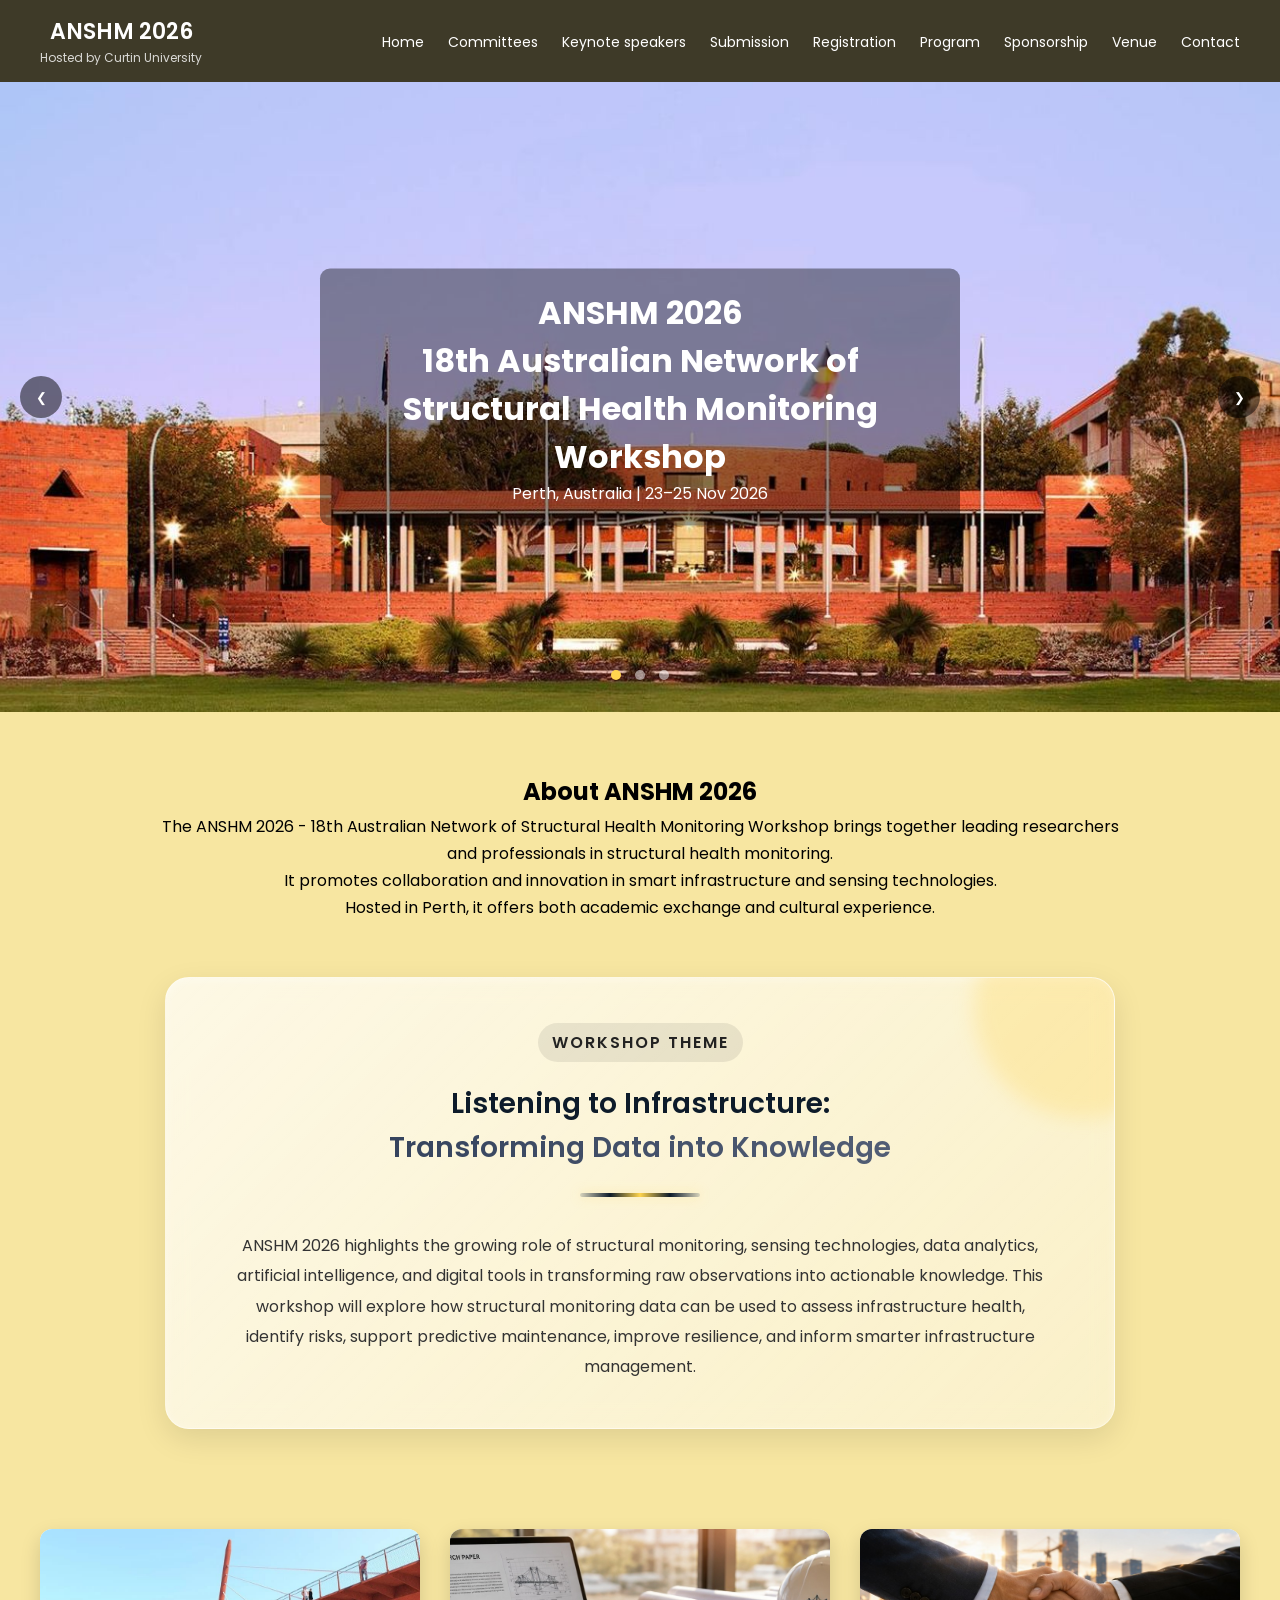
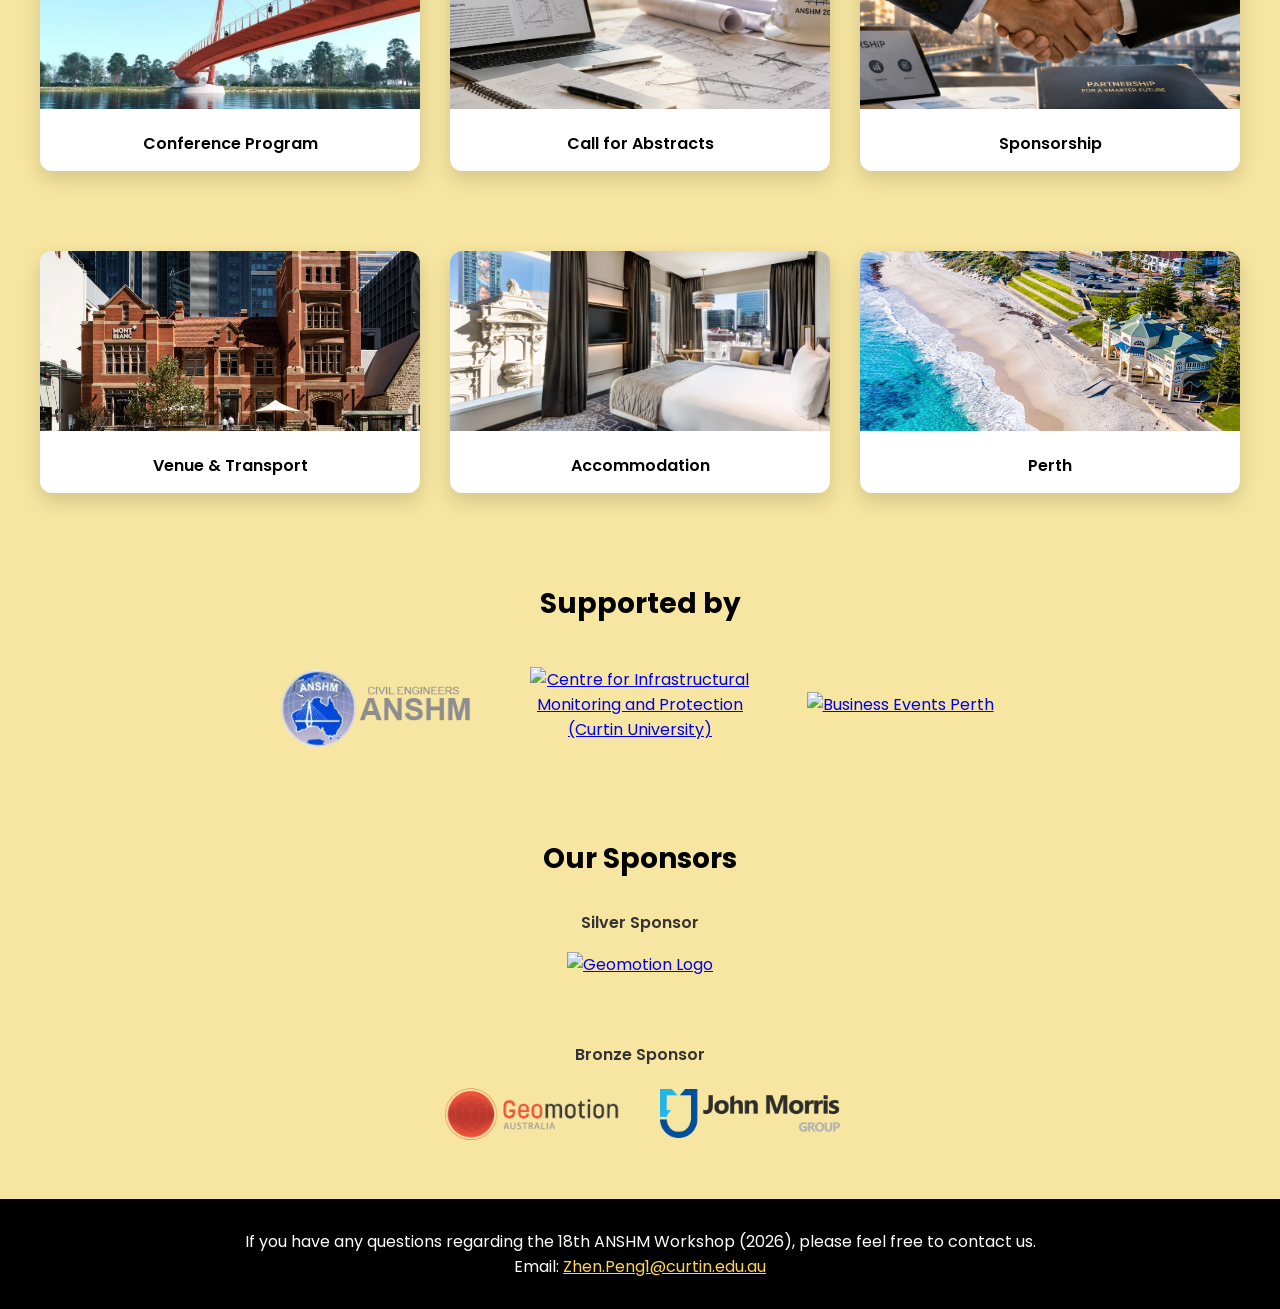
==== index.html @ 23621017 "Update index.html" ====
<!DOCTYPE html>
<html lang="en">
<head>
<meta charset="UTF-8">
<meta name="viewport" content="width=device-width, initial-scale=1.0">

<title>ANSHM 2026 PERTH</title>

<link href="https://fonts.googleapis.com/css2?family=Poppins:wght@300;400;600&display=swap" rel="stylesheet">

<style>
*{
    margin:0;
    padding:0;
    box-sizing:border-box;
}

body{
    font-family:'Poppins',sans-serif;
    background:#f7e6a1;
}

header{
    display:flex;
    justify-content:space-between;
    align-items:center;
    padding:15px 40px;
    background:rgba(0,0,0,0.75);
    color:#fff;
    position:sticky;
    top:0;
    z-index:1000;
}

.logo{
    font-size:22px;
    font-weight:600;
}

.subtitle{
    font-size:12px;
    opacity:.8;
}

nav a{
    margin-left:20px;
    color:#fff;
    text-decoration:none;
    font-size:14px;
}

nav a:hover{
    color:#ffd54f;
}

.menu-toggle{
    display:none;
    font-size:22px;
    cursor:pointer;
}

@media(max-width:768px){

    header{
        padding:15px 20px;
    }

    nav{
        display:none;
        flex-direction:column;
        background:#000;
        position:absolute;
        top:60px;
        right:0;
        width:200px;
    }

    nav.active{
        display:flex;
    }

    nav a{
        margin:0;
        padding:12px 20px;
    }

    .menu-toggle{
        display:block;
    }
}

.slider{
    position:relative;
    height:70vh;
    overflow:hidden;
}

.slides img{
    width:100%;
    height:70vh;
    object-fit:cover;
    position:absolute;
    opacity:0;
    transition:opacity 1s;
}

.slides img.active{
    opacity:1;
}

.slider-controls{
    position:absolute;
    top:50%;
    width:100%;
    display:flex;
    justify-content:space-between;
    transform:translateY(-50%);
    padding:0 20px;
    pointer-events:none;
}

.slider-btn{
    pointer-events:auto;
    background:rgba(0,0,0,.5);
    color:#fff;
    border:none;
    border-radius:50%;
    width:42px;
    height:42px;
    cursor:pointer;
}

.slider-dots{
    position:absolute;
    bottom:20px;
    width:100%;
    text-align:center;
}

.dot{
    display:inline-block;
    width:10px;
    height:10px;
    background:#fff;
    border-radius:50%;
    margin:5px;
    opacity:.5;
    cursor:pointer;
}

.dot.active{
    opacity:1;
    background:#ffd54f;
}

.hero-text{
    position:absolute;
    top:50%;
    left:50%;
    transform:translate(-50%,-50%);
    color:#fff;
    background:rgba(0,0,0,.4);
    padding:20px;
    border-radius:10px;
    text-align:center;
}

.section-title{
    text-align:center;
    margin:50px 0 20px;
    font-size:28px;
}

.cards{
    display:grid;
    grid-template-columns:repeat(auto-fit,minmax(250px,1fr));
    gap:30px;
    padding:40px;
}

.card{
    background:#fff;
    border-radius:12px;
    overflow:hidden;
    box-shadow:0 8px 20px rgba(0,0,0,.15);
    cursor:pointer;
    transition:.3s;
}

.card:hover{
    transform:translateY(-8px);
}

.card img{
    width:100%;
    height:180px;
    object-fit:cover;
}

.card p{
    text-align:center;
    padding:15px;
    font-weight:600;
}

.about{
    padding:60px 20px;
    max-width:1000px;
    margin:auto;
    text-align:center;
    line-height:1.7;
}

.sponsors{
    display:flex;
    justify-content:center;
    flex-wrap:wrap;
    gap:30px;
    padding:20px;
}

.sponsors img{
    height:60px;
}

footer{
    background:#000;
    color:#fff;
    text-align:center;
    padding:30px;
    margin-top:40px;
}

footer a{
    color:#ffd54f;
}
</style>
</head>

<body>

<!-- Header -->
<header>

    <div style="
    display:flex;
    flex-direction:column;
    align-items:center;
    justify-content:center;
    ">

        <div class="logo">
            ANSHM 2026
        </div>

        <div class="subtitle" style="
        margin-top:1px;
        text-align:center;
        ">
            Hosted by Curtin University
        </div>

    </div>

    <div class="menu-toggle" onclick="toggleMenu()">
        ☰
    </div>

    <nav id="nav">
        <a href="index.html">Home</a>
        <a href="committees.html">Committees</a>
        <a href="keynote.html">Keynote speakers</a>
        <a href="abstracts.html">Submission</a>
        <a href="registration.html">Registration</a>
        <a href="docs/program.pdf" target="_blank">Program</a>
        <a href="docs/sponsorship.pdf" target="_blank">Sponsorship</a>
        <a href="venue.html">Venue</a>
        <a href="contact.html">Contact</a>
    </nav>

</header>


<!-- 1. Slider -->
<div class="slider">

    <div class="slides">
        <img src="images/slide1.jpg" class="active" alt="Perth">
        <img src="images/slide2.jpg" alt="Perth">
        <img src="images/slide3.jpg" alt="Perth">
    </div>

    <div class="slider-controls">
        <button class="slider-btn" onclick="prevSlide()">❮</button>
        <button class="slider-btn" onclick="nextSlide()">❯</button>
    </div>

    <div class="slider-dots">
        <span class="dot active" onclick="goToSlide(0)"></span>
        <span class="dot" onclick="goToSlide(1)"></span>
        <span class="dot" onclick="goToSlide(2)"></span>
    </div>

    <div class="hero-text">

        <h1>
            ANSHM 2026
            <br>
            18th Australian Network of Structural Health Monitoring Workshop
        </h1>

        <p>
            Perth, Australia | 23–25 Nov 2026
        </p>

    </div>

</div>


<!-- 2. About -->
<div class="about">

    <h2>
        About ANSHM 2026
    </h2>

    <p>
        The ANSHM 2026 - 18th Australian Network of Structural Health Monitoring Workshop
        brings together leading researchers and professionals in structural health monitoring.
    </p>

    <p>
        It promotes collaboration and innovation in smart infrastructure and sensing technologies.
    </p>

    <p>
        Hosted in Perth, it offers both academic exchange and cultural experience.
    </p>


    <!-- Workshop Theme Box -->
    <div style="
    margin:55px auto 0;
    max-width:950px;
    position:relative;
    overflow:hidden;
    border-radius:24px;
    background:linear-gradient(
        135deg,
        rgba(255,255,255,0.72),
        rgba(255,255,255,0.42)
    );
    backdrop-filter:blur(12px);
    -webkit-backdrop-filter:blur(12px);
    padding:45px 50px;
    box-shadow:
        0 10px 30px rgba(0,0,0,0.10),
        0 2px 8px rgba(255,255,255,0.35) inset;
    border:1px solid rgba(255,255,255,0.45);
    ">

        <!-- Decorative Glow -->
        <div style="
        position:absolute;
        width:220px;
        height:220px;
        background:rgba(255,213,79,0.28);
        border-radius:50%;
        top:-80px;
        right:-80px;
        filter:blur(10px);
        ">
        </div>


        <!-- Small Tag -->
        <div style="
        display:inline-block;
        padding:6px 14px;
        border-radius:999px;
        background:rgba(0,0,0,0.08);
        color:#222;
        font-size:16px;
        font-weight:600;
        letter-spacing:2px;
        text-transform:uppercase;
        margin-bottom:22px;
        ">
            Workshop Theme
        </div>


        <!-- Theme Title -->
        <div style="
        font-size:28px;
        font-weight:600;
        line-height:1.45;
        color:#0d1b2a;
        margin-bottom:24px;
        text-align:center;
        ">

            <div>
                Listening to Infrastructure:
            </div>

            <div style="
            margin-top:4px;
            background:linear-gradient(90deg,#2b3a55,#5c677d);
            -webkit-background-clip:text;
            -webkit-text-fill-color:transparent;
            ">
                Transforming Data into Knowledge
            </div>

        </div>


        <!-- Divider -->
        <div style="
        display:flex;
        justify-content:center;
        margin-bottom:34px;
        ">

            <div style="
            width:120px;
            height:4px;
            border-radius:999px;
            background:linear-gradient(
                90deg,
                rgba(13,27,42,0.15) 0%,
                #0d1b2a 25%,
                #ffd54f 50%,
                #0d1b2a 75%,
                rgba(13,27,42,0.15) 100%
            );
            box-shadow:0 0 12px rgba(255,213,79,0.35);
            ">
            </div>

        </div>


        <!-- Theme Content -->
        <div style="
        font-size:16px;
        line-height:1.9;
        color:#333;
        font-weight:400;
        max-width:820px;
        margin:auto;
        text-align:center;
        ">
            ANSHM 2026 highlights the growing role of structural monitoring,
            sensing technologies, data analytics, artificial intelligence,
            and digital tools in transforming raw observations into actionable
            knowledge. This workshop will explore how structural monitoring data
            can be used to assess infrastructure health, identify risks, support
            predictive maintenance, improve resilience, and inform smarter
            infrastructure management.
        </div>

    </div>

</div>


<!-- 3. Main Information Cards -->
<div class="cards">

    <div class="card" onclick="window.open('docs/program.pdf')">
        <img src="images/program.jpg" alt="Conference Program">
        <p>Conference Program</p>
    </div>

    <div class="card" onclick="window.open('abstracts.html')">
        <img src="images/abstract.jpg" alt="Call for Abstracts">
        <p>Call for Abstracts</p>
    </div>

    <div class="card" onclick="window.open('docs/sponsorship.pdf')">
        <img src="images/sponsorship.jpg" alt="Sponsorship">
        <p>Sponsorship</p>
    </div>

</div>


<!-- 4. Location Information Cards -->
<div class="cards">

    <div class="card" onclick="window.open('venue.html')">
        <img src="images/venue.jpg" alt="Venue and Transport">
        <p>Venue &amp; Transport</p>
    </div>

    <div class="card" onclick="window.open('accommodation.html')">
        <img src="images/accommodation.jpg" alt="Accommodation">
        <p>Accommodation</p>
    </div>

    <div class="card" onclick="window.open('perth.html')">
        <img src="images/perth.jpg" alt="Perth">
        <p>Perth</p>
    </div>

</div>


<!-- 5. Supported By -->
<h2 class="section-title">
    Supported by
</h2>

<div style="
display:flex;
justify-content:center;
align-items:center;
flex-wrap:wrap;
gap:40px;
padding:15px 20px 30px;
">


    <!-- Support Organisation 1 -->
    <div style="
    display:flex;
    flex-direction:column;
    align-items:center;
    text-align:center;
    ">

        <a href="https://www.anshm.org.au/"
           target="_blank"
           style="
           width:220px;
           height:90px;
           display:flex;
           align-items:center;
           justify-content:center;
           margin-bottom:8px;
           transition:0.3s;
           ">

            <img src="images/supported1.png"
                 alt="Australian Network of Structural Health Monitoring"
                 style="
                 max-width:100%;
                 max-height:100%;
                 object-fit:contain;
                 ">

        </a>

    </div>


    <!-- Support Organisation 2 -->
    <div style="
    display:flex;
    flex-direction:column;
    align-items:center;
    text-align:center;
    ">

        <a href="https://structuraldynamics.curtin.edu.au/"
           target="_blank"
           style="
           width:220px;
           height:90px;
           display:flex;
           align-items:center;
           justify-content:center;
           margin-bottom:8px;
           transition:0.3s;
           ">


            <img src="images/supported2.png"
                 alt="Centre for Infrastructural Monitoring and Protection (Curtin University)"
                 style="
                 max-width:100%;
                 max-height:100%;
                 object-fit:contain;
                 ">


        </a>

    </div>


    <!-- Support Organisation 3 -->
    <div style="
    display:flex;
    flex-direction:column;
    align-items:center;
    text-align:center;
    ">

        <a href="https://www.businesseventsperth.com/"
           target="_blank"
           style="
           width:220px;
           height:90px;
           display:flex;
           align-items:center;
           justify-content:center;
           margin-bottom:8px;
           transition:0.3s;
           ">
        

            <img src="images/supported3.png"
                 alt="Business Events Perth"
                 style="
                 max-width:100%;
                 max-height:100%;
                 object-fit:contain;
                 ">

        </a>

    </div>

</div>


<!-- 6. Sponsors -->
<h2 class="section-title">
    Our Sponsors
</h2>

<div class="sponsors" style="
display:flex;
flex-direction:column;
align-items:center;
gap:25px;
padding:10px;
">


    <!-- Silver Sponsor Row -->
    <div style="
    display:flex;
    flex-direction:column;
    align-items:center;
    text-align:center;
    ">

        <!-- Title -->
        <div style="
        font-size:16px;
        font-weight:600;
        margin-bottom:12px;
        color:#333;
        ">
            Silver Sponsor
        </div>


        <!-- Silver Sponsors -->
        <div style="
        display:flex;
        justify-content:center;
        align-items:center;
        flex-wrap:wrap;
        gap:40px;
        ">


            <!-- Silver Sponsor 1 -->
            <a href="#"
               target="_blank"
               style="
               width:180px;
               height:70px;
               display:flex;
               align-items:center;
               justify-content:center;
               ">


                <img src="images/sponsors1.png"
                     alt="Geomotion Logo"
                     style="
                     max-width:100%;
                     max-height:100%;
                     object-fit:contain;
                     ">

            </a>


        </div>

    </div>


    <!-- Bronze Sponsor Row -->
    <div style="
    display:flex;
    flex-direction:column;
    align-items:center;
    text-align:center;
    ">

        <!-- Title -->
        <div style="
        font-size:16px;
        font-weight:600;
        margin-bottom:12px;
        color:#333;
        ">
            Bronze Sponsor
        </div>


        <!-- Bronze Sponsors -->
        <div style="
        display:flex;
        justify-content:center;
        align-items:center;
        flex-wrap:wrap;
        gap:40px;
        ">


            <!-- Geomotion -->
            <a href="https://www.geomotion.com.au/"
               target="_blank"
               style="
               width:180px;
               height:70px;
               display:flex;
               align-items:center;
               justify-content:center;
               ">

                <img src="images/sponsorb1.png"
                     alt="Geomotion Logo"
                     style="
                     max-width:100%;
                     max-height:100%;
                     object-fit:contain;
                     ">

            </a>


            <!-- John Morris Group -->
            <a href="https://www.johnmorrisgroup.com/"
               target="_blank"
               style="
               width:180px;
               height:70px;
               display:flex;
               align-items:center;
               justify-content:center;
               ">

                <img src="images/sponsorb2.png"
                     alt="John Morris Group Logo"
                     style="
                     max-width:100%;
                     max-height:100%;
                     object-fit:contain;
                     ">

            </a>

        </div>

    </div>


</div>


<!-- Footer -->
<footer>

    <p>
        If you have any questions regarding the 18th ANSHM Workshop (2026),
        please feel free to contact us.
    </p>

    <p>
        Email:
        <a href="mailto:Zhen.Peng1@curtin.edu.au">
            Zhen.Peng1@curtin.edu.au
        </a>
    </p>

</footer>


<script>
let index = 0;

const slides = document.querySelectorAll('.slides img');
const dots = document.querySelectorAll('.dot');

let interval;

function showSlide(i){

    slides.forEach(slide => {
        slide.classList.remove('active');
    });

    dots.forEach(dot => {
        dot.classList.remove('active');
    });

    index = (i + slides.length) % slides.length;

    slides[index].classList.add('active');
    dots[index].classList.add('active');
}

function nextSlide(){
    showSlide(index + 1);
    resetAuto();
}

function prevSlide(){
    showSlide(index - 1);
    resetAuto();
}

function goToSlide(i){
    showSlide(i);
    resetAuto();
}

function startAuto(){
    interval = setInterval(() => {
        nextSlide();
    }, 3000);
}

function resetAuto(){
    clearInterval(interval);
    startAuto();
}

function toggleMenu(){
    document.getElementById('nav').classList.toggle('active');
}

startAuto();
</script>

</body>
</html>
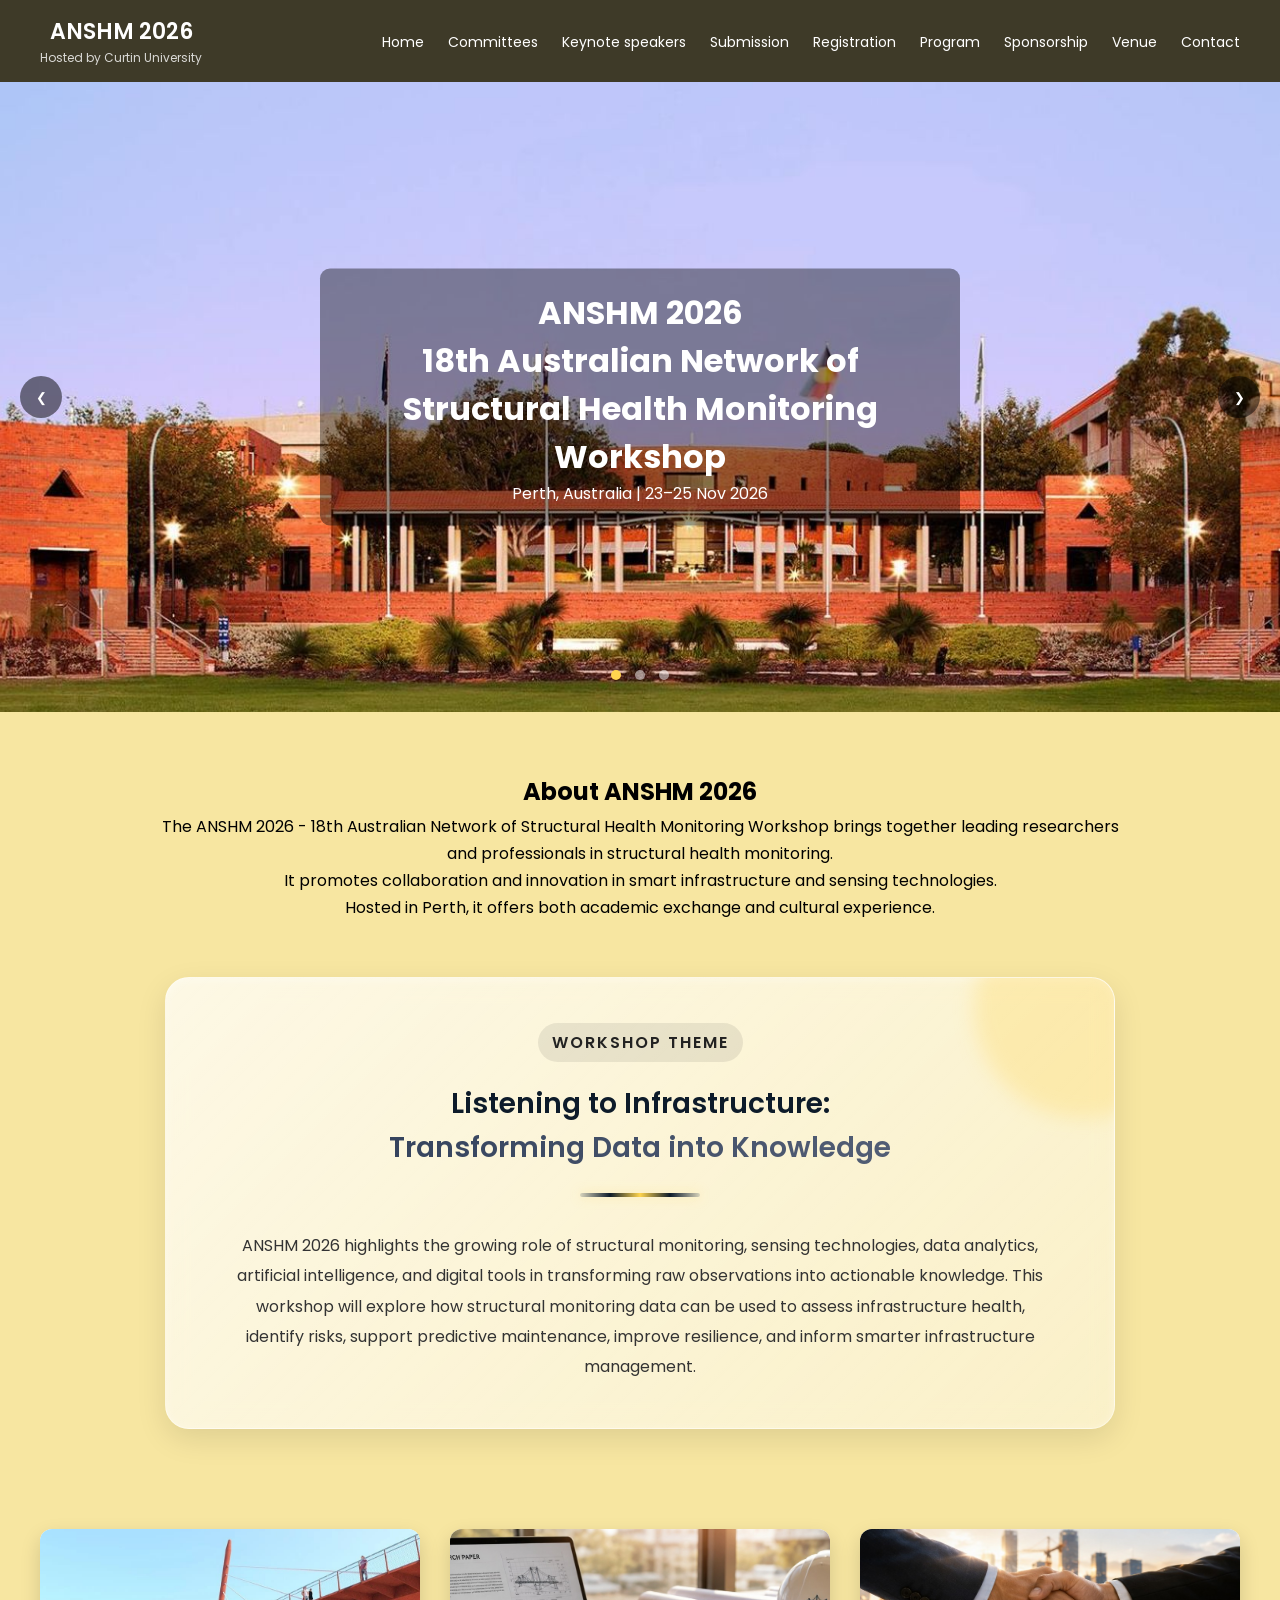
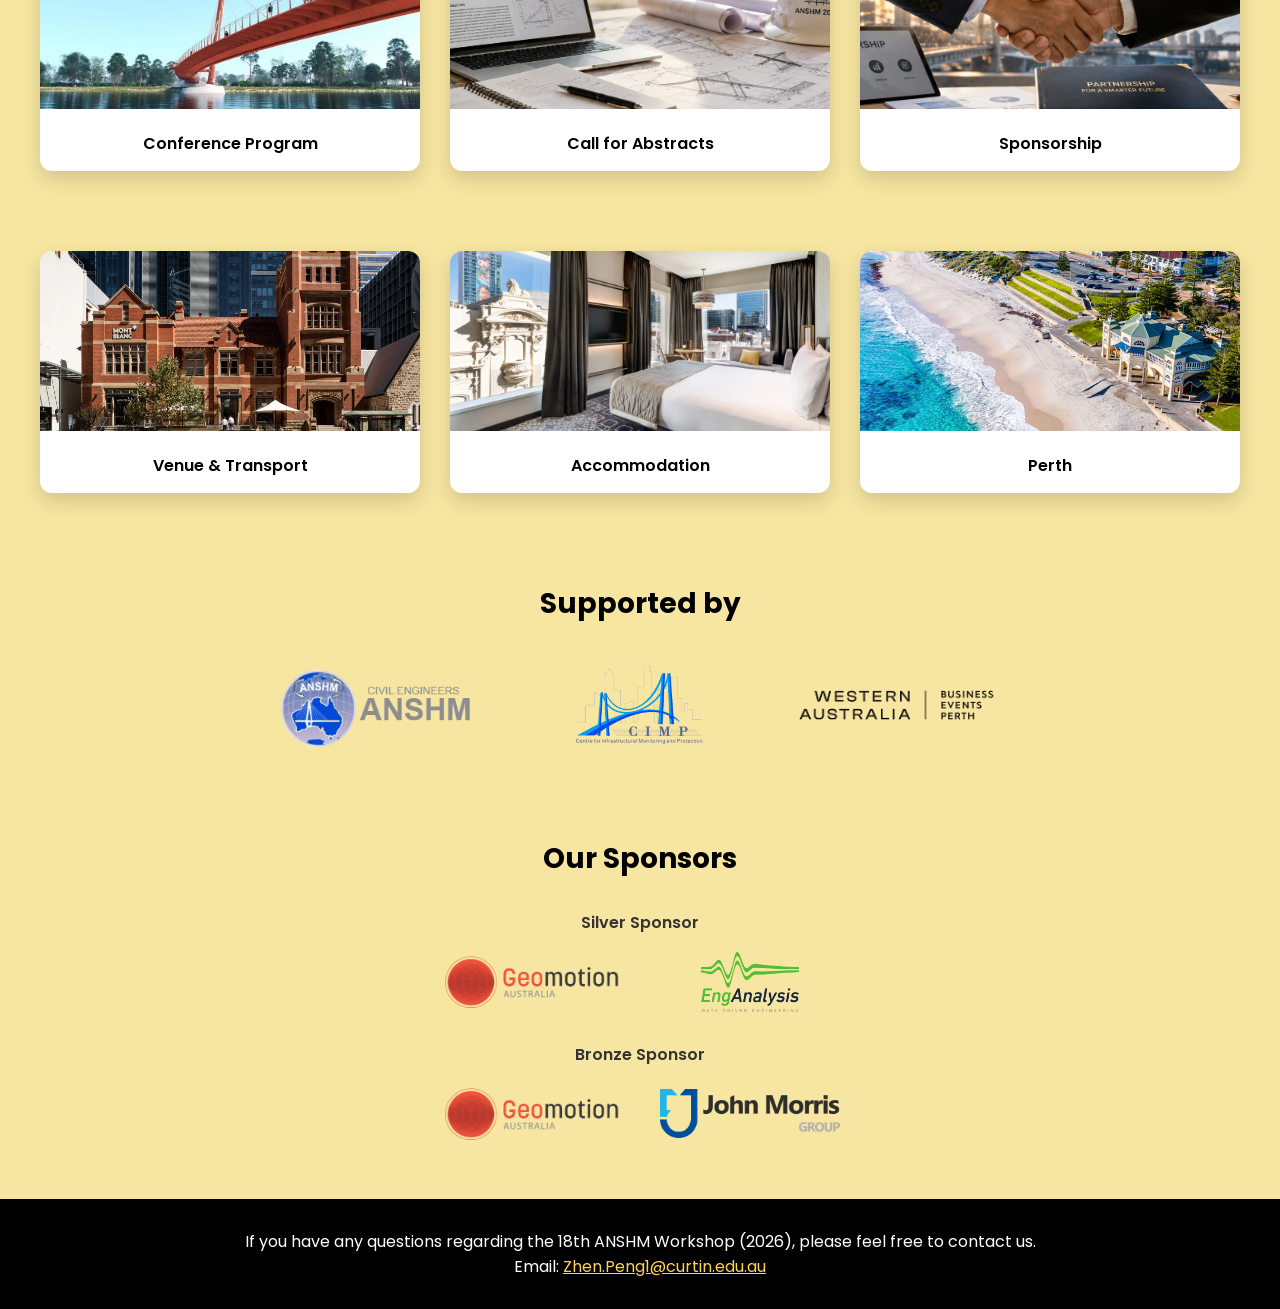
==== commit d1255cbd: "Update index.html" ====
--- a/index.html
+++ b/index.html
@@ -671,64 +671,7 @@
         ">
 
 
-            <!-- Silver Sponsor 1 -->
-            <a href="#"
-               target="_blank"
-               style="
-               width:180px;
-               height:70px;
-               display:flex;
-               align-items:center;
-               justify-content:center;
-               ">
-
-
-                <img src="images/sponsors1.png"
-                     alt="Geomotion Logo"
-                     style="
-                     max-width:100%;
-                     max-height:100%;
-                     object-fit:contain;
-                     ">
-
-            </a>
-
-
-        </div>
-
-    </div>
-
-
-    <!-- Bronze Sponsor Row -->
-    <div style="
-    display:flex;
-    flex-direction:column;
-    align-items:center;
-    text-align:center;
-    ">
-
-        <!-- Title -->
-        <div style="
-        font-size:16px;
-        font-weight:600;
-        margin-bottom:12px;
-        color:#333;
-        ">
-            Bronze Sponsor
-        </div>
-
-
-        <!-- Bronze Sponsors -->
-        <div style="
-        display:flex;
-        justify-content:center;
-        align-items:center;
-        flex-wrap:wrap;
-        gap:40px;
-        ">
-
-
-            <!-- Geomotion -->
+            <!-- Silver Sponsor 1: Geomotion -->
             <a href="https://www.geomotion.com.au/"
                target="_blank"
                style="
@@ -739,6 +682,84 @@
                justify-content:center;
                ">
 
+
+                <img src="images/sponsors1.png"
+                     alt="Geomotion Logo"
+                     style="
+                     max-width:100%;
+                     max-height:100%;
+                     object-fit:contain;
+                     ">
+
+            </a>
+
+			<!-- Silver Sponsor 2: EngAnalysis -->
+            <a href="https://www.enganalysis.com.au/"
+               target="_blank"
+               style="
+               width:180px;
+               height:70px;
+               display:flex;
+               align-items:center;
+               justify-content:center;
+               ">
+
+
+                <img src="images/sponsors2.png"
+                     alt="Geomotion Logo"
+                     style="
+                     max-width:100%;
+                     max-height:100%;
+                     object-fit:contain;
+                     ">
+
+            </a>
+
+        </div>
+
+    </div>
+
+
+    <!-- Bronze Sponsor Row -->
+    <div style="
+    display:flex;
+    flex-direction:column;
+    align-items:center;
+    text-align:center;
+    ">
+
+        <!-- Title -->
+        <div style="
+        font-size:16px;
+        font-weight:600;
+        margin-bottom:12px;
+        color:#333;
+        ">
+            Bronze Sponsor
+        </div>
+
+
+        <!-- Bronze Sponsors -->
+        <div style="
+        display:flex;
+        justify-content:center;
+        align-items:center;
+        flex-wrap:wrap;
+        gap:40px;
+        ">
+
+
+            <!-- Bronze Sponsor 1: Geomotion -->
+            <a href="https://www.geomotion.com.au/"
+               target="_blank"
+               style="
+               width:180px;
+               height:70px;
+               display:flex;
+               align-items:center;
+               justify-content:center;
+               ">
+
                 <img src="images/sponsorb1.png"
                      alt="Geomotion Logo"
                      style="
@@ -750,7 +771,7 @@
             </a>
 
 
-            <!-- John Morris Group -->
+            <!-- Bronze Sponsor 2: John Morris Group -->
             <a href="https://www.johnmorrisgroup.com/"
                target="_blank"
                style="
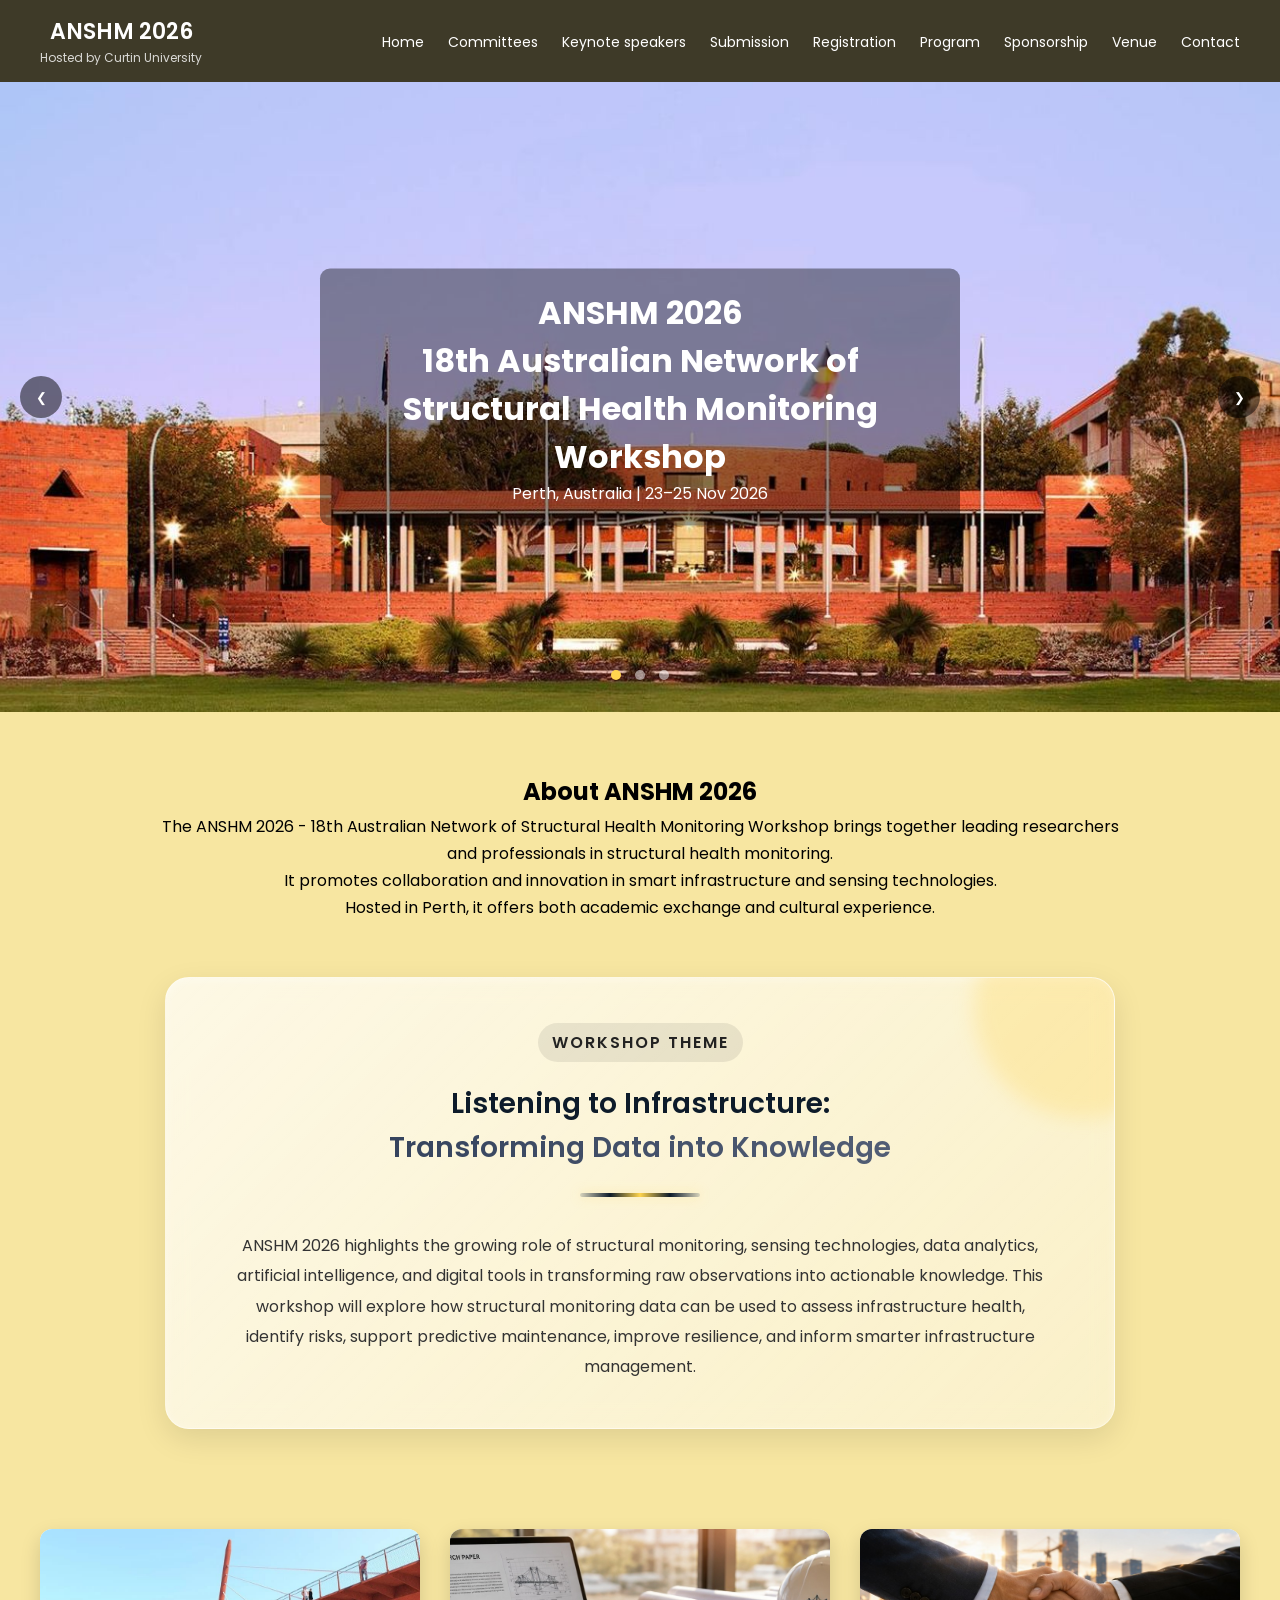
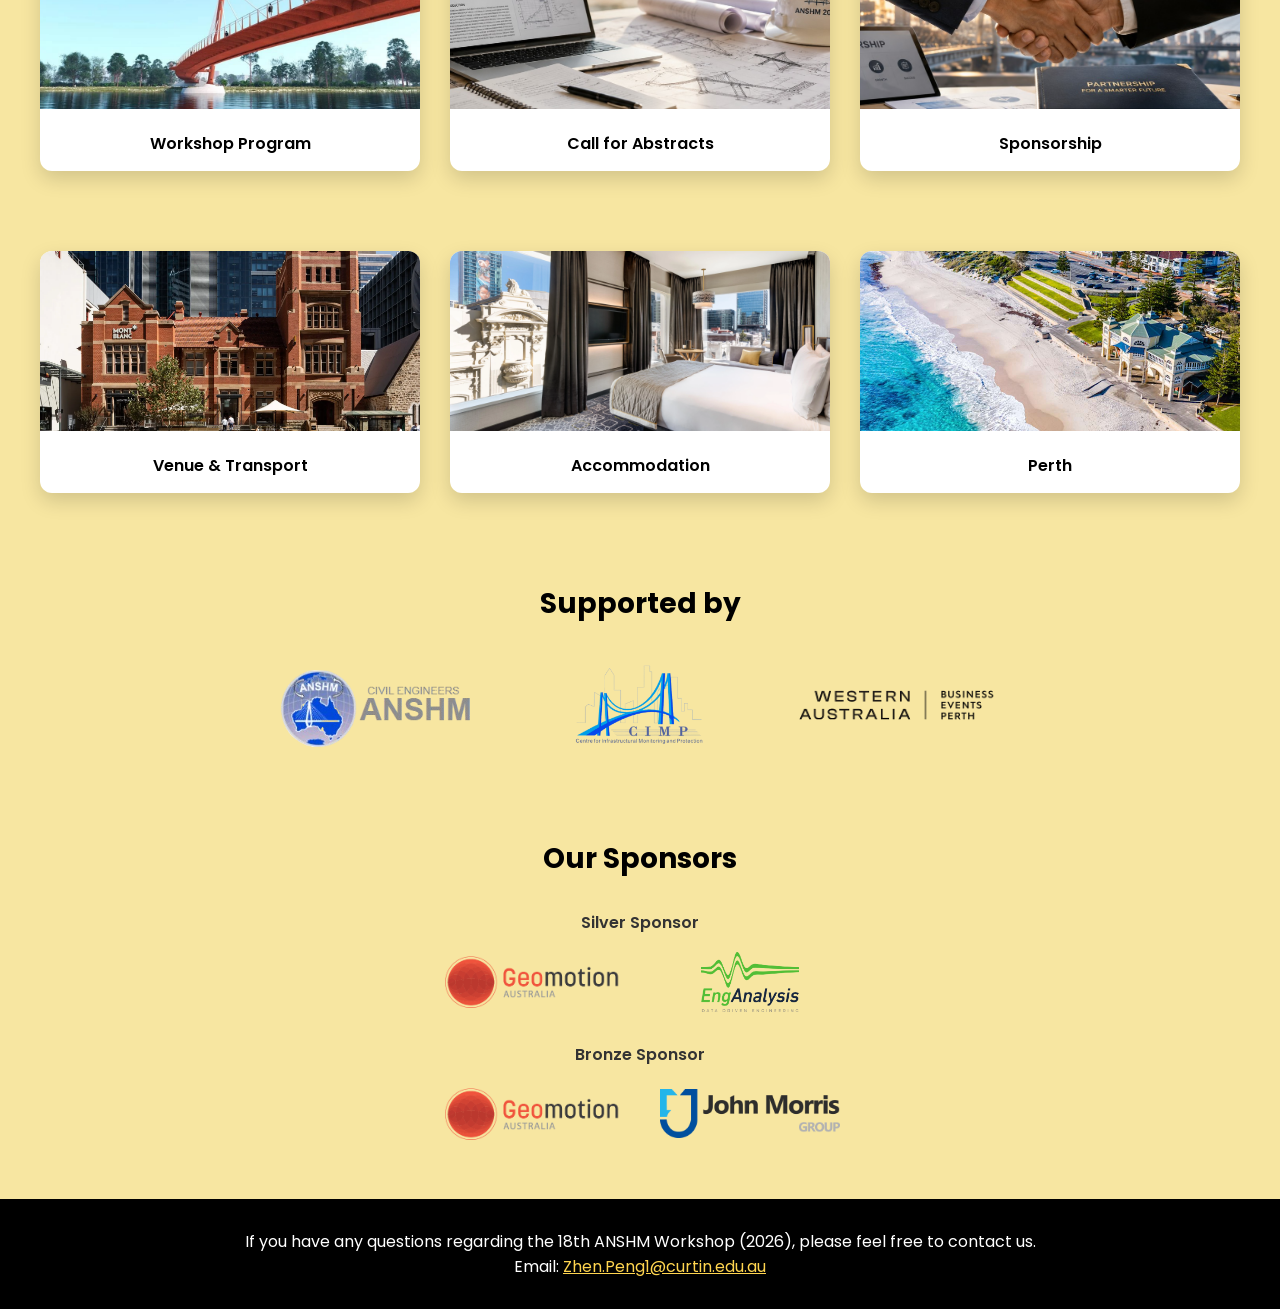
==== commit c1bf703f: "Update index.html" ====
--- a/index.html
+++ b/index.html
@@ -471,8 +471,8 @@
 <div class="cards">
 
     <div class="card" onclick="window.open('docs/program.pdf')">
-        <img src="images/program.jpg" alt="Conference Program">
-        <p>Conference Program</p>
+        <img src="images/program.jpg" alt="Workshop Program">
+        <p>Workshop Program</p>
     </div>
 
     <div class="card" onclick="window.open('abstracts.html')">
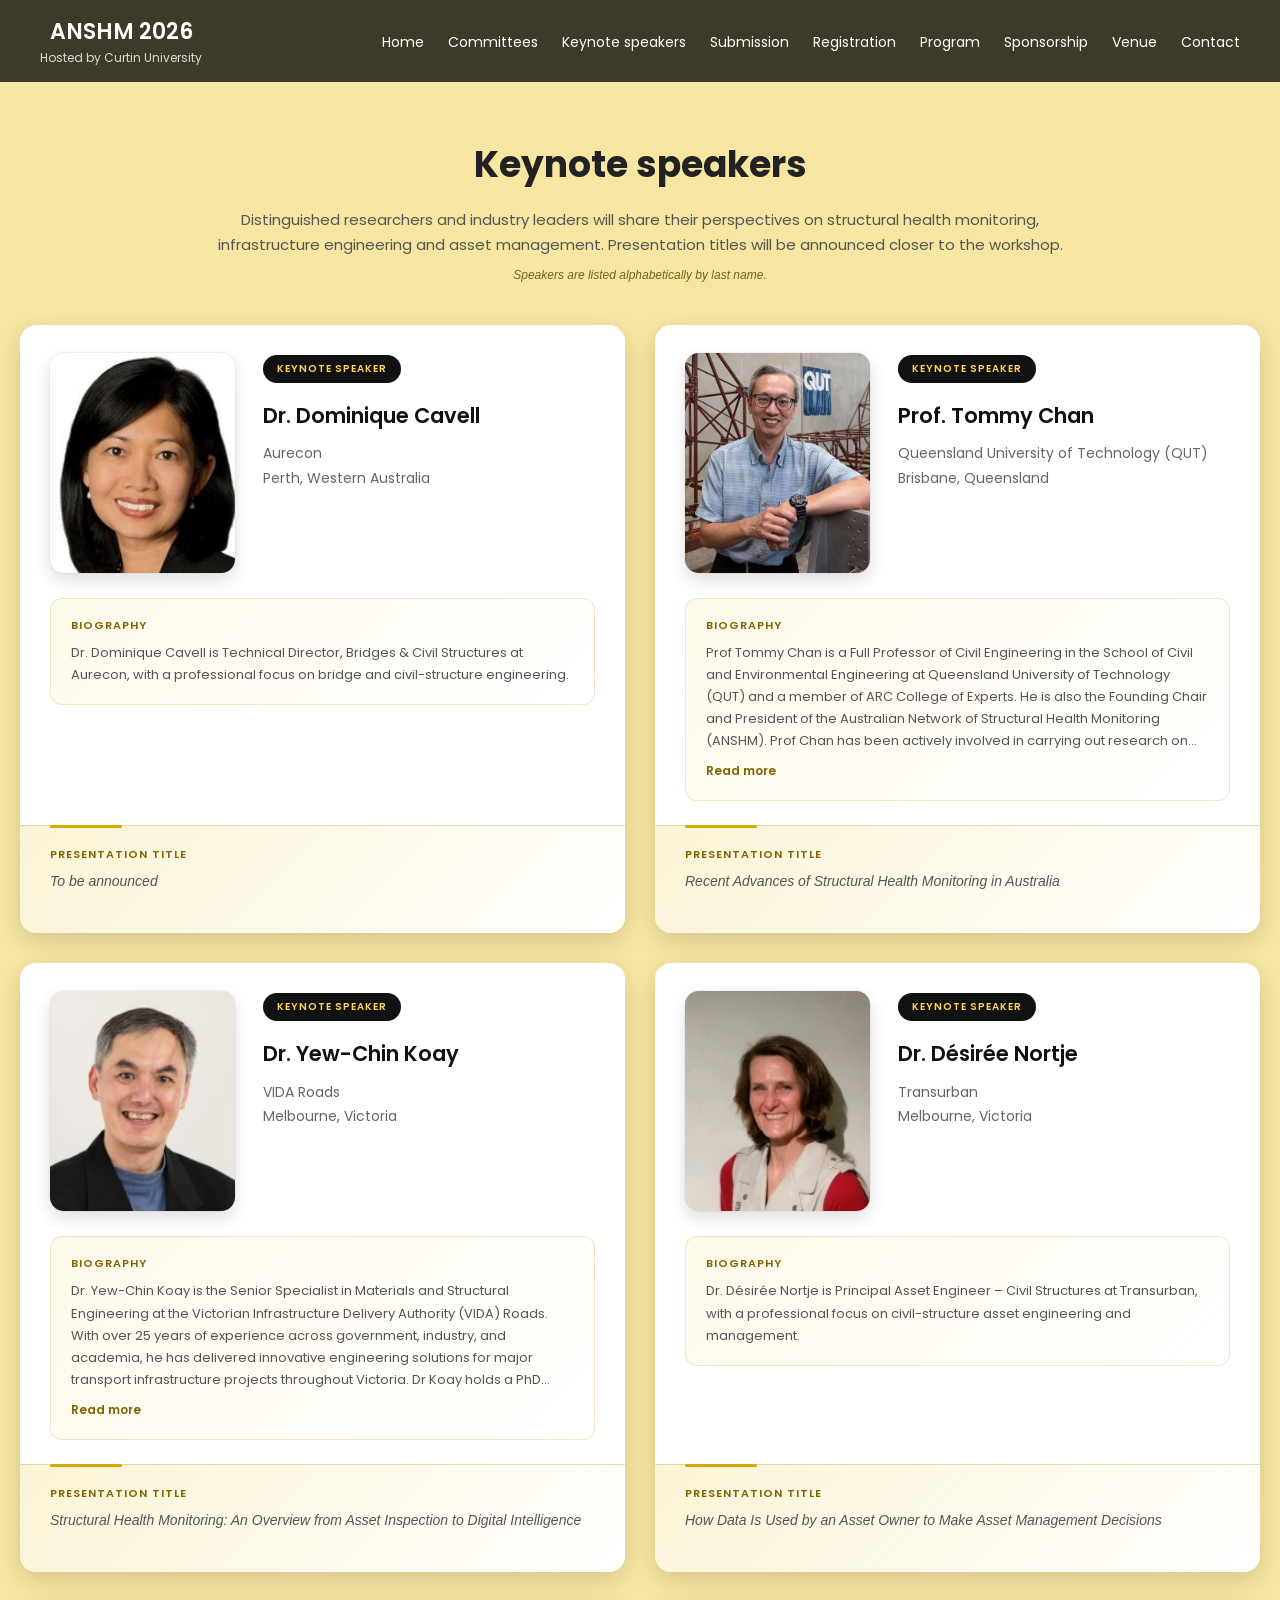
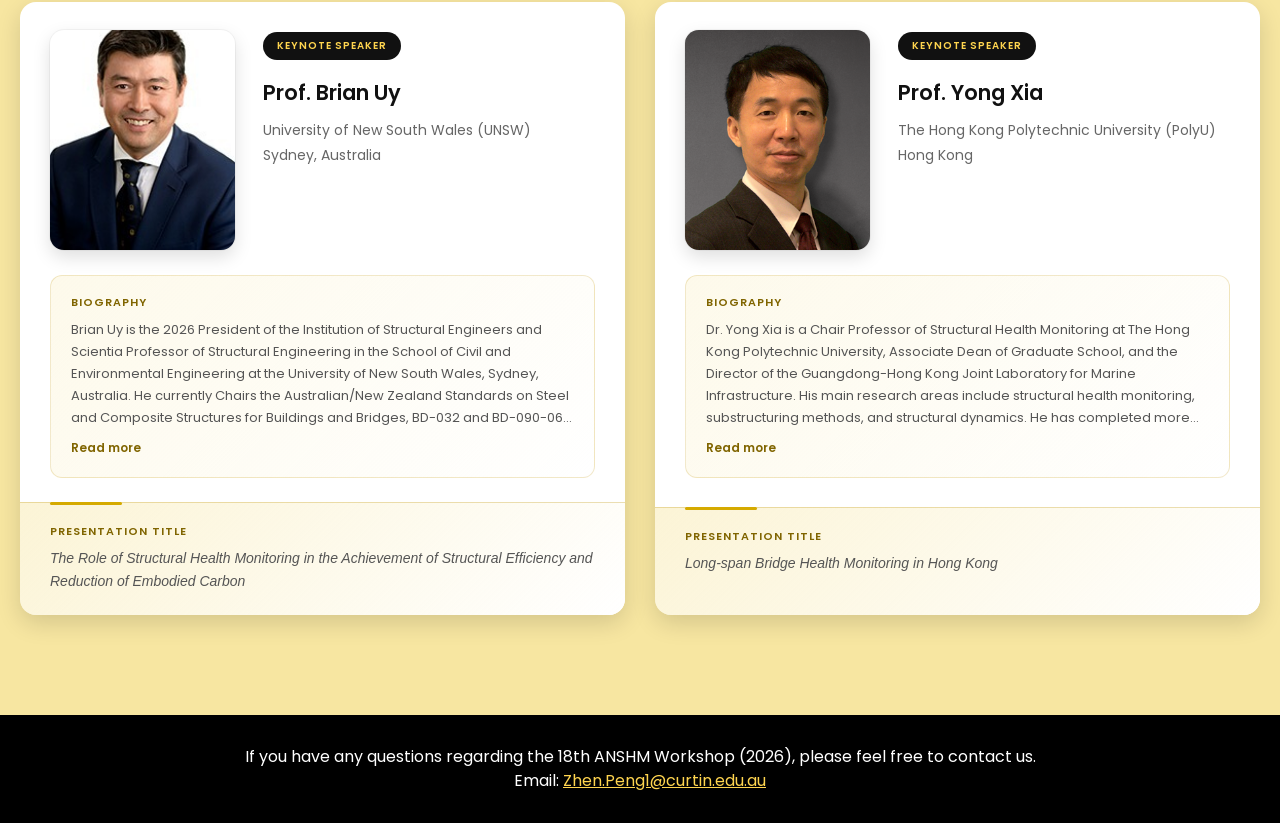
==== commit 9a1dfd43: "Update index.html" ====
--- a/index.html
+++ b/index.html
@@ -1,238 +1,781 @@
-<!DOCTYPE html>
+<!DOCTYPE html> 
 <html lang="en">
 <head>
 <meta charset="UTF-8">
 <meta name="viewport" content="width=device-width, initial-scale=1.0">
-
-<title>ANSHM 2026 PERTH</title>
+<meta name="description" content="Keynote speakers for the 18th ANSHM Workshop 2026, hosted by Curtin University.">
+
+<title>Keynote Speakers - ANSHM 2026</title>
 
 <link href="https://fonts.googleapis.com/css2?family=Poppins:wght@300;400;600&display=swap" rel="stylesheet">
 
 <style>
-*{
-    margin:0;
-    padding:0;
-    box-sizing:border-box;
-}
-
-body{
-    font-family:'Poppins',sans-serif;
-    background:#f7e6a1;
-}
-
-header{
-    display:flex;
-    justify-content:space-between;
-    align-items:center;
-    padding:15px 40px;
-    background:rgba(0,0,0,0.75);
-    color:#fff;
-    position:sticky;
-    top:0;
-    z-index:1000;
-}
-
-.logo{
-    font-size:22px;
-    font-weight:600;
-}
-
-.subtitle{
-    font-size:12px;
-    opacity:.8;
-}
-
-nav a{
-    margin-left:20px;
-    color:#fff;
-    text-decoration:none;
-    font-size:14px;
-}
-
-nav a:hover{
-    color:#ffd54f;
-}
-
-.menu-toggle{
-    display:none;
-    font-size:22px;
-    cursor:pointer;
-}
-
-@media(max-width:768px){
-
-    header{
-        padding:15px 20px;
-    }
-
-    nav{
-        display:none;
-        flex-direction:column;
-        background:#000;
-        position:absolute;
-        top:60px;
-        right:0;
-        width:200px;
-    }
-
-    nav.active{
-        display:flex;
-    }
-
-    nav a{
-        margin:0;
-        padding:12px 20px;
-    }
-
-    .menu-toggle{
-        display:block;
-    }
-}
-
-.slider{
-    position:relative;
-    height:70vh;
-    overflow:hidden;
-}
-
-.slides img{
-    width:100%;
-    height:70vh;
-    object-fit:cover;
-    position:absolute;
-    opacity:0;
-    transition:opacity 1s;
-}
-
-.slides img.active{
-    opacity:1;
-}
-
-.slider-controls{
-    position:absolute;
-    top:50%;
-    width:100%;
-    display:flex;
-    justify-content:space-between;
-    transform:translateY(-50%);
-    padding:0 20px;
-    pointer-events:none;
-}
-
-.slider-btn{
-    pointer-events:auto;
-    background:rgba(0,0,0,.5);
-    color:#fff;
-    border:none;
-    border-radius:50%;
-    width:42px;
-    height:42px;
-    cursor:pointer;
-}
-
-.slider-dots{
-    position:absolute;
-    bottom:20px;
-    width:100%;
-    text-align:center;
-}
-
-.dot{
-    display:inline-block;
-    width:10px;
-    height:10px;
-    background:#fff;
-    border-radius:50%;
-    margin:5px;
-    opacity:.5;
-    cursor:pointer;
-}
-
-.dot.active{
-    opacity:1;
-    background:#ffd54f;
-}
-
-.hero-text{
-    position:absolute;
-    top:50%;
-    left:50%;
-    transform:translate(-50%,-50%);
-    color:#fff;
-    background:rgba(0,0,0,.4);
-    padding:20px;
-    border-radius:10px;
-    text-align:center;
-}
-
-.section-title{
-    text-align:center;
-    margin:50px 0 20px;
-    font-size:28px;
-}
-
-.cards{
-    display:grid;
-    grid-template-columns:repeat(auto-fit,minmax(250px,1fr));
-    gap:30px;
-    padding:40px;
-}
-
-.card{
-    background:#fff;
-    border-radius:12px;
-    overflow:hidden;
-    box-shadow:0 8px 20px rgba(0,0,0,.15);
-    cursor:pointer;
-    transition:.3s;
-}
-
-.card:hover{
-    transform:translateY(-8px);
-}
-
-.card img{
-    width:100%;
-    height:180px;
-    object-fit:cover;
-}
-
-.card p{
-    text-align:center;
-    padding:15px;
-    font-weight:600;
-}
-
-.about{
-    padding:60px 20px;
-    max-width:1000px;
-    margin:auto;
-    text-align:center;
-    line-height:1.7;
-}
-
-.sponsors{
-    display:flex;
-    justify-content:center;
-    flex-wrap:wrap;
-    gap:30px;
-    padding:20px;
-}
-
-.sponsors img{
-    height:60px;
-}
-
-footer{
-    background:#000;
-    color:#fff;
-    text-align:center;
-    padding:30px;
-    margin-top:40px;
-}
-
-footer a{
-    color:#ffd54f;
+* {
+    margin: 0;
+    padding: 0;
+    box-sizing: border-box;
+}
+
+body {
+    font-family: 'Poppins', sans-serif;
+    background: #f7e6a1;
+    color: #333;
+    overflow-x: hidden;
+}
+
+/* ===== Header Styles ===== */
+
+header {
+    display: flex;
+    justify-content: space-between;
+    align-items: center;
+    padding: 15px 40px;
+    background: rgba(0, 0, 0, 0.75);
+    color: #fff;
+    position: sticky;
+    top: 0;
+    z-index: 1000;
+}
+
+.logo {
+    font-size: 22px;
+    font-weight: 600;
+}
+
+.subtitle {
+    font-size: 12px;
+    opacity: 0.8;
+}
+
+nav a {
+    margin-left: 20px;
+    color: #fff;
+    text-decoration: none;
+    font-size: 14px;
+    transition: 0.3s;
+}
+
+nav a:hover {
+    color: #ffd54f;
+}
+
+.menu-toggle {
+    display: none;
+    font-size: 22px;
+    cursor: pointer;
+}
+
+/* ===== Main Content ===== */
+
+.container {
+    max-width: 1500px;
+    margin: auto;
+    padding: 60px 20px;
+}
+
+h1 {
+    text-align: center;
+    margin-bottom: 18px;
+    font-size: 36px;
+    line-height: 1.3;
+    color: #222;
+}
+
+.page-intro {
+    max-width: 850px;
+    margin: 0 auto 8px;
+    text-align: center;
+    font-size: 15px;
+    line-height: 1.7;
+    color: #555;
+}
+
+/* ===== Speaker Ordering Note ===== */
+
+.sorting-note {
+    margin: 0 auto 40px;
+    text-align: center;
+    color: #766522;
+    font-size: 12px;
+    line-height: 1.6;
+    font-style: italic;
+}
+
+/* ===== Speaker Grid ===== */
+
+.speaker-grid {
+    display: grid;
+    grid-template-columns: repeat(2, minmax(0, 1fr));
+    gap: 30px;
+    align-items: stretch;
+}
+
+/* ===== Speaker Card ===== */
+
+.speaker-card {
+    display: flex;
+    flex-direction: column;
+    min-height: 420px;
+    background: #fff;
+    border-radius: 16px;
+    overflow: hidden;
+    box-shadow: 0 8px 24px rgba(0, 0, 0, 0.14);
+    transition:
+        transform 0.3s ease,
+        box-shadow 0.3s ease;
+}
+
+.speaker-card:hover {
+    transform: translateY(-6px);
+    box-shadow: 0 15px 32px rgba(0, 0, 0, 0.19);
+}
+
+/* ===== Upper Card Area ===== */
+
+.speaker-main {
+    display: grid;
+    grid-template-columns: 185px minmax(0, 1fr);
+    gap: 28px;
+    flex: 0 0 auto;
+    padding: 28px 30px 25px;
+}
+
+/* ===== Portrait ===== */
+
+.speaker-photo {
+    position: relative;
+    width: 185px;
+    height: 220px;
+    align-self: start;
+    border-radius: 14px;
+    overflow: hidden;
+    background: #ececec;
+    box-shadow:
+        0 7px 18px rgba(0, 0, 0, 0.13),
+        0 0 0 1px rgba(0, 0, 0, 0.04);
+}
+
+.speaker-photo::before {
+    content: "";
+    position: absolute;
+    inset: -14px;
+    background-image: var(--speaker-image);
+    background-position: center;
+    background-size: cover;
+    filter: blur(15px);
+    transform: scale(1.12);
+    opacity: 0.22;
+}
+
+.speaker-photo img {
+    position: relative;
+    z-index: 1;
+    width: 100%;
+    height: 100%;
+    display: block;
+    object-fit: cover;
+    transition: transform 0.35s ease;
+}
+
+.speaker-card:hover .speaker-photo img {
+    transform: scale(1.025);
+}
+
+/* ===== Portrait Placeholder ===== */
+
+.speaker-photo.placeholder::before {
+    display: none;
+}
+
+.photo-placeholder {
+    position: absolute;
+    inset: 0;
+    display: flex;
+    flex-direction: column;
+    align-items: center;
+    justify-content: center;
+    padding: 20px;
+    background:
+        linear-gradient(
+            145deg,
+            #f4f0dd,
+            #e5ddba
+        );
+    text-align: center;
+}
+
+.placeholder-initials {
+    display: flex;
+    align-items: center;
+    justify-content: center;
+    width: 76px;
+    height: 76px;
+    margin-bottom: 14px;
+    border: 2px solid #c8a71d;
+    border-radius: 50%;
+    background: rgba(255, 255, 255, 0.65);
+    color: #4f430e;
+    font-size: 23px;
+    font-weight: 600;
+    letter-spacing: 1px;
+}
+
+.placeholder-text {
+    color: #6c6040;
+    font-size: 11px;
+    line-height: 1.6;
+}
+
+/* ===== Individual Portrait Positions ===== */
+
+.photo-yong {
+    object-position: center 18%;
+}
+
+.photo-dominique {
+    object-position: center 20%;
+}
+
+.photo-desiree {
+    object-position: center 30%;
+}
+
+.photo-yew {
+    object-position: center 22%;
+}
+
+/* ===== Speaker Information ===== */
+
+.speaker-info {
+    display: flex;
+    flex-direction: column;
+    min-width: 0;
+    padding-top: 2px;
+}
+
+.speaker-label {
+    align-self: flex-start;
+    margin-bottom: 19px;
+    padding: 6px 14px;
+    border-radius: 999px;
+    background: #111;
+    color: #ffd54f;
+    font-size: 10px;
+    font-weight: 600;
+    letter-spacing: 1px;
+    text-transform: uppercase;
+    white-space: nowrap;
+}
+
+.speaker-name {
+    margin-bottom: 11px;
+    color: #111;
+    font-size: 21px;
+    font-weight: 600;
+    line-height: 1.35;
+}
+
+.speaker-affiliation {
+    color: #666;
+    font-size: 14px;
+    line-height: 1.75;
+}
+
+/* ===== Biography Area ===== */
+
+.speaker-bio {
+    flex: 1;
+    display: flex;
+    align-items: flex-start;
+    padding: 0 30px 24px;
+    background: #fff;
+}
+
+.speaker-bio-inner {
+    position: relative;
+    width: 100%;
+    padding: 18px 20px;
+    border: 1px solid rgba(188, 145, 0, 0.20);
+    border-radius: 12px;
+    background:
+        linear-gradient(
+            135deg,
+            rgba(247, 230, 161, 0.22),
+            rgba(255, 255, 255, 0.96)
+        );
+}
+
+.speaker-bio-label {
+    margin-bottom: 8px;
+    color: #806500;
+    font-size: 11px;
+    font-weight: 600;
+    letter-spacing: 1px;
+    text-transform: uppercase;
+}
+
+.speaker-bio-text {
+    display: -webkit-box;
+    overflow: hidden;
+    color: #555;
+    font-size: 13px;
+    line-height: 1.7;
+    -webkit-box-orient: vertical;
+    -webkit-line-clamp: 5;
+}
+
+.speaker-bio.expanded .speaker-bio-text {
+    display: block;
+    overflow: visible;
+}
+
+.bio-toggle {
+    display: inline-flex;
+    align-items: center;
+    margin-top: 10px;
+    padding: 0;
+    border: 0;
+    background: transparent;
+    color: #806500;
+    font-family: 'Poppins', sans-serif;
+    font-size: 12px;
+    font-weight: 600;
+    line-height: 1.5;
+    cursor: pointer;
+    transition: color 0.3s ease;
+}
+
+.bio-toggle:hover {
+    color: #111;
+}
+
+.bio-toggle:focus-visible {
+    outline: 2px solid #d5aa00;
+    outline-offset: 4px;
+    border-radius: 2px;
+}
+
+.bio-toggle[hidden] {
+    display: none;
+}
+
+/* ===== Presentation Area ===== */
+
+.presentation {
+    position: relative;
+    min-height: 108px;
+    padding: 20px 30px 23px;
+    background:
+        linear-gradient(
+            135deg,
+            rgba(247, 230, 161, 0.44),
+            rgba(255, 255, 255, 0.94)
+        );
+    border-top: 1px solid rgba(188, 145, 0, 0.30);
+}
+
+.presentation::before {
+    content: "";
+    position: absolute;
+    top: -1px;
+    left: 30px;
+    width: 72px;
+    height: 3px;
+    border-radius: 5px;
+    background: #d5aa00;
+}
+
+.presentation-label {
+    margin-bottom: 7px;
+    color: #806500;
+    font-size: 11px;
+    font-weight: 600;
+    letter-spacing: 1px;
+    text-transform: uppercase;
+}
+
+.presentation-title {
+    color: #555;
+    font-size: 14px;
+    font-style: italic;
+    line-height: 1.6;
+}
+
+/* ===== Footer ===== */
+
+footer {
+    background: #000;
+    color: #fff;
+    text-align: center;
+    padding: 30px;
+    margin-top: 40px;
+}
+
+footer p {
+    font-size: 16px;
+    line-height: 1.5;
+}
+
+footer a {
+    color: #ffd54f;
+}
+
+/* ===== Wide Screen ===== */
+
+@media (min-width: 1320px) {
+
+    .speaker-grid {
+        grid-template-columns: repeat(6, minmax(0, 1fr));
+    }
+
+    .speaker-card {
+        grid-column: span 2;
+    }
+
+    .speaker-card:nth-last-child(2):nth-child(3n + 1) {
+        grid-column: 2 / span 2;
+    }
+
+    .speaker-card:last-child:nth-child(3n + 2) {
+        grid-column: 4 / span 2;
+    }
+
+    .speaker-card:last-child:nth-child(3n + 1) {
+        grid-column: 3 / span 2;
+    }
+
+    .speaker-main {
+        grid-template-columns: 150px minmax(0, 1fr);
+        gap: 22px;
+        padding: 26px;
+    }
+
+    .speaker-photo {
+        width: 150px;
+        height: 190px;
+    }
+
+    .speaker-name {
+        font-size: 20px;
+    }
+
+    .speaker-affiliation {
+        font-size: 13px;
+    }
+
+    .speaker-bio {
+        padding-right: 26px;
+        padding-left: 26px;
+    }
+
+    .speaker-bio-inner {
+        padding: 16px 18px;
+    }
+
+    .speaker-bio-text {
+        font-size: 13px;
+        line-height: 1.65;
+    }
+
+    .presentation {
+        padding-left: 26px;
+        padding-right: 26px;
+    }
+
+    .presentation::before {
+        left: 26px;
+    }
+}
+
+/* ===== Tablet ===== */
+
+@media (max-width: 1080px) {
+
+    .container {
+        max-width: 850px;
+    }
+
+    .speaker-grid {
+        grid-template-columns: 1fr;
+    }
+
+    .speaker-card {
+        min-height: auto;
+    }
+
+    .speaker-main {
+        grid-template-columns: 190px minmax(0, 1fr);
+    }
+
+    .speaker-photo {
+        width: 190px;
+        height: 225px;
+    }
+}
+
+/* ===== Mobile ===== */
+
+@media (max-width: 768px) {
+
+    header {
+        padding: 15px 20px;
+    }
+
+    nav {
+        display: none;
+        flex-direction: column;
+        position: absolute;
+        top: 100%;
+        right: 0;
+        width: min(250px, 100%);
+        background: #000;
+        box-shadow: 0 8px 18px rgba(0, 0, 0, 0.28);
+    }
+
+    nav a {
+        display: block;
+        margin-left: 0;
+        padding: 12px 18px;
+        border-bottom: 1px solid rgba(255, 255, 255, 0.08);
+    }
+
+    nav a:last-child {
+        border-bottom: none;
+    }
+
+    nav.active {
+        display: flex;
+    }
+
+    .menu-toggle {
+        display: block;
+    }
+
+    .container {
+        padding: 45px 15px;
+    }
+
+    h1 {
+        font-size: 30px;
+    }
+
+    .page-intro {
+        font-size: 14px;
+    }
+
+    .sorting-note {
+        margin-bottom: 30px;
+        font-size: 11px;
+    }
+
+    .speaker-grid {
+        gap: 24px;
+    }
+
+    .speaker-main {
+        grid-template-columns: 145px minmax(0, 1fr);
+        gap: 21px;
+        padding: 23px;
+    }
+
+    .speaker-photo {
+        width: 145px;
+        height: 180px;
+    }
+
+    .speaker-label {
+        margin-bottom: 14px;
+        padding: 5px 11px;
+        font-size: 9px;
+    }
+
+    .speaker-name {
+        margin-bottom: 8px;
+        font-size: 19px;
+    }
+
+    .speaker-affiliation {
+        font-size: 13px;
+    }
+
+    .speaker-bio {
+        padding: 0 23px 22px;
+    }
+
+    .speaker-bio-inner {
+        padding: 16px 17px;
+    }
+
+    .speaker-bio-text {
+        font-size: 13px;
+    }
+
+    .presentation {
+        min-height: 100px;
+        padding: 19px 23px 22px;
+    }
+
+    .presentation::before {
+        left: 23px;
+    }
+
+    footer {
+        padding: 30px 20px;
+    }
+
+    footer p {
+        font-size: 14px;
+    }
+}
+
+/* ===== Small Mobile ===== */
+
+@media (max-width: 640px) {
+
+    .container {
+        padding: 38px 14px;
+    }
+
+    h1 {
+        margin-bottom: 14px;
+        font-size: 28px;
+    }
+
+    .page-intro {
+        max-width: 430px;
+        font-size: 13px;
+        line-height: 1.65;
+    }
+
+    .sorting-note {
+        margin-bottom: 26px;
+        font-size: 11px;
+    }
+
+    .speaker-grid {
+        gap: 22px;
+    }
+
+    .speaker-card {
+        min-height: auto;
+        border-radius: 14px;
+    }
+
+    .speaker-main {
+        grid-template-columns: 1fr;
+        gap: 18px;
+        padding: 22px 20px 20px;
+    }
+
+    .speaker-photo {
+        width: 170px;
+        height: 205px;
+        justify-self: center;
+    }
+
+    .speaker-info {
+        align-items: center;
+        text-align: center;
+    }
+
+    .speaker-label {
+        align-self: center;
+        margin-bottom: 12px;
+    }
+
+    .speaker-name {
+        margin-bottom: 8px;
+        font-size: 20px;
+    }
+
+    .speaker-affiliation {
+        font-size: 13px;
+        line-height: 1.65;
+    }
+
+    .speaker-bio {
+        padding: 0 20px 20px;
+    }
+
+    .speaker-bio-inner {
+        padding: 16px;
+        text-align: left;
+    }
+
+    .speaker-bio-text {
+        font-size: 13px;
+        line-height: 1.65;
+        -webkit-line-clamp: 6;
+    }
+
+    .bio-toggle {
+        font-size: 11px;
+    }
+
+    .presentation {
+        min-height: 96px;
+        padding: 18px 20px 20px;
+        text-align: center;
+    }
+
+    .presentation::before {
+        left: 50%;
+        transform: translateX(-50%);
+    }
+
+    .presentation-title {
+        font-size: 13px;
+    }
+
+    footer {
+        margin-top: 30px;
+        padding: 26px 16px;
+    }
+
+    footer p {
+        font-size: 13px;
+        line-height: 1.6;
+    }
+}
+
+@media (max-width: 380px) {
+
+    header {
+        padding: 13px 15px;
+    }
+
+    .logo {
+        font-size: 19px;
+    }
+
+    .subtitle {
+        font-size: 11px;
+    }
+
+    .container {
+        padding-left: 11px;
+        padding-right: 11px;
+    }
+
+    .speaker-main {
+        padding-left: 17px;
+        padding-right: 17px;
+    }
+
+    .speaker-photo {
+        width: 155px;
+        height: 190px;
+    }
+
+    .speaker-bio {
+        padding-right: 17px;
+        padding-left: 17px;
+    }
+
+    .presentation {
+        padding-left: 17px;
+        padding-right: 17px;
+    }
 }
 </style>
 </head>
@@ -240,31 +783,22 @@
 <body>
 
 <!-- Header -->
+
 <header>
 
-    <div style="
-    display:flex;
-    flex-direction:column;
-    align-items:center;
-    justify-content:center;
-    ">
+    <div style="display:flex; flex-direction:column; align-items:center; justify-content:center;">
 
         <div class="logo">
             ANSHM 2026
         </div>
 
-        <div class="subtitle" style="
-        margin-top:1px;
-        text-align:center;
-        ">
+        <div class="subtitle" style="margin-top:1px; text-align:center;">
             Hosted by Curtin University
         </div>
 
     </div>
 
-    <div class="menu-toggle" onclick="toggleMenu()">
-        ☰
-    </div>
+    <div class="menu-toggle" onclick="toggleMenu()">☰</div>
 
     <nav id="nav">
         <a href="index.html">Home</a>
@@ -280,527 +814,532 @@
 
 </header>
 
-
-<!-- 1. Slider -->
-<div class="slider">
-
-    <div class="slides">
-        <img src="images/slide1.jpg" class="active" alt="Perth">
-        <img src="images/slide2.jpg" alt="Perth">
-        <img src="images/slide3.jpg" alt="Perth">
-    </div>
-
-    <div class="slider-controls">
-        <button class="slider-btn" onclick="prevSlide()">❮</button>
-        <button class="slider-btn" onclick="nextSlide()">❯</button>
-    </div>
-
-    <div class="slider-dots">
-        <span class="dot active" onclick="goToSlide(0)"></span>
-        <span class="dot" onclick="goToSlide(1)"></span>
-        <span class="dot" onclick="goToSlide(2)"></span>
-    </div>
-
-    <div class="hero-text">
-
-        <h1>
-            ANSHM 2026
-            <br>
-            18th Australian Network of Structural Health Monitoring Workshop
-        </h1>
-
-        <p>
-            Perth, Australia | 23–25 Nov 2026
-        </p>
-
-    </div>
-
-</div>
-
-
-<!-- 2. About -->
-<div class="about">
-
-    <h2>
-        About ANSHM 2026
-    </h2>
-
-    <p>
-        The ANSHM 2026 - 18th Australian Network of Structural Health Monitoring Workshop
-        brings together leading researchers and professionals in structural health monitoring.
+<!-- Main Content -->
+
+<main class="container">
+
+    <h1>Keynote speakers</h1>
+
+    <p class="page-intro">
+        Distinguished researchers and industry leaders will share their perspectives
+        on structural health monitoring, infrastructure engineering and asset management.
+        Presentation titles will be announced closer to the workshop.
     </p>
 
-    <p>
-        It promotes collaboration and innovation in smart infrastructure and sensing technologies.
+    <p class="sorting-note">
+        Speakers are listed alphabetically by last name.
     </p>
 
-    <p>
-        Hosted in Perth, it offers both academic exchange and cultural experience.
-    </p>
-
-
-    <!-- Workshop Theme Box -->
-    <div style="
-    margin:55px auto 0;
-    max-width:950px;
-    position:relative;
-    overflow:hidden;
-    border-radius:24px;
-    background:linear-gradient(
-        135deg,
-        rgba(255,255,255,0.72),
-        rgba(255,255,255,0.42)
-    );
-    backdrop-filter:blur(12px);
-    -webkit-backdrop-filter:blur(12px);
-    padding:45px 50px;
-    box-shadow:
-        0 10px 30px rgba(0,0,0,0.10),
-        0 2px 8px rgba(255,255,255,0.35) inset;
-    border:1px solid rgba(255,255,255,0.45);
-    ">
-
-        <!-- Decorative Glow -->
-        <div style="
-        position:absolute;
-        width:220px;
-        height:220px;
-        background:rgba(255,213,79,0.28);
-        border-radius:50%;
-        top:-80px;
-        right:-80px;
-        filter:blur(10px);
-        ">
-        </div>
-
-
-        <!-- Small Tag -->
-        <div style="
-        display:inline-block;
-        padding:6px 14px;
-        border-radius:999px;
-        background:rgba(0,0,0,0.08);
-        color:#222;
-        font-size:16px;
-        font-weight:600;
-        letter-spacing:2px;
-        text-transform:uppercase;
-        margin-bottom:22px;
-        ">
-            Workshop Theme
-        </div>
-
-
-        <!-- Theme Title -->
-        <div style="
-        font-size:28px;
-        font-weight:600;
-        line-height:1.45;
-        color:#0d1b2a;
-        margin-bottom:24px;
-        text-align:center;
-        ">
-
-            <div>
-                Listening to Infrastructure:
-            </div>
-
-            <div style="
-            margin-top:4px;
-            background:linear-gradient(90deg,#2b3a55,#5c677d);
-            -webkit-background-clip:text;
-            -webkit-text-fill-color:transparent;
-            ">
-                Transforming Data into Knowledge
-            </div>
-
-        </div>
-
-
-        <!-- Divider -->
-        <div style="
-        display:flex;
-        justify-content:center;
-        margin-bottom:34px;
-        ">
-
-            <div style="
-            width:120px;
-            height:4px;
-            border-radius:999px;
-            background:linear-gradient(
-                90deg,
-                rgba(13,27,42,0.15) 0%,
-                #0d1b2a 25%,
-                #ffd54f 50%,
-                #0d1b2a 75%,
-                rgba(13,27,42,0.15) 100%
-            );
-            box-shadow:0 0 12px rgba(255,213,79,0.35);
-            ">
-            </div>
-
-        </div>
-
-
-        <!-- Theme Content -->
-        <div style="
-        font-size:16px;
-        line-height:1.9;
-        color:#333;
-        font-weight:400;
-        max-width:820px;
-        margin:auto;
-        text-align:center;
-        ">
-            ANSHM 2026 highlights the growing role of structural monitoring,
-            sensing technologies, data analytics, artificial intelligence,
-            and digital tools in transforming raw observations into actionable
-            knowledge. This workshop will explore how structural monitoring data
-            can be used to assess infrastructure health, identify risks, support
-            predictive maintenance, improve resilience, and inform smarter
-            infrastructure management.
-        </div>
-
-    </div>
-
-</div>
-
-
-<!-- 3. Main Information Cards -->
-<div class="cards">
-
-    <div class="card" onclick="window.open('docs/program.pdf')">
-        <img src="images/program.jpg" alt="Workshop Program">
-        <p>Workshop Program</p>
-    </div>
-
-    <div class="card" onclick="window.open('abstracts.html')">
-        <img src="images/abstract.jpg" alt="Call for Abstracts">
-        <p>Call for Abstracts</p>
-    </div>
-
-    <div class="card" onclick="window.open('docs/sponsorship.pdf')">
-        <img src="images/sponsorship.jpg" alt="Sponsorship">
-        <p>Sponsorship</p>
-    </div>
-
-</div>
-
-
-<!-- 4. Location Information Cards -->
-<div class="cards">
-
-    <div class="card" onclick="window.open('venue.html')">
-        <img src="images/venue.jpg" alt="Venue and Transport">
-        <p>Venue &amp; Transport</p>
-    </div>
-
-    <div class="card" onclick="window.open('accommodation.html')">
-        <img src="images/accommodation.jpg" alt="Accommodation">
-        <p>Accommodation</p>
-    </div>
-
-    <div class="card" onclick="window.open('perth.html')">
-        <img src="images/perth.jpg" alt="Perth">
-        <p>Perth</p>
-    </div>
-
-</div>
-
-
-<!-- 5. Supported By -->
-<h2 class="section-title">
-    Supported by
-</h2>
-
-<div style="
-display:flex;
-justify-content:center;
-align-items:center;
-flex-wrap:wrap;
-gap:40px;
-padding:15px 20px 30px;
-">
-
-
-    <!-- Support Organisation 1 -->
-    <div style="
-    display:flex;
-    flex-direction:column;
-    align-items:center;
-    text-align:center;
-    ">
-
-        <a href="https://www.anshm.org.au/"
-           target="_blank"
-           style="
-           width:220px;
-           height:90px;
-           display:flex;
-           align-items:center;
-           justify-content:center;
-           margin-bottom:8px;
-           transition:0.3s;
-           ">
-
-            <img src="images/supported1.png"
-                 alt="Australian Network of Structural Health Monitoring"
-                 style="
-                 max-width:100%;
-                 max-height:100%;
-                 object-fit:contain;
-                 ">
-
-        </a>
-
-    </div>
-
-
-    <!-- Support Organisation 2 -->
-    <div style="
-    display:flex;
-    flex-direction:column;
-    align-items:center;
-    text-align:center;
-    ">
-
-        <a href="https://structuraldynamics.curtin.edu.au/"
-           target="_blank"
-           style="
-           width:220px;
-           height:90px;
-           display:flex;
-           align-items:center;
-           justify-content:center;
-           margin-bottom:8px;
-           transition:0.3s;
-           ">
-
-
-            <img src="images/supported2.png"
-                 alt="Centre for Infrastructural Monitoring and Protection (Curtin University)"
-                 style="
-                 max-width:100%;
-                 max-height:100%;
-                 object-fit:contain;
-                 ">
-
-
-        </a>
-
-    </div>
-
-
-    <!-- Support Organisation 3 -->
-    <div style="
-    display:flex;
-    flex-direction:column;
-    align-items:center;
-    text-align:center;
-    ">
-
-        <a href="https://www.businesseventsperth.com/"
-           target="_blank"
-           style="
-           width:220px;
-           height:90px;
-           display:flex;
-           align-items:center;
-           justify-content:center;
-           margin-bottom:8px;
-           transition:0.3s;
-           ">
-        
-
-            <img src="images/supported3.png"
-                 alt="Business Events Perth"
-                 style="
-                 max-width:100%;
-                 max-height:100%;
-                 object-fit:contain;
-                 ">
-
-        </a>
-
-    </div>
-
-</div>
-
-
-<!-- 6. Sponsors -->
-<h2 class="section-title">
-    Our Sponsors
-</h2>
-
-<div class="sponsors" style="
-display:flex;
-flex-direction:column;
-align-items:center;
-gap:25px;
-padding:10px;
-">
-
-
-    <!-- Silver Sponsor Row -->
-    <div style="
-    display:flex;
-    flex-direction:column;
-    align-items:center;
-    text-align:center;
-    ">
-
-        <!-- Title -->
-        <div style="
-        font-size:16px;
-        font-weight:600;
-        margin-bottom:12px;
-        color:#333;
-        ">
-            Silver Sponsor
-        </div>
-
-
-        <!-- Silver Sponsors -->
-        <div style="
-        display:flex;
-        justify-content:center;
-        align-items:center;
-        flex-wrap:wrap;
-        gap:40px;
-        ">
-
-
-            <!-- Silver Sponsor 1: Geomotion -->
-            <a href="https://www.geomotion.com.au/"
-               target="_blank"
-               style="
-               width:180px;
-               height:70px;
-               display:flex;
-               align-items:center;
-               justify-content:center;
-               ">
-
-
-                <img src="images/sponsors1.png"
-                     alt="Geomotion Logo"
-                     style="
-                     max-width:100%;
-                     max-height:100%;
-                     object-fit:contain;
-                     ">
-
-            </a>
-
-			<!-- Silver Sponsor 2: EngAnalysis -->
-            <a href="https://www.enganalysis.com.au/"
-               target="_blank"
-               style="
-               width:180px;
-               height:70px;
-               display:flex;
-               align-items:center;
-               justify-content:center;
-               ">
-
-
-                <img src="images/sponsors2.png"
-                     alt="Geomotion Logo"
-                     style="
-                     max-width:100%;
-                     max-height:100%;
-                     object-fit:contain;
-                     ">
-
-            </a>
-
-        </div>
-
-    </div>
-
-
-    <!-- Bronze Sponsor Row -->
-    <div style="
-    display:flex;
-    flex-direction:column;
-    align-items:center;
-    text-align:center;
-    ">
-
-        <!-- Title -->
-        <div style="
-        font-size:16px;
-        font-weight:600;
-        margin-bottom:12px;
-        color:#333;
-        ">
-            Bronze Sponsor
-        </div>
-
-
-        <!-- Bronze Sponsors -->
-        <div style="
-        display:flex;
-        justify-content:center;
-        align-items:center;
-        flex-wrap:wrap;
-        gap:40px;
-        ">
-
-
-            <!-- Bronze Sponsor 1: Geomotion -->
-            <a href="https://www.geomotion.com.au/"
-               target="_blank"
-               style="
-               width:180px;
-               height:70px;
-               display:flex;
-               align-items:center;
-               justify-content:center;
-               ">
-
-                <img src="images/sponsorb1.png"
-                     alt="Geomotion Logo"
-                     style="
-                     max-width:100%;
-                     max-height:100%;
-                     object-fit:contain;
-                     ">
-
-            </a>
-
-
-            <!-- Bronze Sponsor 2: John Morris Group -->
-            <a href="https://www.johnmorrisgroup.com/"
-               target="_blank"
-               style="
-               width:180px;
-               height:70px;
-               display:flex;
-               align-items:center;
-               justify-content:center;
-               ">
-
-                <img src="images/sponsorb2.png"
-                     alt="John Morris Group Logo"
-                     style="
-                     max-width:100%;
-                     max-height:100%;
-                     object-fit:contain;
-                     ">
-
-            </a>
-
-        </div>
-
-    </div>
-
-
-</div>
-
+    <section class="speaker-grid" aria-label="ANSHM 2026 keynote speakers">
+
+        <!-- Dr. Dominique Cavell -->
+
+        <article class="speaker-card">
+
+            <div class="speaker-main">
+
+                <div
+                    class="speaker-photo"
+                    style="--speaker-image:url('images/dominique-cavell.jpg');"
+                >
+                    <img
+                        src="images/dominique-cavell.jpg"
+                        alt="Portrait of Dr. Dominique Cavell"
+                        class="photo-dominique"
+                        loading="eager"
+                    >
+                </div>
+
+                <div class="speaker-info">
+
+                    <div class="speaker-label">
+                        Keynote speaker
+                    </div>
+
+                    <h2 class="speaker-name">
+                        Dr. Dominique Cavell
+                    </h2>
+
+                    <p class="speaker-affiliation">
+                        Aurecon<br>
+                        Perth, Western Australia
+                    </p>
+
+                </div>
+
+            </div>
+
+            <div class="speaker-bio">
+
+                <div class="speaker-bio-inner">
+
+                    <div class="speaker-bio-label">
+                        Biography
+                    </div>
+
+                    <p class="speaker-bio-text" id="bio-dominique-cavell">
+                        Dr. Dominique Cavell is Technical Director, Bridges &amp; Civil Structures
+                        at Aurecon, with a professional focus on bridge and civil-structure engineering.
+                    </p>
+
+                    <button
+                        class="bio-toggle"
+                        type="button"
+                        aria-expanded="false"
+                        aria-controls="bio-dominique-cavell"
+                    >
+                        Read more
+                    </button>
+
+                </div>
+
+            </div>
+
+            <div class="presentation">
+
+                <div class="presentation-label">
+                    Presentation title
+                </div>
+
+                <div class="presentation-title">
+                    To be announced
+                </div>
+
+            </div>
+
+        </article>
+
+        <!-- Professor Tommy Chan -->
+
+        <article class="speaker-card">
+
+            <div class="speaker-main">
+
+                <div
+                    class="speaker-photo"
+                    style="--speaker-image:url('images/tommy-chan.jpg');"
+                >
+                    <img
+                        src="images/tommy-chan.jpg"
+                        alt="Portrait of Professor Tommy Chan"
+                        loading="lazy"
+                    >
+                </div>
+
+                <div class="speaker-info">
+
+                    <div class="speaker-label">
+                        Keynote speaker
+                    </div>
+
+                    <h2 class="speaker-name">
+                        Prof. Tommy Chan
+                    </h2>
+
+                    <p class="speaker-affiliation">
+                        Queensland University of Technology (QUT)<br>
+                        Brisbane, Queensland
+                    </p>
+
+                </div>
+
+            </div>
+
+            <div class="speaker-bio">
+
+                <div class="speaker-bio-inner">
+
+                    <div class="speaker-bio-label">
+                        Biography
+                    </div>
+
+                    <p class="speaker-bio-text" id="bio-tommy-chan">
+                        Prof Tommy Chan is a Full Professor of Civil Engineering in the 
+                        School of Civil and Environmental Engineering at Queensland University 
+                        of Technology (QUT) and a member of ARC College of Experts.  
+                        He is also the Founding Chair and President of the Australian Network 
+                        of Structural Health Monitoring (ANSHM).  Prof Chan has been actively 
+                        involved in carrying out research on structural health monitoring (SHM).  
+                        He has more than 30 years of experience in SHM of various significant 
+                        long-span bridges in Hong Kong and Mainland China and has taken an 
+                        active role in promoting SHM in Australia after he moved to Australia 
+                        in 2007, leading various significant achievements in SHM with other 
+                        SHM experts, asset owners, government and industry practitioners under 
+                        ANSHM. He is also a professional engineer and Fellow of IEAust and HKIE. 
+                        Besides SHM, his research interests include bridge engineering, structural 
+                        dynamics, impact studies, Moving Force Identification, Weigh-in-Motion Studies, 
+                        optical fibre and other sensor developments, and new engineering materials.
+                    </p>
+
+                    <button
+                        class="bio-toggle"
+                        type="button"
+                        aria-expanded="false"
+                        aria-controls="bio-tommy-chan"
+                    >
+                        Read more
+                    </button>
+
+                </div>
+
+            </div>
+
+            <div class="presentation">
+
+                <div class="presentation-label">
+                    Presentation title
+                </div>
+
+                <div class="presentation-title">
+                    Recent Advances of Structural Health Monitoring in Australia
+                </div>
+
+            </div>
+
+        </article>
+
+        <!-- Dr. Yew Chin Koay -->
+
+        <article class="speaker-card">
+
+            <div class="speaker-main">
+
+                <div
+                    class="speaker-photo"
+                    style="--speaker-image:url('images/yew-chin-koay.jpg');"
+                >
+                    <img
+                        src="images/yew-chin-koay.jpg"
+                        alt="Portrait of Dr. Yew Chin Koay"
+                        class="photo-yew"
+                        loading="lazy"
+                    >
+                </div>
+
+                <div class="speaker-info">
+
+                    <div class="speaker-label">
+                        Keynote speaker
+                    </div>
+
+                    <h2 class="speaker-name">
+                        Dr. Yew-Chin Koay
+                    </h2>
+
+                    <p class="speaker-affiliation">
+                        VIDA Roads<br>
+                        Melbourne, Victoria
+                    </p>
+
+                </div>
+
+            </div>
+
+            <div class="speaker-bio">
+
+                <div class="speaker-bio-inner">
+
+                    <div class="speaker-bio-label">
+                        Biography
+                    </div>
+
+                    <p class="speaker-bio-text" id="bio-yew-chin-koay">
+                        Dr. Yew-Chin Koay is the Senior Specialist in Materials and Structural Engineering
+						at the Victorian Infrastructure Delivery Authority (VIDA) Roads. With over 25 
+						years of experience across government, industry, and academia, he has delivered 
+						innovative engineering solutions for major transport infrastructure projects 
+						throughout Victoria. Dr Koay holds a PhD from RMIT University, and he actively 
+						collaborates with universities and industry partners to bridge the gap between 
+						research and practice. He is also a strong advocate for overseas qualified engineers, 
+						supporting their professional development and integration into the Australian engineering 
+						profession. In recognition of his outstanding contributions to the engineering profession, 
+						he was awarded the 2025 Engineers Australia Victorian Professional Engineer of the Year.
+                    </p>
+
+                    <button
+                        class="bio-toggle"
+                        type="button"
+                        aria-expanded="false"
+                        aria-controls="bio-yew-chin-koay"
+                    >
+                        Read more
+                    </button>
+
+                </div>
+
+            </div>
+
+            <div class="presentation">
+
+                <div class="presentation-label">
+                    Presentation title
+                </div>
+
+                <div class="presentation-title">
+					Structural Health Monitoring: An Overview from Asset Inspection to Digital Intelligence
+                </div>
+
+            </div>
+
+        </article>
+
+        <!-- Dr. Désirée Nortje -->
+
+        <article class="speaker-card">
+
+            <div class="speaker-main">
+
+                <div
+                    class="speaker-photo"
+                    style="--speaker-image:url('images/desiree-nortje.jpg');"
+                >
+                    <img
+                        src="images/desiree-nortje.jpg"
+                        alt="Portrait of Dr. Désirée Nortje"
+                        class="photo-desiree"
+                        loading="lazy"
+                    >
+                </div>
+
+                <div class="speaker-info">
+
+                    <div class="speaker-label">
+                        Keynote speaker
+                    </div>
+
+                    <h2 class="speaker-name">
+                        Dr. Désirée Nortje
+                    </h2>
+
+                    <p class="speaker-affiliation">
+                        Transurban<br>
+                        Melbourne, Victoria
+                    </p>
+
+                </div>
+
+            </div>
+
+            <div class="speaker-bio">
+
+                <div class="speaker-bio-inner">
+
+                    <div class="speaker-bio-label">
+                        Biography
+                    </div>
+
+                    <p class="speaker-bio-text" id="bio-desiree-nortje">
+                        Dr. Désirée Nortje is Principal Asset Engineer – Civil Structures
+                        at Transurban, with a professional focus on civil-structure asset
+                        engineering and management.
+                    </p>
+
+                    <button
+                        class="bio-toggle"
+                        type="button"
+                        aria-expanded="false"
+                        aria-controls="bio-desiree-nortje"
+                    >
+                        Read more
+                    </button>
+
+                </div>
+
+            </div>
+
+            <div class="presentation">
+
+                <div class="presentation-label">
+                    Presentation title
+                </div>
+
+                <div class="presentation-title">
+					How Data Is Used by an Asset Owner to Make Asset Management Decisions
+                </div>
+
+            </div>
+
+        </article>
+
+        <!-- Prof. Brian Uy -->
+
+        <article class="speaker-card">
+
+            <div class="speaker-main">
+
+                <div
+                    class="speaker-photo"
+                    style="--speaker-image:url('images/brian-uy.jpg');"
+                >
+                    <img
+                        src="images/brian-uy.jpg"
+                        alt="Portrait of Prof. Brian Uy"
+                        loading="lazy"
+                    >
+                </div>
+
+                <div class="speaker-info">
+
+                    <div class="speaker-label">
+                        Keynote speaker
+                    </div>
+
+                    <h2 class="speaker-name">
+                        Prof. Brian Uy
+                    </h2>
+
+                    <p class="speaker-affiliation">
+                        University of New South Wales (UNSW)<br>
+                        Sydney, Australia
+                    </p>
+
+                </div>
+
+            </div>
+
+            <div class="speaker-bio">
+
+                <div class="speaker-bio-inner">
+
+                    <div class="speaker-bio-label">
+                        Biography
+                    </div>
+
+                    <p class="speaker-bio-text" id="bio-brian-uy">
+                        Brian Uy is the 2026 President of the Institution of Structural Engineers
+                        and Scientia Professor of Structural Engineering in the School of Civil and
+                        Environmental Engineering at the University of New South Wales, Sydney, Australia.
+                        He currently Chairs the Australian/New Zealand Standards on Steel and Composite
+                        Structures for Buildings and Bridges, BD-032 and BD-090-06 and he is a Vice
+                        President of the International Association of Bridge and Structural Engineering.
+                        Brian is an elected Fellow of the Australian Academy of Technological Sciences
+                        and Engineering, Engineers Australia, Institution of Structural Engineers,
+                        Institution of Civil Engineers, American Society of Civil Engineers, Structural
+                        Engineering Institute and the International Association of Bridge and Structural Engineers.
+                    </p>
+
+                    <button
+                        class="bio-toggle"
+                        type="button"
+                        aria-expanded="false"
+                        aria-controls="bio-brian-uy"
+                    >
+                        Read more
+                    </button>
+
+                </div>
+
+            </div>
+
+            <div class="presentation">
+
+                <div class="presentation-label">
+                    Presentation title
+                </div>
+
+                <div class="presentation-title">
+					The Role of Structural Health Monitoring in the Achievement of Structural Efficiency and Reduction of Embodied Carbon
+                </div>
+
+            </div>
+
+        </article>
+
+        <!-- Prof. Yong Xia -->
+
+        <article class="speaker-card">
+
+            <div class="speaker-main">
+
+                <div
+                    class="speaker-photo"
+                    style="--speaker-image:url('images/yong-xia.png');"
+                >
+                    <img
+                        src="images/yong-xia.png"
+                        alt="Portrait of Prof. Yong Xia"
+                        class="photo-yong"
+                        loading="lazy"
+                    >
+                </div>
+
+                <div class="speaker-info">
+
+                    <div class="speaker-label">
+                        Keynote speaker
+                    </div>
+
+                    <h2 class="speaker-name">
+                        Prof. Yong Xia
+                    </h2>
+
+                    <p class="speaker-affiliation">
+                        The Hong Kong Polytechnic University (PolyU)<br>
+                        Hong Kong
+                    </p>
+
+                </div>
+
+            </div>
+
+            <div class="speaker-bio">
+
+                <div class="speaker-bio-inner">
+
+                    <div class="speaker-bio-label">
+                        Biography
+                    </div>
+
+                    <p class="speaker-bio-text" id="bio-yong-xia">
+                        Dr. Yong Xia is a Chair Professor of Structural Health Monitoring
+                        at The Hong Kong Polytechnic University, Associate Dean of Graduate
+                        School, and the Director of the Guangdong-Hong Kong Joint Laboratory
+                        for Marine Infrastructure. His main research areas include structural
+                        health monitoring, substructuring methods, and structural dynamics.
+                        He has completed more than 20 structural health monitoring (SHM)
+                        projects, including the 600-m tall Canton Tower, 632-m tall Shanghai
+                        Tower, the 1377-m long main span Tsing Ma Bridge and 55-km long
+                        Hong Kong–Zhuhai–Macao Bridge. He has published over 200 refereed
+                        international journal papers, three research books, and more than
+                        20 design standards. Dr. Xia is now the Co-Editor-in-Chief of
+                        Advances in Structural Engineering. He was awarded The Nishino Prize,
+                        State Technological Innovation Award, ASCE Greater China Distinguished
+                        Leadership Medal, and SHM Person of the Year Award, among many others.
+                    </p>
+
+                    <button
+                        class="bio-toggle"
+                        type="button"
+                        aria-expanded="false"
+                        aria-controls="bio-yong-xia"
+                    >
+                        Read more
+                    </button>
+
+                </div>
+
+            </div>
+
+            <div class="presentation">
+
+                <div class="presentation-label">
+                    Presentation title
+                </div>
+
+                <div class="presentation-title">
+                    Long-span Bridge Health Monitoring in Hong Kong
+                </div>
+
+            </div>
+
+        </article>
+
+    </section>
+
+</main>
 
 <!-- Footer -->
+
 <footer>
 
     <p>
@@ -817,62 +1356,56 @@
 
 </footer>
 
-
 <script>
-let index = 0;
-
-const slides = document.querySelectorAll('.slides img');
-const dots = document.querySelectorAll('.dot');
-
-let interval;
-
-function showSlide(i){
-
-    slides.forEach(slide => {
-        slide.classList.remove('active');
+function toggleMenu() {
+    document.getElementById('nav').classList.toggle('active');
+}
+
+function updateBioToggles() {
+    document.querySelectorAll('.speaker-bio').forEach(function(bio) {
+        const text = bio.querySelector('.speaker-bio-text');
+        const button = bio.querySelector('.bio-toggle');
+        const wasExpanded = bio.classList.contains('expanded');
+
+        if (wasExpanded) {
+            bio.classList.remove('expanded');
+        }
+
+        const isOverflowing = text.scrollHeight > text.clientHeight + 1;
+
+        if (wasExpanded && isOverflowing) {
+            bio.classList.add('expanded');
+        }
+
+        if (!isOverflowing) {
+            bio.classList.remove('expanded');
+            button.hidden = true;
+            button.textContent = 'Read more';
+            button.setAttribute('aria-expanded', 'false');
+        } else {
+            button.hidden = false;
+        }
     });
-
-    dots.forEach(dot => {
-        dot.classList.remove('active');
+}
+
+document.querySelectorAll('.bio-toggle').forEach(function(button) {
+    button.addEventListener('click', function() {
+        const bio = button.closest('.speaker-bio');
+        const isExpanded = bio.classList.toggle('expanded');
+
+        button.textContent = isExpanded ? 'Show less' : 'Read more';
+        button.setAttribute('aria-expanded', String(isExpanded));
     });
-
-    index = (i + slides.length) % slides.length;
-
-    slides[index].classList.add('active');
-    dots[index].classList.add('active');
-}
-
-function nextSlide(){
-    showSlide(index + 1);
-    resetAuto();
-}
-
-function prevSlide(){
-    showSlide(index - 1);
-    resetAuto();
-}
-
-function goToSlide(i){
-    showSlide(i);
-    resetAuto();
-}
-
-function startAuto(){
-    interval = setInterval(() => {
-        nextSlide();
-    }, 3000);
-}
-
-function resetAuto(){
-    clearInterval(interval);
-    startAuto();
-}
-
-function toggleMenu(){
-    document.getElementById('nav').classList.toggle('active');
-}
-
-startAuto();
+});
+
+window.addEventListener('load', updateBioToggles);
+
+let bioResizeTimer;
+
+window.addEventListener('resize', function() {
+    clearTimeout(bioResizeTimer);
+    bioResizeTimer = setTimeout(updateBioToggles, 120);
+});
 </script>
 
 </body>
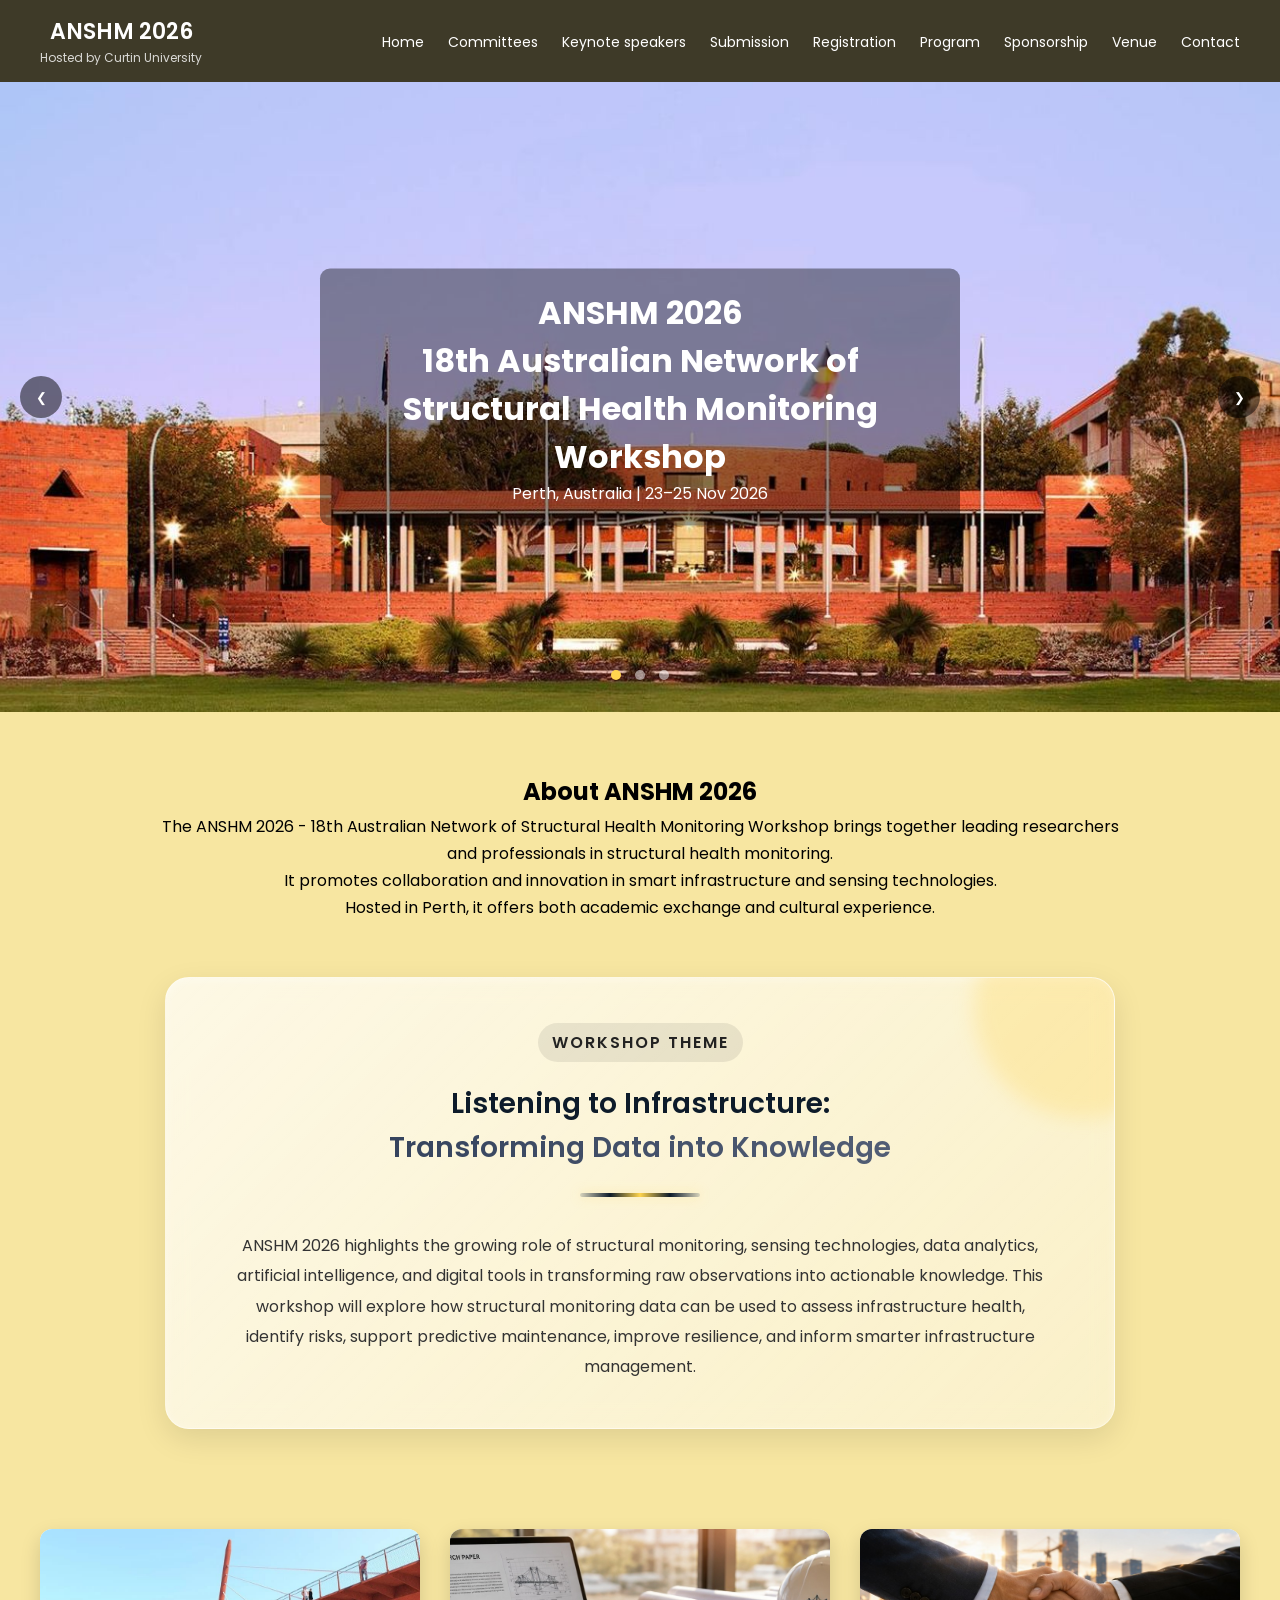
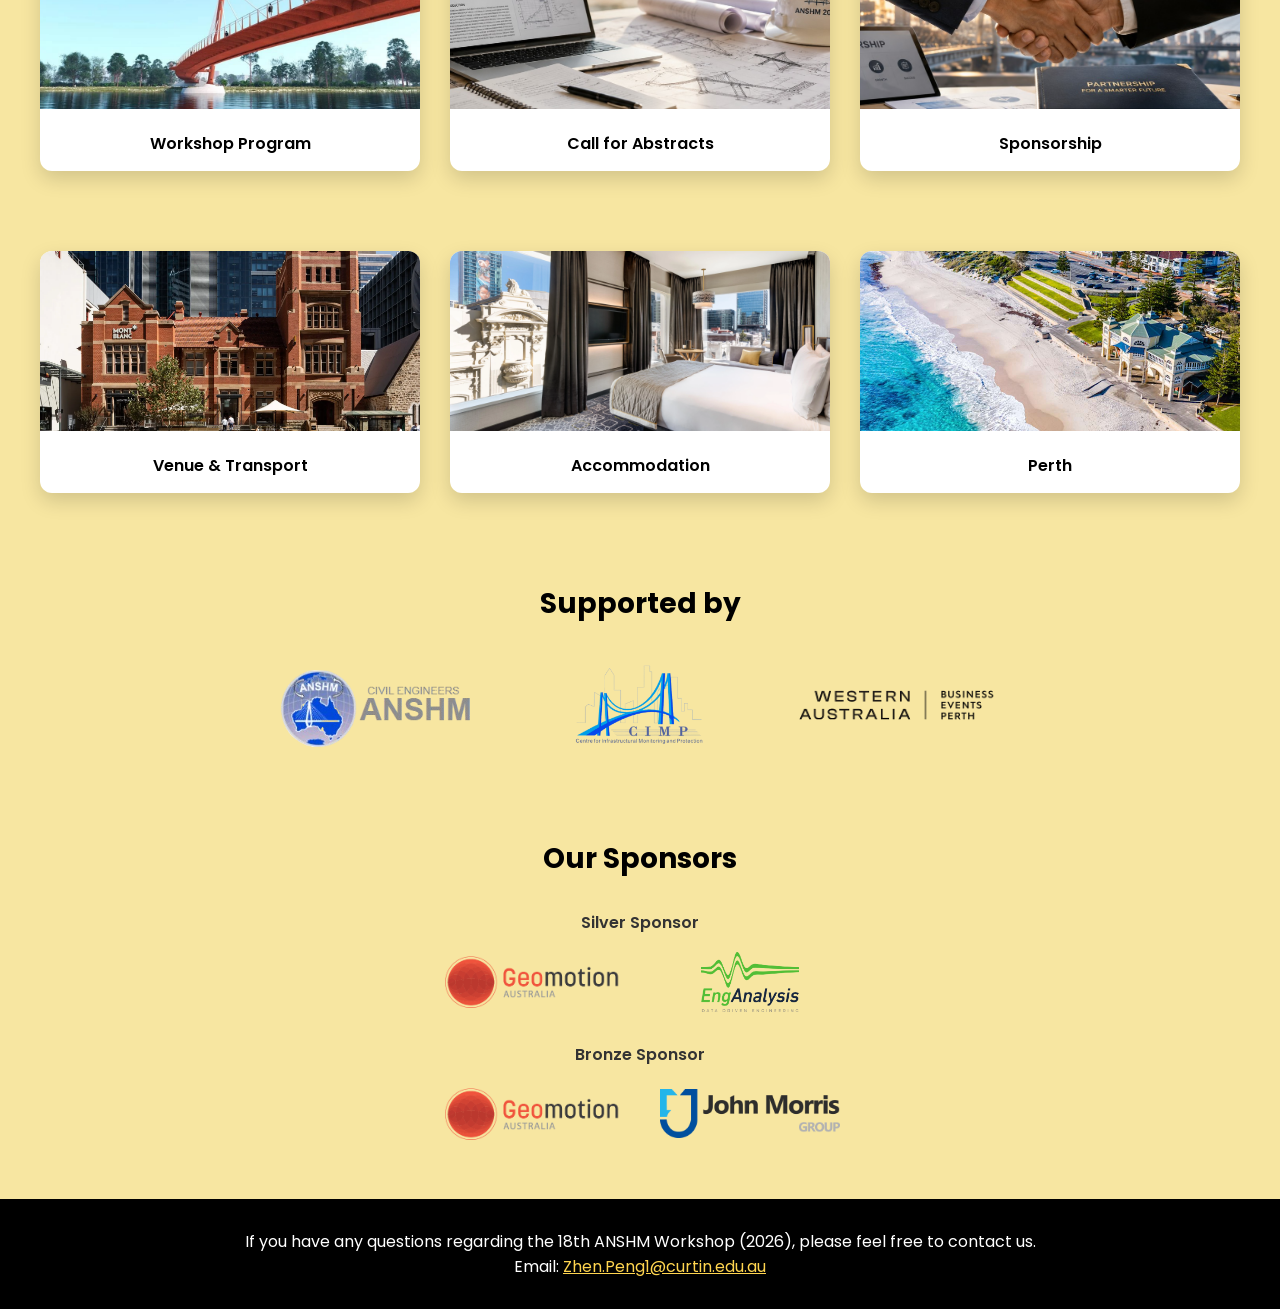
==== commit a8533c6c: "Update index.html" ====
--- a/index.html
+++ b/index.html
@@ -1,781 +1,238 @@
-<!DOCTYPE html> 
+<!DOCTYPE html>
 <html lang="en">
 <head>
 <meta charset="UTF-8">
 <meta name="viewport" content="width=device-width, initial-scale=1.0">
-<meta name="description" content="Keynote speakers for the 18th ANSHM Workshop 2026, hosted by Curtin University.">
-
-<title>Keynote Speakers - ANSHM 2026</title>
+
+<title>ANSHM 2026 PERTH</title>
 
 <link href="https://fonts.googleapis.com/css2?family=Poppins:wght@300;400;600&display=swap" rel="stylesheet">
 
 <style>
-* {
-    margin: 0;
-    padding: 0;
-    box-sizing: border-box;
-}
-
-body {
-    font-family: 'Poppins', sans-serif;
-    background: #f7e6a1;
-    color: #333;
-    overflow-x: hidden;
-}
-
-/* ===== Header Styles ===== */
-
-header {
-    display: flex;
-    justify-content: space-between;
-    align-items: center;
-    padding: 15px 40px;
-    background: rgba(0, 0, 0, 0.75);
-    color: #fff;
-    position: sticky;
-    top: 0;
-    z-index: 1000;
-}
-
-.logo {
-    font-size: 22px;
-    font-weight: 600;
-}
-
-.subtitle {
-    font-size: 12px;
-    opacity: 0.8;
-}
-
-nav a {
-    margin-left: 20px;
-    color: #fff;
-    text-decoration: none;
-    font-size: 14px;
-    transition: 0.3s;
-}
-
-nav a:hover {
-    color: #ffd54f;
-}
-
-.menu-toggle {
-    display: none;
-    font-size: 22px;
-    cursor: pointer;
-}
-
-/* ===== Main Content ===== */
-
-.container {
-    max-width: 1500px;
-    margin: auto;
-    padding: 60px 20px;
-}
-
-h1 {
-    text-align: center;
-    margin-bottom: 18px;
-    font-size: 36px;
-    line-height: 1.3;
-    color: #222;
-}
-
-.page-intro {
-    max-width: 850px;
-    margin: 0 auto 8px;
-    text-align: center;
-    font-size: 15px;
-    line-height: 1.7;
-    color: #555;
-}
-
-/* ===== Speaker Ordering Note ===== */
-
-.sorting-note {
-    margin: 0 auto 40px;
-    text-align: center;
-    color: #766522;
-    font-size: 12px;
-    line-height: 1.6;
-    font-style: italic;
-}
-
-/* ===== Speaker Grid ===== */
-
-.speaker-grid {
-    display: grid;
-    grid-template-columns: repeat(2, minmax(0, 1fr));
-    gap: 30px;
-    align-items: stretch;
-}
-
-/* ===== Speaker Card ===== */
-
-.speaker-card {
-    display: flex;
-    flex-direction: column;
-    min-height: 420px;
-    background: #fff;
-    border-radius: 16px;
-    overflow: hidden;
-    box-shadow: 0 8px 24px rgba(0, 0, 0, 0.14);
-    transition:
-        transform 0.3s ease,
-        box-shadow 0.3s ease;
-}
-
-.speaker-card:hover {
-    transform: translateY(-6px);
-    box-shadow: 0 15px 32px rgba(0, 0, 0, 0.19);
-}
-
-/* ===== Upper Card Area ===== */
-
-.speaker-main {
-    display: grid;
-    grid-template-columns: 185px minmax(0, 1fr);
-    gap: 28px;
-    flex: 0 0 auto;
-    padding: 28px 30px 25px;
-}
-
-/* ===== Portrait ===== */
-
-.speaker-photo {
-    position: relative;
-    width: 185px;
-    height: 220px;
-    align-self: start;
-    border-radius: 14px;
-    overflow: hidden;
-    background: #ececec;
-    box-shadow:
-        0 7px 18px rgba(0, 0, 0, 0.13),
-        0 0 0 1px rgba(0, 0, 0, 0.04);
-}
-
-.speaker-photo::before {
-    content: "";
-    position: absolute;
-    inset: -14px;
-    background-image: var(--speaker-image);
-    background-position: center;
-    background-size: cover;
-    filter: blur(15px);
-    transform: scale(1.12);
-    opacity: 0.22;
-}
-
-.speaker-photo img {
-    position: relative;
-    z-index: 1;
-    width: 100%;
-    height: 100%;
-    display: block;
-    object-fit: cover;
-    transition: transform 0.35s ease;
-}
-
-.speaker-card:hover .speaker-photo img {
-    transform: scale(1.025);
-}
-
-/* ===== Portrait Placeholder ===== */
-
-.speaker-photo.placeholder::before {
-    display: none;
-}
-
-.photo-placeholder {
-    position: absolute;
-    inset: 0;
-    display: flex;
-    flex-direction: column;
-    align-items: center;
-    justify-content: center;
-    padding: 20px;
-    background:
-        linear-gradient(
-            145deg,
-            #f4f0dd,
-            #e5ddba
-        );
-    text-align: center;
-}
-
-.placeholder-initials {
-    display: flex;
-    align-items: center;
-    justify-content: center;
-    width: 76px;
-    height: 76px;
-    margin-bottom: 14px;
-    border: 2px solid #c8a71d;
-    border-radius: 50%;
-    background: rgba(255, 255, 255, 0.65);
-    color: #4f430e;
-    font-size: 23px;
-    font-weight: 600;
-    letter-spacing: 1px;
-}
-
-.placeholder-text {
-    color: #6c6040;
-    font-size: 11px;
-    line-height: 1.6;
-}
-
-/* ===== Individual Portrait Positions ===== */
-
-.photo-yong {
-    object-position: center 18%;
-}
-
-.photo-dominique {
-    object-position: center 20%;
-}
-
-.photo-desiree {
-    object-position: center 30%;
-}
-
-.photo-yew {
-    object-position: center 22%;
-}
-
-/* ===== Speaker Information ===== */
-
-.speaker-info {
-    display: flex;
-    flex-direction: column;
-    min-width: 0;
-    padding-top: 2px;
-}
-
-.speaker-label {
-    align-self: flex-start;
-    margin-bottom: 19px;
-    padding: 6px 14px;
-    border-radius: 999px;
-    background: #111;
-    color: #ffd54f;
-    font-size: 10px;
-    font-weight: 600;
-    letter-spacing: 1px;
-    text-transform: uppercase;
-    white-space: nowrap;
-}
-
-.speaker-name {
-    margin-bottom: 11px;
-    color: #111;
-    font-size: 21px;
-    font-weight: 600;
-    line-height: 1.35;
-}
-
-.speaker-affiliation {
-    color: #666;
-    font-size: 14px;
-    line-height: 1.75;
-}
-
-/* ===== Biography Area ===== */
-
-.speaker-bio {
-    flex: 1;
-    display: flex;
-    align-items: flex-start;
-    padding: 0 30px 24px;
-    background: #fff;
-}
-
-.speaker-bio-inner {
-    position: relative;
-    width: 100%;
-    padding: 18px 20px;
-    border: 1px solid rgba(188, 145, 0, 0.20);
-    border-radius: 12px;
-    background:
-        linear-gradient(
-            135deg,
-            rgba(247, 230, 161, 0.22),
-            rgba(255, 255, 255, 0.96)
-        );
-}
-
-.speaker-bio-label {
-    margin-bottom: 8px;
-    color: #806500;
-    font-size: 11px;
-    font-weight: 600;
-    letter-spacing: 1px;
-    text-transform: uppercase;
-}
-
-.speaker-bio-text {
-    display: -webkit-box;
-    overflow: hidden;
-    color: #555;
-    font-size: 13px;
-    line-height: 1.7;
-    -webkit-box-orient: vertical;
-    -webkit-line-clamp: 5;
-}
-
-.speaker-bio.expanded .speaker-bio-text {
-    display: block;
-    overflow: visible;
-}
-
-.bio-toggle {
-    display: inline-flex;
-    align-items: center;
-    margin-top: 10px;
-    padding: 0;
-    border: 0;
-    background: transparent;
-    color: #806500;
-    font-family: 'Poppins', sans-serif;
-    font-size: 12px;
-    font-weight: 600;
-    line-height: 1.5;
-    cursor: pointer;
-    transition: color 0.3s ease;
-}
-
-.bio-toggle:hover {
-    color: #111;
-}
-
-.bio-toggle:focus-visible {
-    outline: 2px solid #d5aa00;
-    outline-offset: 4px;
-    border-radius: 2px;
-}
-
-.bio-toggle[hidden] {
-    display: none;
-}
-
-/* ===== Presentation Area ===== */
-
-.presentation {
-    position: relative;
-    min-height: 108px;
-    padding: 20px 30px 23px;
-    background:
-        linear-gradient(
-            135deg,
-            rgba(247, 230, 161, 0.44),
-            rgba(255, 255, 255, 0.94)
-        );
-    border-top: 1px solid rgba(188, 145, 0, 0.30);
-}
-
-.presentation::before {
-    content: "";
-    position: absolute;
-    top: -1px;
-    left: 30px;
-    width: 72px;
-    height: 3px;
-    border-radius: 5px;
-    background: #d5aa00;
-}
-
-.presentation-label {
-    margin-bottom: 7px;
-    color: #806500;
-    font-size: 11px;
-    font-weight: 600;
-    letter-spacing: 1px;
-    text-transform: uppercase;
-}
-
-.presentation-title {
-    color: #555;
-    font-size: 14px;
-    font-style: italic;
-    line-height: 1.6;
-}
-
-/* ===== Footer ===== */
-
-footer {
-    background: #000;
-    color: #fff;
-    text-align: center;
-    padding: 30px;
-    margin-top: 40px;
-}
-
-footer p {
-    font-size: 16px;
-    line-height: 1.5;
-}
-
-footer a {
-    color: #ffd54f;
-}
-
-/* ===== Wide Screen ===== */
-
-@media (min-width: 1320px) {
-
-    .speaker-grid {
-        grid-template-columns: repeat(6, minmax(0, 1fr));
+*{
+    margin:0;
+    padding:0;
+    box-sizing:border-box;
+}
+
+body{
+    font-family:'Poppins',sans-serif;
+    background:#f7e6a1;
+}
+
+header{
+    display:flex;
+    justify-content:space-between;
+    align-items:center;
+    padding:15px 40px;
+    background:rgba(0,0,0,0.75);
+    color:#fff;
+    position:sticky;
+    top:0;
+    z-index:1000;
+}
+
+.logo{
+    font-size:22px;
+    font-weight:600;
+}
+
+.subtitle{
+    font-size:12px;
+    opacity:.8;
+}
+
+nav a{
+    margin-left:20px;
+    color:#fff;
+    text-decoration:none;
+    font-size:14px;
+}
+
+nav a:hover{
+    color:#ffd54f;
+}
+
+.menu-toggle{
+    display:none;
+    font-size:22px;
+    cursor:pointer;
+}
+
+@media(max-width:768px){
+
+    header{
+        padding:15px 20px;
     }
 
-    .speaker-card {
-        grid-column: span 2;
+    nav{
+        display:none;
+        flex-direction:column;
+        background:#000;
+        position:absolute;
+        top:60px;
+        right:0;
+        width:200px;
     }
 
-    .speaker-card:nth-last-child(2):nth-child(3n + 1) {
-        grid-column: 2 / span 2;
+    nav.active{
+        display:flex;
     }
 
-    .speaker-card:last-child:nth-child(3n + 2) {
-        grid-column: 4 / span 2;
+    nav a{
+        margin:0;
+        padding:12px 20px;
     }
 
-    .speaker-card:last-child:nth-child(3n + 1) {
-        grid-column: 3 / span 2;
+    .menu-toggle{
+        display:block;
     }
-
-    .speaker-main {
-        grid-template-columns: 150px minmax(0, 1fr);
-        gap: 22px;
-        padding: 26px;
-    }
-
-    .speaker-photo {
-        width: 150px;
-        height: 190px;
-    }
-
-    .speaker-name {
-        font-size: 20px;
-    }
-
-    .speaker-affiliation {
-        font-size: 13px;
-    }
-
-    .speaker-bio {
-        padding-right: 26px;
-        padding-left: 26px;
-    }
-
-    .speaker-bio-inner {
-        padding: 16px 18px;
-    }
-
-    .speaker-bio-text {
-        font-size: 13px;
-        line-height: 1.65;
-    }
-
-    .presentation {
-        padding-left: 26px;
-        padding-right: 26px;
-    }
-
-    .presentation::before {
-        left: 26px;
-    }
-}
-
-/* ===== Tablet ===== */
-
-@media (max-width: 1080px) {
-
-    .container {
-        max-width: 850px;
-    }
-
-    .speaker-grid {
-        grid-template-columns: 1fr;
-    }
-
-    .speaker-card {
-        min-height: auto;
-    }
-
-    .speaker-main {
-        grid-template-columns: 190px minmax(0, 1fr);
-    }
-
-    .speaker-photo {
-        width: 190px;
-        height: 225px;
-    }
-}
-
-/* ===== Mobile ===== */
-
-@media (max-width: 768px) {
-
-    header {
-        padding: 15px 20px;
-    }
-
-    nav {
-        display: none;
-        flex-direction: column;
-        position: absolute;
-        top: 100%;
-        right: 0;
-        width: min(250px, 100%);
-        background: #000;
-        box-shadow: 0 8px 18px rgba(0, 0, 0, 0.28);
-    }
-
-    nav a {
-        display: block;
-        margin-left: 0;
-        padding: 12px 18px;
-        border-bottom: 1px solid rgba(255, 255, 255, 0.08);
-    }
-
-    nav a:last-child {
-        border-bottom: none;
-    }
-
-    nav.active {
-        display: flex;
-    }
-
-    .menu-toggle {
-        display: block;
-    }
-
-    .container {
-        padding: 45px 15px;
-    }
-
-    h1 {
-        font-size: 30px;
-    }
-
-    .page-intro {
-        font-size: 14px;
-    }
-
-    .sorting-note {
-        margin-bottom: 30px;
-        font-size: 11px;
-    }
-
-    .speaker-grid {
-        gap: 24px;
-    }
-
-    .speaker-main {
-        grid-template-columns: 145px minmax(0, 1fr);
-        gap: 21px;
-        padding: 23px;
-    }
-
-    .speaker-photo {
-        width: 145px;
-        height: 180px;
-    }
-
-    .speaker-label {
-        margin-bottom: 14px;
-        padding: 5px 11px;
-        font-size: 9px;
-    }
-
-    .speaker-name {
-        margin-bottom: 8px;
-        font-size: 19px;
-    }
-
-    .speaker-affiliation {
-        font-size: 13px;
-    }
-
-    .speaker-bio {
-        padding: 0 23px 22px;
-    }
-
-    .speaker-bio-inner {
-        padding: 16px 17px;
-    }
-
-    .speaker-bio-text {
-        font-size: 13px;
-    }
-
-    .presentation {
-        min-height: 100px;
-        padding: 19px 23px 22px;
-    }
-
-    .presentation::before {
-        left: 23px;
-    }
-
-    footer {
-        padding: 30px 20px;
-    }
-
-    footer p {
-        font-size: 14px;
-    }
-}
-
-/* ===== Small Mobile ===== */
-
-@media (max-width: 640px) {
-
-    .container {
-        padding: 38px 14px;
-    }
-
-    h1 {
-        margin-bottom: 14px;
-        font-size: 28px;
-    }
-
-    .page-intro {
-        max-width: 430px;
-        font-size: 13px;
-        line-height: 1.65;
-    }
-
-    .sorting-note {
-        margin-bottom: 26px;
-        font-size: 11px;
-    }
-
-    .speaker-grid {
-        gap: 22px;
-    }
-
-    .speaker-card {
-        min-height: auto;
-        border-radius: 14px;
-    }
-
-    .speaker-main {
-        grid-template-columns: 1fr;
-        gap: 18px;
-        padding: 22px 20px 20px;
-    }
-
-    .speaker-photo {
-        width: 170px;
-        height: 205px;
-        justify-self: center;
-    }
-
-    .speaker-info {
-        align-items: center;
-        text-align: center;
-    }
-
-    .speaker-label {
-        align-self: center;
-        margin-bottom: 12px;
-    }
-
-    .speaker-name {
-        margin-bottom: 8px;
-        font-size: 20px;
-    }
-
-    .speaker-affiliation {
-        font-size: 13px;
-        line-height: 1.65;
-    }
-
-    .speaker-bio {
-        padding: 0 20px 20px;
-    }
-
-    .speaker-bio-inner {
-        padding: 16px;
-        text-align: left;
-    }
-
-    .speaker-bio-text {
-        font-size: 13px;
-        line-height: 1.65;
-        -webkit-line-clamp: 6;
-    }
-
-    .bio-toggle {
-        font-size: 11px;
-    }
-
-    .presentation {
-        min-height: 96px;
-        padding: 18px 20px 20px;
-        text-align: center;
-    }
-
-    .presentation::before {
-        left: 50%;
-        transform: translateX(-50%);
-    }
-
-    .presentation-title {
-        font-size: 13px;
-    }
-
-    footer {
-        margin-top: 30px;
-        padding: 26px 16px;
-    }
-
-    footer p {
-        font-size: 13px;
-        line-height: 1.6;
-    }
-}
-
-@media (max-width: 380px) {
-
-    header {
-        padding: 13px 15px;
-    }
-
-    .logo {
-        font-size: 19px;
-    }
-
-    .subtitle {
-        font-size: 11px;
-    }
-
-    .container {
-        padding-left: 11px;
-        padding-right: 11px;
-    }
-
-    .speaker-main {
-        padding-left: 17px;
-        padding-right: 17px;
-    }
-
-    .speaker-photo {
-        width: 155px;
-        height: 190px;
-    }
-
-    .speaker-bio {
-        padding-right: 17px;
-        padding-left: 17px;
-    }
-
-    .presentation {
-        padding-left: 17px;
-        padding-right: 17px;
-    }
+}
+
+.slider{
+    position:relative;
+    height:70vh;
+    overflow:hidden;
+}
+
+.slides img{
+    width:100%;
+    height:70vh;
+    object-fit:cover;
+    position:absolute;
+    opacity:0;
+    transition:opacity 1s;
+}
+
+.slides img.active{
+    opacity:1;
+}
+
+.slider-controls{
+    position:absolute;
+    top:50%;
+    width:100%;
+    display:flex;
+    justify-content:space-between;
+    transform:translateY(-50%);
+    padding:0 20px;
+    pointer-events:none;
+}
+
+.slider-btn{
+    pointer-events:auto;
+    background:rgba(0,0,0,.5);
+    color:#fff;
+    border:none;
+    border-radius:50%;
+    width:42px;
+    height:42px;
+    cursor:pointer;
+}
+
+.slider-dots{
+    position:absolute;
+    bottom:20px;
+    width:100%;
+    text-align:center;
+}
+
+.dot{
+    display:inline-block;
+    width:10px;
+    height:10px;
+    background:#fff;
+    border-radius:50%;
+    margin:5px;
+    opacity:.5;
+    cursor:pointer;
+}
+
+.dot.active{
+    opacity:1;
+    background:#ffd54f;
+}
+
+.hero-text{
+    position:absolute;
+    top:50%;
+    left:50%;
+    transform:translate(-50%,-50%);
+    color:#fff;
+    background:rgba(0,0,0,.4);
+    padding:20px;
+    border-radius:10px;
+    text-align:center;
+}
+
+.section-title{
+    text-align:center;
+    margin:50px 0 20px;
+    font-size:28px;
+}
+
+.cards{
+    display:grid;
+    grid-template-columns:repeat(auto-fit,minmax(250px,1fr));
+    gap:30px;
+    padding:40px;
+}
+
+.card{
+    background:#fff;
+    border-radius:12px;
+    overflow:hidden;
+    box-shadow:0 8px 20px rgba(0,0,0,.15);
+    cursor:pointer;
+    transition:.3s;
+}
+
+.card:hover{
+    transform:translateY(-8px);
+}
+
+.card img{
+    width:100%;
+    height:180px;
+    object-fit:cover;
+}
+
+.card p{
+    text-align:center;
+    padding:15px;
+    font-weight:600;
+}
+
+.about{
+    padding:60px 20px;
+    max-width:1000px;
+    margin:auto;
+    text-align:center;
+    line-height:1.7;
+}
+
+.sponsors{
+    display:flex;
+    justify-content:center;
+    flex-wrap:wrap;
+    gap:30px;
+    padding:20px;
+}
+
+.sponsors img{
+    height:60px;
+}
+
+footer{
+    background:#000;
+    color:#fff;
+    text-align:center;
+    padding:30px;
+    margin-top:40px;
+}
+
+footer a{
+    color:#ffd54f;
 }
 </style>
 </head>
@@ -783,22 +240,31 @@
 <body>
 
 <!-- Header -->
-
 <header>
 
-    <div style="display:flex; flex-direction:column; align-items:center; justify-content:center;">
+    <div style="
+    display:flex;
+    flex-direction:column;
+    align-items:center;
+    justify-content:center;
+    ">
 
         <div class="logo">
             ANSHM 2026
         </div>
 
-        <div class="subtitle" style="margin-top:1px; text-align:center;">
+        <div class="subtitle" style="
+        margin-top:1px;
+        text-align:center;
+        ">
             Hosted by Curtin University
         </div>
 
     </div>
 
-    <div class="menu-toggle" onclick="toggleMenu()">☰</div>
+    <div class="menu-toggle" onclick="toggleMenu()">
+        ☰
+    </div>
 
     <nav id="nav">
         <a href="index.html">Home</a>
@@ -814,532 +280,527 @@
 
 </header>
 
-<!-- Main Content -->
-
-<main class="container">
-
-    <h1>Keynote speakers</h1>
-
-    <p class="page-intro">
-        Distinguished researchers and industry leaders will share their perspectives
-        on structural health monitoring, infrastructure engineering and asset management.
-        Presentation titles will be announced closer to the workshop.
+
+<!-- 1. Slider -->
+<div class="slider">
+
+    <div class="slides">
+        <img src="images/slide1.jpg" class="active" alt="Perth">
+        <img src="images/slide2.jpg" alt="Perth">
+        <img src="images/slide3.jpg" alt="Perth">
+    </div>
+
+    <div class="slider-controls">
+        <button class="slider-btn" onclick="prevSlide()">❮</button>
+        <button class="slider-btn" onclick="nextSlide()">❯</button>
+    </div>
+
+    <div class="slider-dots">
+        <span class="dot active" onclick="goToSlide(0)"></span>
+        <span class="dot" onclick="goToSlide(1)"></span>
+        <span class="dot" onclick="goToSlide(2)"></span>
+    </div>
+
+    <div class="hero-text">
+
+        <h1>
+            ANSHM 2026
+            <br>
+            18th Australian Network of Structural Health Monitoring Workshop
+        </h1>
+
+        <p>
+            Perth, Australia | 23–25 Nov 2026
+        </p>
+
+    </div>
+
+</div>
+
+
+<!-- 2. About -->
+<div class="about">
+
+    <h2>
+        About ANSHM 2026
+    </h2>
+
+    <p>
+        The ANSHM 2026 - 18th Australian Network of Structural Health Monitoring Workshop
+        brings together leading researchers and professionals in structural health monitoring.
     </p>
 
-    <p class="sorting-note">
-        Speakers are listed alphabetically by last name.
+    <p>
+        It promotes collaboration and innovation in smart infrastructure and sensing technologies.
     </p>
 
-    <section class="speaker-grid" aria-label="ANSHM 2026 keynote speakers">
-
-        <!-- Dr. Dominique Cavell -->
-
-        <article class="speaker-card">
-
-            <div class="speaker-main">
-
-                <div
-                    class="speaker-photo"
-                    style="--speaker-image:url('images/dominique-cavell.jpg');"
-                >
-                    <img
-                        src="images/dominique-cavell.jpg"
-                        alt="Portrait of Dr. Dominique Cavell"
-                        class="photo-dominique"
-                        loading="eager"
-                    >
-                </div>
-
-                <div class="speaker-info">
-
-                    <div class="speaker-label">
-                        Keynote speaker
-                    </div>
-
-                    <h2 class="speaker-name">
-                        Dr. Dominique Cavell
-                    </h2>
-
-                    <p class="speaker-affiliation">
-                        Aurecon<br>
-                        Perth, Western Australia
-                    </p>
-
-                </div>
-
+    <p>
+        Hosted in Perth, it offers both academic exchange and cultural experience.
+    </p>
+
+
+    <!-- Workshop Theme Box -->
+    <div style="
+    margin:55px auto 0;
+    max-width:950px;
+    position:relative;
+    overflow:hidden;
+    border-radius:24px;
+    background:linear-gradient(
+        135deg,
+        rgba(255,255,255,0.72),
+        rgba(255,255,255,0.42)
+    );
+    backdrop-filter:blur(12px);
+    -webkit-backdrop-filter:blur(12px);
+    padding:45px 50px;
+    box-shadow:
+        0 10px 30px rgba(0,0,0,0.10),
+        0 2px 8px rgba(255,255,255,0.35) inset;
+    border:1px solid rgba(255,255,255,0.45);
+    ">
+
+        <!-- Decorative Glow -->
+        <div style="
+        position:absolute;
+        width:220px;
+        height:220px;
+        background:rgba(255,213,79,0.28);
+        border-radius:50%;
+        top:-80px;
+        right:-80px;
+        filter:blur(10px);
+        ">
+        </div>
+
+
+        <!-- Small Tag -->
+        <div style="
+        display:inline-block;
+        padding:6px 14px;
+        border-radius:999px;
+        background:rgba(0,0,0,0.08);
+        color:#222;
+        font-size:16px;
+        font-weight:600;
+        letter-spacing:2px;
+        text-transform:uppercase;
+        margin-bottom:22px;
+        ">
+            Workshop Theme
+        </div>
+
+
+        <!-- Theme Title -->
+        <div style="
+        font-size:28px;
+        font-weight:600;
+        line-height:1.45;
+        color:#0d1b2a;
+        margin-bottom:24px;
+        text-align:center;
+        ">
+
+            <div>
+                Listening to Infrastructure:
             </div>
 
-            <div class="speaker-bio">
-
-                <div class="speaker-bio-inner">
-
-                    <div class="speaker-bio-label">
-                        Biography
-                    </div>
-
-                    <p class="speaker-bio-text" id="bio-dominique-cavell">
-                        Dr. Dominique Cavell is Technical Director, Bridges &amp; Civil Structures
-                        at Aurecon, with a professional focus on bridge and civil-structure engineering.
-                    </p>
-
-                    <button
-                        class="bio-toggle"
-                        type="button"
-                        aria-expanded="false"
-                        aria-controls="bio-dominique-cavell"
-                    >
-                        Read more
-                    </button>
-
-                </div>
-
+            <div style="
+            margin-top:4px;
+            background:linear-gradient(90deg,#2b3a55,#5c677d);
+            -webkit-background-clip:text;
+            -webkit-text-fill-color:transparent;
+            ">
+                Transforming Data into Knowledge
             </div>
 
-            <div class="presentation">
-
-                <div class="presentation-label">
-                    Presentation title
-                </div>
-
-                <div class="presentation-title">
-                    To be announced
-                </div>
-
+        </div>
+
+
+        <!-- Divider -->
+        <div style="
+        display:flex;
+        justify-content:center;
+        margin-bottom:34px;
+        ">
+
+            <div style="
+            width:120px;
+            height:4px;
+            border-radius:999px;
+            background:linear-gradient(
+                90deg,
+                rgba(13,27,42,0.15) 0%,
+                #0d1b2a 25%,
+                #ffd54f 50%,
+                #0d1b2a 75%,
+                rgba(13,27,42,0.15) 100%
+            );
+            box-shadow:0 0 12px rgba(255,213,79,0.35);
+            ">
             </div>
 
-        </article>
-
-        <!-- Professor Tommy Chan -->
-
-        <article class="speaker-card">
-
-            <div class="speaker-main">
-
-                <div
-                    class="speaker-photo"
-                    style="--speaker-image:url('images/tommy-chan.jpg');"
-                >
-                    <img
-                        src="images/tommy-chan.jpg"
-                        alt="Portrait of Professor Tommy Chan"
-                        loading="lazy"
-                    >
-                </div>
-
-                <div class="speaker-info">
-
-                    <div class="speaker-label">
-                        Keynote speaker
-                    </div>
-
-                    <h2 class="speaker-name">
-                        Prof. Tommy Chan
-                    </h2>
-
-                    <p class="speaker-affiliation">
-                        Queensland University of Technology (QUT)<br>
-                        Brisbane, Queensland
-                    </p>
-
-                </div>
-
-            </div>
-
-            <div class="speaker-bio">
-
-                <div class="speaker-bio-inner">
-
-                    <div class="speaker-bio-label">
-                        Biography
-                    </div>
-
-                    <p class="speaker-bio-text" id="bio-tommy-chan">
-                        Prof Tommy Chan is a Full Professor of Civil Engineering in the 
-                        School of Civil and Environmental Engineering at Queensland University 
-                        of Technology (QUT) and a member of ARC College of Experts.  
-                        He is also the Founding Chair and President of the Australian Network 
-                        of Structural Health Monitoring (ANSHM).  Prof Chan has been actively 
-                        involved in carrying out research on structural health monitoring (SHM).  
-                        He has more than 30 years of experience in SHM of various significant 
-                        long-span bridges in Hong Kong and Mainland China and has taken an 
-                        active role in promoting SHM in Australia after he moved to Australia 
-                        in 2007, leading various significant achievements in SHM with other 
-                        SHM experts, asset owners, government and industry practitioners under 
-                        ANSHM. He is also a professional engineer and Fellow of IEAust and HKIE. 
-                        Besides SHM, his research interests include bridge engineering, structural 
-                        dynamics, impact studies, Moving Force Identification, Weigh-in-Motion Studies, 
-                        optical fibre and other sensor developments, and new engineering materials.
-                    </p>
-
-                    <button
-                        class="bio-toggle"
-                        type="button"
-                        aria-expanded="false"
-                        aria-controls="bio-tommy-chan"
-                    >
-                        Read more
-                    </button>
-
-                </div>
-
-            </div>
-
-            <div class="presentation">
-
-                <div class="presentation-label">
-                    Presentation title
-                </div>
-
-                <div class="presentation-title">
-                    Recent Advances of Structural Health Monitoring in Australia
-                </div>
-
-            </div>
-
-        </article>
-
-        <!-- Dr. Yew Chin Koay -->
-
-        <article class="speaker-card">
-
-            <div class="speaker-main">
-
-                <div
-                    class="speaker-photo"
-                    style="--speaker-image:url('images/yew-chin-koay.jpg');"
-                >
-                    <img
-                        src="images/yew-chin-koay.jpg"
-                        alt="Portrait of Dr. Yew Chin Koay"
-                        class="photo-yew"
-                        loading="lazy"
-                    >
-                </div>
-
-                <div class="speaker-info">
-
-                    <div class="speaker-label">
-                        Keynote speaker
-                    </div>
-
-                    <h2 class="speaker-name">
-                        Dr. Yew-Chin Koay
-                    </h2>
-
-                    <p class="speaker-affiliation">
-                        VIDA Roads<br>
-                        Melbourne, Victoria
-                    </p>
-
-                </div>
-
-            </div>
-
-            <div class="speaker-bio">
-
-                <div class="speaker-bio-inner">
-
-                    <div class="speaker-bio-label">
-                        Biography
-                    </div>
-
-                    <p class="speaker-bio-text" id="bio-yew-chin-koay">
-                        Dr. Yew-Chin Koay is the Senior Specialist in Materials and Structural Engineering
-						at the Victorian Infrastructure Delivery Authority (VIDA) Roads. With over 25 
-						years of experience across government, industry, and academia, he has delivered 
-						innovative engineering solutions for major transport infrastructure projects 
-						throughout Victoria. Dr Koay holds a PhD from RMIT University, and he actively 
-						collaborates with universities and industry partners to bridge the gap between 
-						research and practice. He is also a strong advocate for overseas qualified engineers, 
-						supporting their professional development and integration into the Australian engineering 
-						profession. In recognition of his outstanding contributions to the engineering profession, 
-						he was awarded the 2025 Engineers Australia Victorian Professional Engineer of the Year.
-                    </p>
-
-                    <button
-                        class="bio-toggle"
-                        type="button"
-                        aria-expanded="false"
-                        aria-controls="bio-yew-chin-koay"
-                    >
-                        Read more
-                    </button>
-
-                </div>
-
-            </div>
-
-            <div class="presentation">
-
-                <div class="presentation-label">
-                    Presentation title
-                </div>
-
-                <div class="presentation-title">
-					Structural Health Monitoring: An Overview from Asset Inspection to Digital Intelligence
-                </div>
-
-            </div>
-
-        </article>
-
-        <!-- Dr. Désirée Nortje -->
-
-        <article class="speaker-card">
-
-            <div class="speaker-main">
-
-                <div
-                    class="speaker-photo"
-                    style="--speaker-image:url('images/desiree-nortje.jpg');"
-                >
-                    <img
-                        src="images/desiree-nortje.jpg"
-                        alt="Portrait of Dr. Désirée Nortje"
-                        class="photo-desiree"
-                        loading="lazy"
-                    >
-                </div>
-
-                <div class="speaker-info">
-
-                    <div class="speaker-label">
-                        Keynote speaker
-                    </div>
-
-                    <h2 class="speaker-name">
-                        Dr. Désirée Nortje
-                    </h2>
-
-                    <p class="speaker-affiliation">
-                        Transurban<br>
-                        Melbourne, Victoria
-                    </p>
-
-                </div>
-
-            </div>
-
-            <div class="speaker-bio">
-
-                <div class="speaker-bio-inner">
-
-                    <div class="speaker-bio-label">
-                        Biography
-                    </div>
-
-                    <p class="speaker-bio-text" id="bio-desiree-nortje">
-                        Dr. Désirée Nortje is Principal Asset Engineer – Civil Structures
-                        at Transurban, with a professional focus on civil-structure asset
-                        engineering and management.
-                    </p>
-
-                    <button
-                        class="bio-toggle"
-                        type="button"
-                        aria-expanded="false"
-                        aria-controls="bio-desiree-nortje"
-                    >
-                        Read more
-                    </button>
-
-                </div>
-
-            </div>
-
-            <div class="presentation">
-
-                <div class="presentation-label">
-                    Presentation title
-                </div>
-
-                <div class="presentation-title">
-					How Data Is Used by an Asset Owner to Make Asset Management Decisions
-                </div>
-
-            </div>
-
-        </article>
-
-        <!-- Prof. Brian Uy -->
-
-        <article class="speaker-card">
-
-            <div class="speaker-main">
-
-                <div
-                    class="speaker-photo"
-                    style="--speaker-image:url('images/brian-uy.jpg');"
-                >
-                    <img
-                        src="images/brian-uy.jpg"
-                        alt="Portrait of Prof. Brian Uy"
-                        loading="lazy"
-                    >
-                </div>
-
-                <div class="speaker-info">
-
-                    <div class="speaker-label">
-                        Keynote speaker
-                    </div>
-
-                    <h2 class="speaker-name">
-                        Prof. Brian Uy
-                    </h2>
-
-                    <p class="speaker-affiliation">
-                        University of New South Wales (UNSW)<br>
-                        Sydney, Australia
-                    </p>
-
-                </div>
-
-            </div>
-
-            <div class="speaker-bio">
-
-                <div class="speaker-bio-inner">
-
-                    <div class="speaker-bio-label">
-                        Biography
-                    </div>
-
-                    <p class="speaker-bio-text" id="bio-brian-uy">
-                        Brian Uy is the 2026 President of the Institution of Structural Engineers
-                        and Scientia Professor of Structural Engineering in the School of Civil and
-                        Environmental Engineering at the University of New South Wales, Sydney, Australia.
-                        He currently Chairs the Australian/New Zealand Standards on Steel and Composite
-                        Structures for Buildings and Bridges, BD-032 and BD-090-06 and he is a Vice
-                        President of the International Association of Bridge and Structural Engineering.
-                        Brian is an elected Fellow of the Australian Academy of Technological Sciences
-                        and Engineering, Engineers Australia, Institution of Structural Engineers,
-                        Institution of Civil Engineers, American Society of Civil Engineers, Structural
-                        Engineering Institute and the International Association of Bridge and Structural Engineers.
-                    </p>
-
-                    <button
-                        class="bio-toggle"
-                        type="button"
-                        aria-expanded="false"
-                        aria-controls="bio-brian-uy"
-                    >
-                        Read more
-                    </button>
-
-                </div>
-
-            </div>
-
-            <div class="presentation">
-
-                <div class="presentation-label">
-                    Presentation title
-                </div>
-
-                <div class="presentation-title">
-					The Role of Structural Health Monitoring in the Achievement of Structural Efficiency and Reduction of Embodied Carbon
-                </div>
-
-            </div>
-
-        </article>
-
-        <!-- Prof. Yong Xia -->
-
-        <article class="speaker-card">
-
-            <div class="speaker-main">
-
-                <div
-                    class="speaker-photo"
-                    style="--speaker-image:url('images/yong-xia.png');"
-                >
-                    <img
-                        src="images/yong-xia.png"
-                        alt="Portrait of Prof. Yong Xia"
-                        class="photo-yong"
-                        loading="lazy"
-                    >
-                </div>
-
-                <div class="speaker-info">
-
-                    <div class="speaker-label">
-                        Keynote speaker
-                    </div>
-
-                    <h2 class="speaker-name">
-                        Prof. Yong Xia
-                    </h2>
-
-                    <p class="speaker-affiliation">
-                        The Hong Kong Polytechnic University (PolyU)<br>
-                        Hong Kong
-                    </p>
-
-                </div>
-
-            </div>
-
-            <div class="speaker-bio">
-
-                <div class="speaker-bio-inner">
-
-                    <div class="speaker-bio-label">
-                        Biography
-                    </div>
-
-                    <p class="speaker-bio-text" id="bio-yong-xia">
-                        Dr. Yong Xia is a Chair Professor of Structural Health Monitoring
-                        at The Hong Kong Polytechnic University, Associate Dean of Graduate
-                        School, and the Director of the Guangdong-Hong Kong Joint Laboratory
-                        for Marine Infrastructure. His main research areas include structural
-                        health monitoring, substructuring methods, and structural dynamics.
-                        He has completed more than 20 structural health monitoring (SHM)
-                        projects, including the 600-m tall Canton Tower, 632-m tall Shanghai
-                        Tower, the 1377-m long main span Tsing Ma Bridge and 55-km long
-                        Hong Kong–Zhuhai–Macao Bridge. He has published over 200 refereed
-                        international journal papers, three research books, and more than
-                        20 design standards. Dr. Xia is now the Co-Editor-in-Chief of
-                        Advances in Structural Engineering. He was awarded The Nishino Prize,
-                        State Technological Innovation Award, ASCE Greater China Distinguished
-                        Leadership Medal, and SHM Person of the Year Award, among many others.
-                    </p>
-
-                    <button
-                        class="bio-toggle"
-                        type="button"
-                        aria-expanded="false"
-                        aria-controls="bio-yong-xia"
-                    >
-                        Read more
-                    </button>
-
-                </div>
-
-            </div>
-
-            <div class="presentation">
-
-                <div class="presentation-label">
-                    Presentation title
-                </div>
-
-                <div class="presentation-title">
-                    Long-span Bridge Health Monitoring in Hong Kong
-                </div>
-
-            </div>
-
-        </article>
-
-    </section>
-
-</main>
+        </div>
+
+
+        <!-- Theme Content -->
+        <div style="
+        font-size:16px;
+        line-height:1.9;
+        color:#333;
+        font-weight:400;
+        max-width:820px;
+        margin:auto;
+        text-align:center;
+        ">
+            ANSHM 2026 highlights the growing role of structural monitoring,
+            sensing technologies, data analytics, artificial intelligence,
+            and digital tools in transforming raw observations into actionable
+            knowledge. This workshop will explore how structural monitoring data
+            can be used to assess infrastructure health, identify risks, support
+            predictive maintenance, improve resilience, and inform smarter
+            infrastructure management.
+        </div>
+
+    </div>
+
+</div>
+
+
+<!-- 3. Main Information Cards -->
+<div class="cards">
+
+    <div class="card" onclick="window.open('docs/program.pdf')">
+        <img src="images/program.jpg" alt="Workshop Program">
+        <p>Workshop Program</p>
+    </div>
+
+    <div class="card" onclick="window.open('abstracts.html')">
+        <img src="images/abstract.jpg" alt="Call for Abstracts">
+        <p>Call for Abstracts</p>
+    </div>
+
+    <div class="card" onclick="window.open('docs/sponsorship.pdf')">
+        <img src="images/sponsorship.jpg" alt="Sponsorship">
+        <p>Sponsorship</p>
+    </div>
+
+</div>
+
+
+<!-- 4. Location Information Cards -->
+<div class="cards">
+
+    <div class="card" onclick="window.open('venue.html')">
+        <img src="images/venue.jpg" alt="Venue and Transport">
+        <p>Venue &amp; Transport</p>
+    </div>
+
+    <div class="card" onclick="window.open('accommodation.html')">
+        <img src="images/accommodation.jpg" alt="Accommodation">
+        <p>Accommodation</p>
+    </div>
+
+    <div class="card" onclick="window.open('perth.html')">
+        <img src="images/perth.jpg" alt="Perth">
+        <p>Perth</p>
+    </div>
+
+</div>
+
+
+<!-- 5. Supported By -->
+<h2 class="section-title">
+    Supported by
+</h2>
+
+<div style="
+display:flex;
+justify-content:center;
+align-items:center;
+flex-wrap:wrap;
+gap:40px;
+padding:15px 20px 30px;
+">
+
+
+    <!-- Support Organisation 1 -->
+    <div style="
+    display:flex;
+    flex-direction:column;
+    align-items:center;
+    text-align:center;
+    ">
+
+        <a href="https://www.anshm.org.au/"
+           target="_blank"
+           style="
+           width:220px;
+           height:90px;
+           display:flex;
+           align-items:center;
+           justify-content:center;
+           margin-bottom:8px;
+           transition:0.3s;
+           ">
+
+            <img src="images/supported1.png"
+                 alt="Australian Network of Structural Health Monitoring"
+                 style="
+                 max-width:100%;
+                 max-height:100%;
+                 object-fit:contain;
+                 ">
+
+        </a>
+
+    </div>
+
+
+    <!-- Support Organisation 2 -->
+    <div style="
+    display:flex;
+    flex-direction:column;
+    align-items:center;
+    text-align:center;
+    ">
+
+        <a href="https://structuraldynamics.curtin.edu.au/"
+           target="_blank"
+           style="
+           width:220px;
+           height:90px;
+           display:flex;
+           align-items:center;
+           justify-content:center;
+           margin-bottom:8px;
+           transition:0.3s;
+           ">
+
+
+            <img src="images/supported2.png"
+                 alt="Centre for Infrastructural Monitoring and Protection (Curtin University)"
+                 style="
+                 max-width:100%;
+                 max-height:100%;
+                 object-fit:contain;
+                 ">
+
+
+        </a>
+
+    </div>
+
+
+    <!-- Support Organisation 3 -->
+    <div style="
+    display:flex;
+    flex-direction:column;
+    align-items:center;
+    text-align:center;
+    ">
+
+        <a href="https://www.businesseventsperth.com/"
+           target="_blank"
+           style="
+           width:220px;
+           height:90px;
+           display:flex;
+           align-items:center;
+           justify-content:center;
+           margin-bottom:8px;
+           transition:0.3s;
+           ">
+        
+
+            <img src="images/supported3.png"
+                 alt="Business Events Perth"
+                 style="
+                 max-width:100%;
+                 max-height:100%;
+                 object-fit:contain;
+                 ">
+
+        </a>
+
+    </div>
+
+</div>
+
+
+<!-- 6. Sponsors -->
+<h2 class="section-title">
+    Our Sponsors
+</h2>
+
+<div class="sponsors" style="
+display:flex;
+flex-direction:column;
+align-items:center;
+gap:25px;
+padding:10px;
+">
+
+
+    <!-- Silver Sponsor Row -->
+    <div style="
+    display:flex;
+    flex-direction:column;
+    align-items:center;
+    text-align:center;
+    ">
+
+        <!-- Title -->
+        <div style="
+        font-size:16px;
+        font-weight:600;
+        margin-bottom:12px;
+        color:#333;
+        ">
+            Silver Sponsor
+        </div>
+
+
+        <!-- Silver Sponsors -->
+        <div style="
+        display:flex;
+        justify-content:center;
+        align-items:center;
+        flex-wrap:wrap;
+        gap:40px;
+        ">
+
+
+            <!-- Silver Sponsor 1: Geomotion -->
+            <a href="https://www.geomotion.com.au/"
+               target="_blank"
+               style="
+               width:180px;
+               height:70px;
+               display:flex;
+               align-items:center;
+               justify-content:center;
+               ">
+
+
+                <img src="images/sponsors1.png"
+                     alt="Geomotion Logo"
+                     style="
+                     max-width:100%;
+                     max-height:100%;
+                     object-fit:contain;
+                     ">
+
+            </a>
+
+			<!-- Silver Sponsor 2: EngAnalysis -->
+            <a href="https://www.enganalysis.com.au/"
+               target="_blank"
+               style="
+               width:180px;
+               height:70px;
+               display:flex;
+               align-items:center;
+               justify-content:center;
+               ">
+
+
+                <img src="images/sponsors2.png"
+                     alt="Geomotion Logo"
+                     style="
+                     max-width:100%;
+                     max-height:100%;
+                     object-fit:contain;
+                     ">
+
+            </a>
+
+        </div>
+
+    </div>
+
+
+    <!-- Bronze Sponsor Row -->
+    <div style="
+    display:flex;
+    flex-direction:column;
+    align-items:center;
+    text-align:center;
+    ">
+
+        <!-- Title -->
+        <div style="
+        font-size:16px;
+        font-weight:600;
+        margin-bottom:12px;
+        color:#333;
+        ">
+            Bronze Sponsor
+        </div>
+
+
+        <!-- Bronze Sponsors -->
+        <div style="
+        display:flex;
+        justify-content:center;
+        align-items:center;
+        flex-wrap:wrap;
+        gap:40px;
+        ">
+
+
+            <!-- Bronze Sponsor 1: Geomotion -->
+            <a href="https://www.geomotion.com.au/"
+               target="_blank"
+               style="
+               width:180px;
+               height:70px;
+               display:flex;
+               align-items:center;
+               justify-content:center;
+               ">
+
+                <img src="images/sponsorb1.png"
+                     alt="Geomotion Logo"
+                     style="
+                     max-width:100%;
+                     max-height:100%;
+                     object-fit:contain;
+                     ">
+
+            </a>
+
+
+            <!-- Bronze Sponsor 2: John Morris Group -->
+            <a href="https://www.johnmorrisgroup.com/"
+               target="_blank"
+               style="
+               width:180px;
+               height:70px;
+               display:flex;
+               align-items:center;
+               justify-content:center;
+               ">
+
+                <img src="images/sponsorb2.png"
+                     alt="John Morris Group Logo"
+                     style="
+                     max-width:100%;
+                     max-height:100%;
+                     object-fit:contain;
+                     ">
+
+            </a>
+
+        </div>
+
+    </div>
+
+
+</div>
+
 
 <!-- Footer -->
-
 <footer>
 
     <p>
@@ -1356,56 +817,62 @@
 
 </footer>
 
+
 <script>
-function toggleMenu() {
+let index = 0;
+
+const slides = document.querySelectorAll('.slides img');
+const dots = document.querySelectorAll('.dot');
+
+let interval;
+
+function showSlide(i){
+
+    slides.forEach(slide => {
+        slide.classList.remove('active');
+    });
+
+    dots.forEach(dot => {
+        dot.classList.remove('active');
+    });
+
+    index = (i + slides.length) % slides.length;
+
+    slides[index].classList.add('active');
+    dots[index].classList.add('active');
+}
+
+function nextSlide(){
+    showSlide(index + 1);
+    resetAuto();
+}
+
+function prevSlide(){
+    showSlide(index - 1);
+    resetAuto();
+}
+
+function goToSlide(i){
+    showSlide(i);
+    resetAuto();
+}
+
+function startAuto(){
+    interval = setInterval(() => {
+        nextSlide();
+    }, 3000);
+}
+
+function resetAuto(){
+    clearInterval(interval);
+    startAuto();
+}
+
+function toggleMenu(){
     document.getElementById('nav').classList.toggle('active');
 }
 
-function updateBioToggles() {
-    document.querySelectorAll('.speaker-bio').forEach(function(bio) {
-        const text = bio.querySelector('.speaker-bio-text');
-        const button = bio.querySelector('.bio-toggle');
-        const wasExpanded = bio.classList.contains('expanded');
-
-        if (wasExpanded) {
-            bio.classList.remove('expanded');
-        }
-
-        const isOverflowing = text.scrollHeight > text.clientHeight + 1;
-
-        if (wasExpanded && isOverflowing) {
-            bio.classList.add('expanded');
-        }
-
-        if (!isOverflowing) {
-            bio.classList.remove('expanded');
-            button.hidden = true;
-            button.textContent = 'Read more';
-            button.setAttribute('aria-expanded', 'false');
-        } else {
-            button.hidden = false;
-        }
-    });
-}
-
-document.querySelectorAll('.bio-toggle').forEach(function(button) {
-    button.addEventListener('click', function() {
-        const bio = button.closest('.speaker-bio');
-        const isExpanded = bio.classList.toggle('expanded');
-
-        button.textContent = isExpanded ? 'Show less' : 'Read more';
-        button.setAttribute('aria-expanded', String(isExpanded));
-    });
-});
-
-window.addEventListener('load', updateBioToggles);
-
-let bioResizeTimer;
-
-window.addEventListener('resize', function() {
-    clearTimeout(bioResizeTimer);
-    bioResizeTimer = setTimeout(updateBioToggles, 120);
-});
+startAuto();
 </script>
 
 </body>
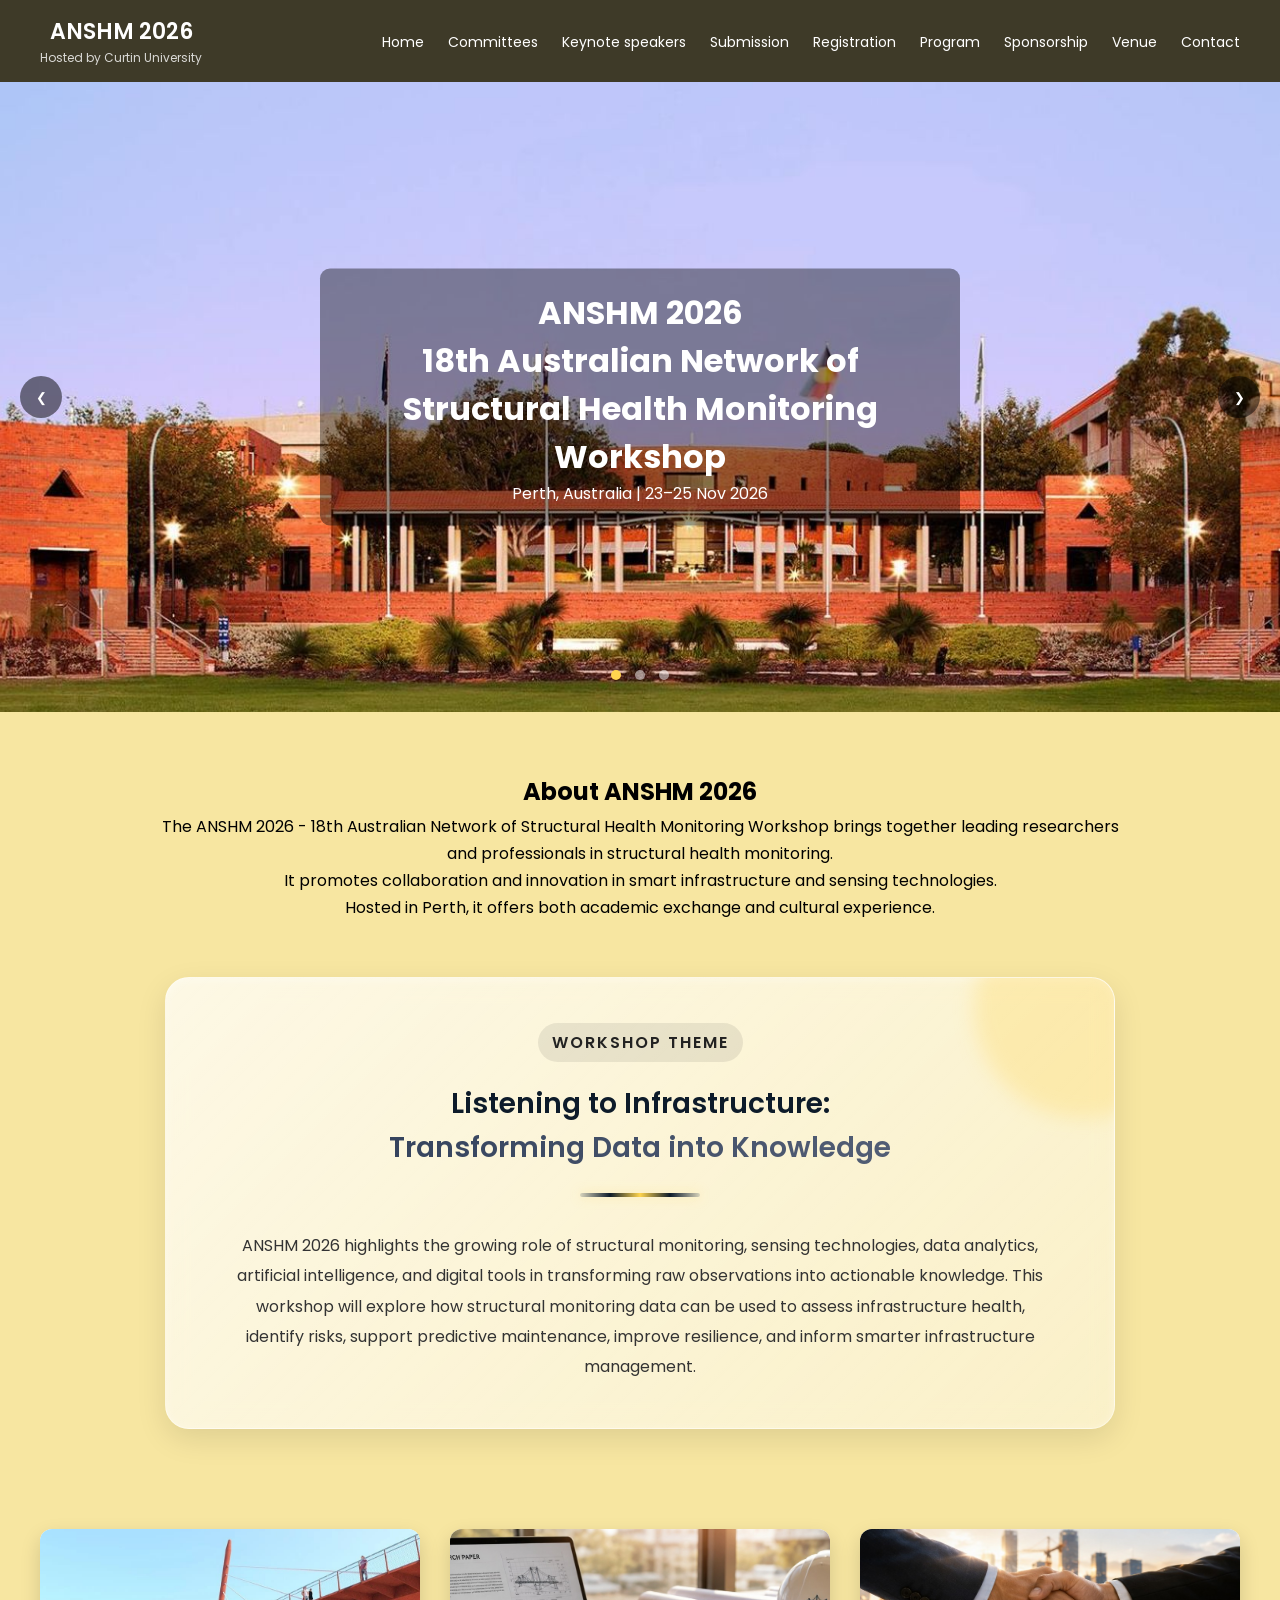
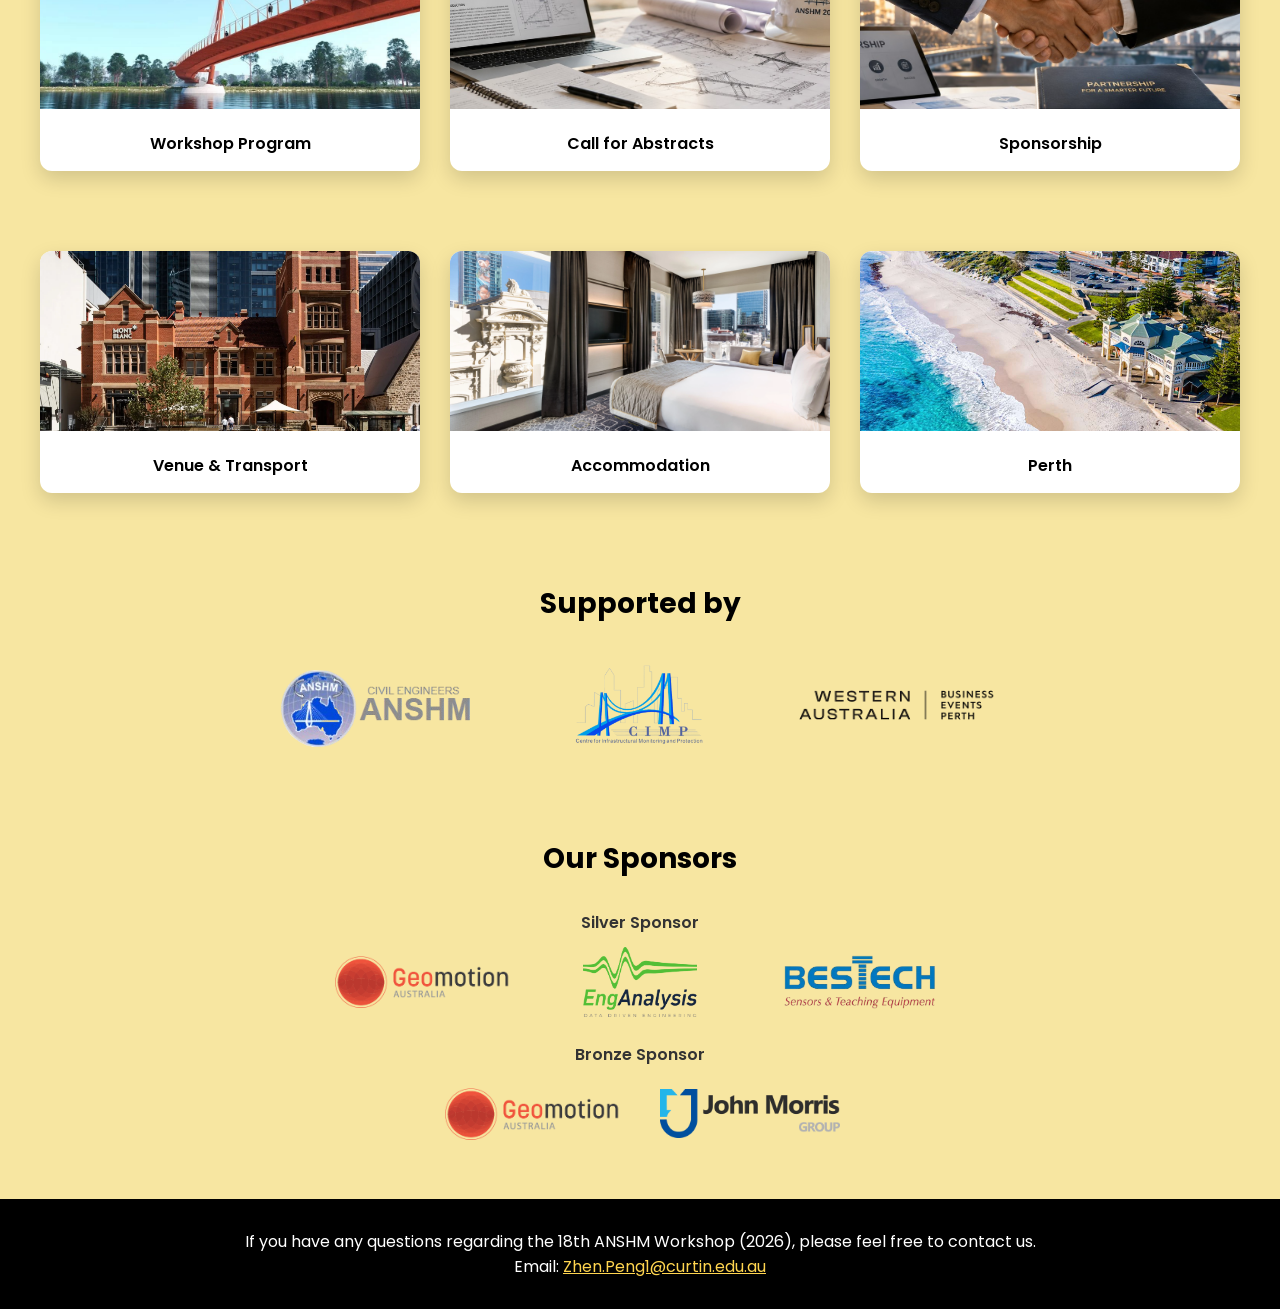
==== commit 8619a937: "Update index.html" ====
--- a/index.html
+++ b/index.html
@@ -1,879 +1,1304 @@
 <!DOCTYPE html>
 <html lang="en">
+
 <head>
-<meta charset="UTF-8">
-<meta name="viewport" content="width=device-width, initial-scale=1.0">
-
-<title>ANSHM 2026 PERTH</title>
-
-<link href="https://fonts.googleapis.com/css2?family=Poppins:wght@300;400;600&display=swap" rel="stylesheet">
-
-<style>
-*{
-    margin:0;
-    padding:0;
-    box-sizing:border-box;
-}
-
-body{
-    font-family:'Poppins',sans-serif;
-    background:#f7e6a1;
-}
-
-header{
-    display:flex;
-    justify-content:space-between;
-    align-items:center;
-    padding:15px 40px;
-    background:rgba(0,0,0,0.75);
-    color:#fff;
-    position:sticky;
-    top:0;
-    z-index:1000;
-}
-
-.logo{
-    font-size:22px;
-    font-weight:600;
-}
-
-.subtitle{
-    font-size:12px;
-    opacity:.8;
-}
-
-nav a{
-    margin-left:20px;
-    color:#fff;
-    text-decoration:none;
-    font-size:14px;
-}
-
-nav a:hover{
-    color:#ffd54f;
-}
-
-.menu-toggle{
-    display:none;
-    font-size:22px;
-    cursor:pointer;
-}
-
-@media(max-width:768px){
-
-    header{
-        padding:15px 20px;
-    }
-
-    nav{
-        display:none;
-        flex-direction:column;
-        background:#000;
-        position:absolute;
-        top:60px;
-        right:0;
-        width:200px;
-    }
-
-    nav.active{
-        display:flex;
-    }
-
-    nav a{
-        margin:0;
-        padding:12px 20px;
-    }
-
-    .menu-toggle{
-        display:block;
-    }
-}
-
-.slider{
-    position:relative;
-    height:70vh;
-    overflow:hidden;
-}
-
-.slides img{
-    width:100%;
-    height:70vh;
-    object-fit:cover;
-    position:absolute;
-    opacity:0;
-    transition:opacity 1s;
-}
-
-.slides img.active{
-    opacity:1;
-}
-
-.slider-controls{
-    position:absolute;
-    top:50%;
-    width:100%;
-    display:flex;
-    justify-content:space-between;
-    transform:translateY(-50%);
-    padding:0 20px;
-    pointer-events:none;
-}
-
-.slider-btn{
-    pointer-events:auto;
-    background:rgba(0,0,0,.5);
-    color:#fff;
-    border:none;
-    border-radius:50%;
-    width:42px;
-    height:42px;
-    cursor:pointer;
-}
-
-.slider-dots{
-    position:absolute;
-    bottom:20px;
-    width:100%;
-    text-align:center;
-}
-
-.dot{
-    display:inline-block;
-    width:10px;
-    height:10px;
-    background:#fff;
-    border-radius:50%;
-    margin:5px;
-    opacity:.5;
-    cursor:pointer;
-}
-
-.dot.active{
-    opacity:1;
-    background:#ffd54f;
-}
-
-.hero-text{
-    position:absolute;
-    top:50%;
-    left:50%;
-    transform:translate(-50%,-50%);
-    color:#fff;
-    background:rgba(0,0,0,.4);
-    padding:20px;
-    border-radius:10px;
-    text-align:center;
-}
-
-.section-title{
-    text-align:center;
-    margin:50px 0 20px;
-    font-size:28px;
-}
-
-.cards{
-    display:grid;
-    grid-template-columns:repeat(auto-fit,minmax(250px,1fr));
-    gap:30px;
-    padding:40px;
-}
-
-.card{
-    background:#fff;
-    border-radius:12px;
-    overflow:hidden;
-    box-shadow:0 8px 20px rgba(0,0,0,.15);
-    cursor:pointer;
-    transition:.3s;
-}
-
-.card:hover{
-    transform:translateY(-8px);
-}
-
-.card img{
-    width:100%;
-    height:180px;
-    object-fit:cover;
-}
-
-.card p{
-    text-align:center;
-    padding:15px;
-    font-weight:600;
-}
-
-.about{
-    padding:60px 20px;
-    max-width:1000px;
-    margin:auto;
-    text-align:center;
-    line-height:1.7;
-}
-
-.sponsors{
-    display:flex;
-    justify-content:center;
-    flex-wrap:wrap;
-    gap:30px;
-    padding:20px;
-}
-
-.sponsors img{
-    height:60px;
-}
-
-footer{
-    background:#000;
-    color:#fff;
-    text-align:center;
-    padding:30px;
-    margin-top:40px;
-}
-
-footer a{
-    color:#ffd54f;
-}
-</style>
-</head>
-
-<body>
-
-<!-- Header -->
-<header>
-
-    <div style="
-    display:flex;
-    flex-direction:column;
-    align-items:center;
-    justify-content:center;
-    ">
-
-        <div class="logo">
-            ANSHM 2026
-        </div>
-
-        <div class="subtitle" style="
-        margin-top:1px;
-        text-align:center;
-        ">
-            Hosted by Curtin University
-        </div>
-
-    </div>
-
-    <div class="menu-toggle" onclick="toggleMenu()">
-        ☰
-    </div>
-
-    <nav id="nav">
-        <a href="index.html">Home</a>
-        <a href="committees.html">Committees</a>
-        <a href="keynote.html">Keynote speakers</a>
-        <a href="abstracts.html">Submission</a>
-        <a href="registration.html">Registration</a>
-        <a href="docs/program.pdf" target="_blank">Program</a>
-        <a href="docs/sponsorship.pdf" target="_blank">Sponsorship</a>
-        <a href="venue.html">Venue</a>
-        <a href="contact.html">Contact</a>
-    </nav>
-
-</header>
-
-
-<!-- 1. Slider -->
-<div class="slider">
-
-    <div class="slides">
-        <img src="images/slide1.jpg" class="active" alt="Perth">
-        <img src="images/slide2.jpg" alt="Perth">
-        <img src="images/slide3.jpg" alt="Perth">
-    </div>
-
-    <div class="slider-controls">
-        <button class="slider-btn" onclick="prevSlide()">❮</button>
-        <button class="slider-btn" onclick="nextSlide()">❯</button>
-    </div>
-
-    <div class="slider-dots">
-        <span class="dot active" onclick="goToSlide(0)"></span>
-        <span class="dot" onclick="goToSlide(1)"></span>
-        <span class="dot" onclick="goToSlide(2)"></span>
-    </div>
-
-    <div class="hero-text">
-
-        <h1>
-            ANSHM 2026
-            <br>
-            18th Australian Network of Structural Health Monitoring Workshop
-        </h1>
-
-        <p>
-            Perth, Australia | 23–25 Nov 2026
-        </p>
-
-    </div>
-
-</div>
-
-
-<!-- 2. About -->
-<div class="about">
-
-    <h2>
-        About ANSHM 2026
-    </h2>
-
-    <p>
-        The ANSHM 2026 - 18th Australian Network of Structural Health Monitoring Workshop
-        brings together leading researchers and professionals in structural health monitoring.
-    </p>
-
-    <p>
-        It promotes collaboration and innovation in smart infrastructure and sensing technologies.
-    </p>
-
-    <p>
-        Hosted in Perth, it offers both academic exchange and cultural experience.
-    </p>
-
-
-    <!-- Workshop Theme Box -->
-    <div style="
-    margin:55px auto 0;
-    max-width:950px;
-    position:relative;
-    overflow:hidden;
-    border-radius:24px;
-    background:linear-gradient(
-        135deg,
-        rgba(255,255,255,0.72),
-        rgba(255,255,255,0.42)
-    );
-    backdrop-filter:blur(12px);
-    -webkit-backdrop-filter:blur(12px);
-    padding:45px 50px;
-    box-shadow:
-        0 10px 30px rgba(0,0,0,0.10),
-        0 2px 8px rgba(255,255,255,0.35) inset;
-    border:1px solid rgba(255,255,255,0.45);
-    ">
-
-        <!-- Decorative Glow -->
-        <div style="
-        position:absolute;
-        width:220px;
-        height:220px;
-        background:rgba(255,213,79,0.28);
-        border-radius:50%;
-        top:-80px;
-        right:-80px;
-        filter:blur(10px);
-        ">
-        </div>
-
-
-        <!-- Small Tag -->
-        <div style="
-        display:inline-block;
-        padding:6px 14px;
-        border-radius:999px;
-        background:rgba(0,0,0,0.08);
-        color:#222;
-        font-size:16px;
-        font-weight:600;
-        letter-spacing:2px;
-        text-transform:uppercase;
-        margin-bottom:22px;
-        ">
-            Workshop Theme
-        </div>
-
-
-        <!-- Theme Title -->
-        <div style="
-        font-size:28px;
-        font-weight:600;
-        line-height:1.45;
-        color:#0d1b2a;
-        margin-bottom:24px;
-        text-align:center;
-        ">
-
-            <div>
-                Listening to Infrastructure:
-            </div>
-
-            <div style="
-            margin-top:4px;
-            background:linear-gradient(90deg,#2b3a55,#5c677d);
-            -webkit-background-clip:text;
-            -webkit-text-fill-color:transparent;
-            ">
-                Transforming Data into Knowledge
-            </div>
-
-        </div>
-
-
-        <!-- Divider -->
-        <div style="
-        display:flex;
-        justify-content:center;
-        margin-bottom:34px;
-        ">
-
-            <div style="
-            width:120px;
-            height:4px;
-            border-radius:999px;
-            background:linear-gradient(
+    <meta charset="UTF-8">
+    <meta name="viewport" content="width=device-width, initial-scale=1.0">
+
+    <title>ANSHM 2026 PERTH</title>
+
+    <link
+        href="https://fonts.googleapis.com/css2?family=Poppins:wght@300;400;600&display=swap"
+        rel="stylesheet"
+    >
+
+    <style>
+        /* =========================================================
+           1. Global
+        ========================================================= */
+
+        * {
+            margin: 0;
+            padding: 0;
+            box-sizing: border-box;
+        }
+
+        body {
+            font-family: 'Poppins', sans-serif;
+            background: #f7e6a1;
+        }
+
+
+        /* =========================================================
+           2. Header and Navigation
+        ========================================================= */
+
+        header {
+            display: flex;
+            justify-content: space-between;
+            align-items: center;
+            padding: 15px 40px;
+            background: rgba(0, 0, 0, 0.75);
+            color: #fff;
+            position: sticky;
+            top: 0;
+            z-index: 1000;
+        }
+
+        .header-brand {
+            display: flex;
+            flex-direction: column;
+            align-items: center;
+            justify-content: center;
+        }
+
+        .logo {
+            font-size: 22px;
+            font-weight: 600;
+        }
+
+        .subtitle {
+            margin-top: 1px;
+            text-align: center;
+            font-size: 12px;
+            opacity: 0.8;
+        }
+
+        nav a {
+            margin-left: 20px;
+            color: #fff;
+            text-decoration: none;
+            font-size: 14px;
+        }
+
+        nav a:hover {
+            color: #ffd54f;
+        }
+
+        .menu-toggle {
+            display: none;
+            font-size: 22px;
+            cursor: pointer;
+            background: none;
+            border: none;
+            color: #fff;
+        }
+
+
+        /* =========================================================
+           3. Hero Slider
+        ========================================================= */
+
+        .slider {
+            position: relative;
+            height: 70vh;
+            overflow: hidden;
+        }
+
+        .slides img {
+            width: 100%;
+            height: 70vh;
+            object-fit: cover;
+            position: absolute;
+            opacity: 0;
+            transition: opacity 1s;
+        }
+
+        .slides img.active {
+            opacity: 1;
+        }
+
+        .slider-controls {
+            position: absolute;
+            top: 50%;
+            width: 100%;
+            display: flex;
+            justify-content: space-between;
+            transform: translateY(-50%);
+            padding: 0 20px;
+            pointer-events: none;
+        }
+
+        .slider-btn {
+            pointer-events: auto;
+            background: rgba(0, 0, 0, 0.5);
+            color: #fff;
+            border: none;
+            border-radius: 50%;
+            width: 42px;
+            height: 42px;
+            cursor: pointer;
+        }
+
+        .slider-dots {
+            position: absolute;
+            bottom: 20px;
+            width: 100%;
+            text-align: center;
+        }
+
+        .dot {
+            display: inline-block;
+            width: 10px;
+            height: 10px;
+            background: #fff;
+            border-radius: 50%;
+            margin: 5px;
+            opacity: 0.5;
+            cursor: pointer;
+        }
+
+        .dot.active {
+            opacity: 1;
+            background: #ffd54f;
+        }
+
+        .hero-text {
+            position: absolute;
+            top: 50%;
+            left: 50%;
+            transform: translate(-50%, -50%);
+            color: #fff;
+            background: rgba(0, 0, 0, 0.4);
+            padding: 20px;
+            border-radius: 10px;
+            text-align: center;
+        }
+
+
+        /* =========================================================
+           4. About
+        ========================================================= */
+
+        .about {
+            padding: 60px 20px;
+            max-width: 1000px;
+            margin: auto;
+            text-align: center;
+            line-height: 1.7;
+        }
+
+
+        /* =========================================================
+           5. Workshop Theme
+        ========================================================= */
+
+        .theme-box {
+            margin: 55px auto 0;
+            max-width: 950px;
+            position: relative;
+            overflow: hidden;
+            border-radius: 24px;
+            background: linear-gradient(
+                135deg,
+                rgba(255, 255, 255, 0.72),
+                rgba(255, 255, 255, 0.42)
+            );
+            backdrop-filter: blur(12px);
+            -webkit-backdrop-filter: blur(12px);
+            padding: 45px 50px;
+            box-shadow:
+                0 10px 30px rgba(0, 0, 0, 0.10),
+                0 2px 8px rgba(255, 255, 255, 0.35) inset;
+            border: 1px solid rgba(255, 255, 255, 0.45);
+        }
+
+        .theme-glow {
+            position: absolute;
+            width: 220px;
+            height: 220px;
+            background: rgba(255, 213, 79, 0.28);
+            border-radius: 50%;
+            top: -80px;
+            right: -80px;
+            filter: blur(10px);
+        }
+
+        .theme-tag {
+            display: inline-block;
+            padding: 6px 14px;
+            border-radius: 999px;
+            background: rgba(0, 0, 0, 0.08);
+            color: #222;
+            font-size: 16px;
+            font-weight: 600;
+            letter-spacing: 2px;
+            text-transform: uppercase;
+            margin-bottom: 22px;
+        }
+
+        .theme-title {
+            font-size: 28px;
+            font-weight: 600;
+            line-height: 1.45;
+            color: #0d1b2a;
+            margin-bottom: 24px;
+            text-align: center;
+        }
+
+        .theme-title-accent {
+            margin-top: 4px;
+            background: linear-gradient(90deg, #2b3a55, #5c677d);
+            -webkit-background-clip: text;
+            -webkit-text-fill-color: transparent;
+        }
+
+        .theme-divider-container {
+            display: flex;
+            justify-content: center;
+            margin-bottom: 34px;
+        }
+
+        .theme-divider {
+            width: 120px;
+            height: 4px;
+            border-radius: 999px;
+            background: linear-gradient(
                 90deg,
-                rgba(13,27,42,0.15) 0%,
+                rgba(13, 27, 42, 0.15) 0%,
                 #0d1b2a 25%,
                 #ffd54f 50%,
                 #0d1b2a 75%,
-                rgba(13,27,42,0.15) 100%
+                rgba(13, 27, 42, 0.15) 100%
             );
-            box-shadow:0 0 12px rgba(255,213,79,0.35);
-            ">
+            box-shadow: 0 0 12px rgba(255, 213, 79, 0.35);
+        }
+
+        .theme-content {
+            font-size: 16px;
+            line-height: 1.9;
+            color: #333;
+            font-weight: 400;
+            max-width: 820px;
+            margin: auto;
+            text-align: center;
+        }
+
+
+        /* =========================================================
+           6. Information Cards
+        ========================================================= */
+
+        .cards {
+            display: grid;
+            grid-template-columns: repeat(auto-fit, minmax(250px, 1fr));
+            gap: 30px;
+            padding: 40px;
+        }
+
+        .card {
+            background: #fff;
+            border-radius: 12px;
+            overflow: hidden;
+            box-shadow: 0 8px 20px rgba(0, 0, 0, 0.15);
+            cursor: pointer;
+            transition: 0.3s;
+        }
+
+        .card:hover {
+            transform: translateY(-8px);
+        }
+
+        .card img {
+            width: 100%;
+            height: 180px;
+            object-fit: cover;
+        }
+
+        .card p {
+            text-align: center;
+            padding: 15px;
+            font-weight: 600;
+        }
+
+
+        /* =========================================================
+           7. Section Titles
+        ========================================================= */
+
+        .section-title {
+            text-align: center;
+            margin: 50px 0 20px;
+            font-size: 28px;
+        }
+
+
+        /* =========================================================
+           8. Supported By
+        ========================================================= */
+
+        .support-list {
+            display: flex;
+            justify-content: center;
+            align-items: center;
+            flex-wrap: wrap;
+            gap: 40px;
+            padding: 15px 20px 30px;
+        }
+
+        .support-item {
+            display: flex;
+            flex-direction: column;
+            align-items: center;
+            text-align: center;
+        }
+
+        .support-logo {
+            width: 220px;
+            height: 90px;
+            display: flex;
+            align-items: center;
+            justify-content: center;
+            margin-bottom: 8px;
+            transition: 0.3s;
+        }
+
+        .support-logo img {
+            max-width: 100%;
+            max-height: 100%;
+            object-fit: contain;
+        }
+
+
+        /* =========================================================
+           9. Sponsors
+        ========================================================= */
+
+        .sponsors {
+            display: flex;
+            flex-direction: column;
+            align-items: center;
+            gap: 25px;
+            padding: 10px;
+        }
+
+        .sponsor-row {
+            display: flex;
+            flex-direction: column;
+            align-items: center;
+            text-align: center;
+        }
+
+        .sponsor-title {
+            font-size: 16px;
+            font-weight: 600;
+            margin-bottom: 12px;
+            color: #333;
+        }
+
+        .sponsor-list {
+            display: flex;
+            justify-content: center;
+            align-items: center;
+            flex-wrap: wrap;
+            gap: 40px;
+        }
+
+        .sponsor-logo {
+            width: 180px;
+            height: 70px;
+            display: flex;
+            align-items: center;
+            justify-content: center;
+        }
+
+        .sponsor-logo img {
+            max-width: 100%;
+            max-height: 100%;
+            object-fit: contain;
+        }
+
+
+        /* =========================================================
+           10. Footer
+        ========================================================= */
+
+        footer {
+            background: #000;
+            color: #fff;
+            text-align: center;
+            padding: 30px;
+            margin-top: 40px;
+        }
+
+        footer a {
+            color: #ffd54f;
+        }
+
+
+        /* =========================================================
+           11. Mobile Optimisation
+        ========================================================= */
+
+        @media (max-width: 768px) {
+
+            /* Header */
+
+            header {
+                padding: 12px 20px;
+            }
+
+            .logo {
+                font-size: 20px;
+            }
+
+            .subtitle {
+                font-size: 11px;
+            }
+
+            .menu-toggle {
+                display: block;
+            }
+
+            nav {
+                display: none;
+                flex-direction: column;
+                background: #000;
+                position: absolute;
+                top: 100%;
+                right: 0;
+                width: 220px;
+                box-shadow: 0 8px 20px rgba(0, 0, 0, 0.25);
+            }
+
+            nav.active {
+                display: flex;
+            }
+
+            nav a {
+                margin: 0;
+                padding: 12px 20px;
+                font-size: 14px;
+                border-bottom: 1px solid rgba(255, 255, 255, 0.08);
+            }
+
+
+            /* Hero Slider */
+
+            .slider {
+                height: 60vh;
+                min-height: 430px;
+            }
+
+            .slides img {
+                height: 60vh;
+                min-height: 430px;
+            }
+
+            .hero-text {
+                width: calc(100% - 50px);
+                padding: 18px 16px;
+            }
+
+            .hero-text h1 {
+                font-size: 23px;
+                line-height: 1.4;
+            }
+
+            .hero-text p {
+                margin-top: 8px;
+                font-size: 14px;
+            }
+
+            .slider-controls {
+                padding: 0 12px;
+            }
+
+            .slider-btn {
+                width: 38px;
+                height: 38px;
+            }
+
+            .slider-dots {
+                bottom: 14px;
+            }
+
+
+            /* About */
+
+            .about {
+                padding: 45px 16px;
+                line-height: 1.7;
+            }
+
+            .about h2 {
+                font-size: 24px;
+                margin-bottom: 12px;
+            }
+
+
+            /* Workshop Theme */
+
+            .theme-box {
+                margin-top: 40px;
+                padding: 32px 20px;
+                border-radius: 20px;
+            }
+
+            .theme-glow {
+                width: 170px;
+                height: 170px;
+                top: -65px;
+                right: -65px;
+            }
+
+            .theme-tag {
+                font-size: 13px;
+                letter-spacing: 1.5px;
+                margin-bottom: 18px;
+            }
+
+            .theme-title {
+                font-size: 23px;
+                line-height: 1.4;
+                margin-bottom: 20px;
+            }
+
+            .theme-divider-container {
+                margin-bottom: 26px;
+            }
+
+            .theme-content {
+                font-size: 15px;
+                line-height: 1.8;
+            }
+
+
+            /* Information Cards */
+
+            .cards {
+                grid-template-columns: 1fr;
+                gap: 20px;
+                padding: 20px;
+            }
+
+            .card:hover {
+                transform: none;
+            }
+
+            .card img {
+                height: 180px;
+            }
+
+
+            /* Section Titles */
+
+            .section-title {
+                margin: 42px 0 16px;
+                font-size: 24px;
+            }
+
+
+            /* Supported By */
+
+            .support-list {
+                gap: 20px;
+                padding: 10px 15px 25px;
+            }
+
+            .support-logo {
+                width: 170px;
+                height: 72px;
+                margin-bottom: 4px;
+            }
+
+
+            /* Sponsors */
+
+            .sponsors {
+                gap: 28px;
+                padding: 10px 15px;
+            }
+
+            .sponsor-title {
+                margin-bottom: 10px;
+            }
+
+            .sponsor-list {
+                gap: 22px;
+            }
+
+            .sponsor-logo {
+                width: 150px;
+                height: 62px;
+            }
+
+
+            /* Footer */
+
+            footer {
+                padding: 25px 18px;
+                margin-top: 35px;
+                font-size: 13px;
+                line-height: 1.7;
+            }
+        }
+
+
+        /* =========================================================
+           12. Small Mobile Screens
+        ========================================================= */
+
+        @media (max-width: 480px) {
+
+            .hero-text {
+                width: calc(100% - 36px);
+            }
+
+            .hero-text h1 {
+                font-size: 20px;
+            }
+
+            .hero-text p {
+                font-size: 13px;
+            }
+
+            .theme-box {
+                padding: 28px 16px;
+            }
+
+            .theme-title {
+                font-size: 21px;
+            }
+
+            .theme-content {
+                font-size: 14px;
+            }
+
+            .support-list {
+                gap: 15px;
+            }
+
+            .support-logo {
+                width: 145px;
+                height: 65px;
+            }
+
+            .sponsor-list {
+                gap: 18px;
+            }
+
+            .sponsor-logo {
+                width: 135px;
+                height: 58px;
+            }
+        }
+    </style>
+</head>
+
+
+<body>
+
+    <!-- =========================================================
+         1. Header
+    ========================================================== -->
+
+    <header>
+
+        <div class="header-brand">
+
+            <div class="logo">
+                ANSHM 2026
             </div>
 
-        </div>
-
-
-        <!-- Theme Content -->
-        <div style="
-        font-size:16px;
-        line-height:1.9;
-        color:#333;
-        font-weight:400;
-        max-width:820px;
-        margin:auto;
-        text-align:center;
-        ">
-            ANSHM 2026 highlights the growing role of structural monitoring,
-            sensing technologies, data analytics, artificial intelligence,
-            and digital tools in transforming raw observations into actionable
-            knowledge. This workshop will explore how structural monitoring data
-            can be used to assess infrastructure health, identify risks, support
-            predictive maintenance, improve resilience, and inform smarter
-            infrastructure management.
+            <div class="subtitle">
+                Hosted by Curtin University
+            </div>
+
+        </div>
+
+        <button
+            class="menu-toggle"
+            id="menuToggle"
+            type="button"
+            aria-label="Toggle navigation menu"
+            aria-expanded="false"
+            onclick="toggleMenu()"
+        >
+            ☰
+        </button>
+
+        <nav id="nav">
+            <a href="index.html">Home</a>
+            <a href="committees.html">Committees</a>
+            <a href="keynote.html">Keynote speakers</a>
+            <a href="abstracts.html">Submission</a>
+            <a href="registration.html">Registration</a>
+            <a href="docs/program.pdf" target="_blank">Program</a>
+            <a href="docs/sponsorship.pdf" target="_blank">Sponsorship</a>
+            <a href="venue.html">Venue</a>
+            <a href="contact.html">Contact</a>
+        </nav>
+
+    </header>
+
+
+    <!-- =========================================================
+         2. Hero Slider
+    ========================================================== -->
+
+    <div class="slider">
+
+        <div class="slides">
+
+            <img
+                src="images/slide1.jpg"
+                class="active"
+                alt="Perth"
+            >
+
+            <img
+                src="images/slide2.jpg"
+                alt="Perth"
+            >
+
+            <img
+                src="images/slide3.jpg"
+                alt="Perth"
+            >
+
+        </div>
+
+        <div class="slider-controls">
+
+            <button
+                class="slider-btn"
+                type="button"
+                aria-label="Previous slide"
+                onclick="prevSlide()"
+            >
+                ❮
+            </button>
+
+            <button
+                class="slider-btn"
+                type="button"
+                aria-label="Next slide"
+                onclick="nextSlide()"
+            >
+                ❯
+            </button>
+
+        </div>
+
+        <div class="slider-dots">
+
+            <span
+                class="dot active"
+                onclick="goToSlide(0)"
+            ></span>
+
+            <span
+                class="dot"
+                onclick="goToSlide(1)"
+            ></span>
+
+            <span
+                class="dot"
+                onclick="goToSlide(2)"
+            ></span>
+
+        </div>
+
+        <div class="hero-text">
+
+            <h1>
+                ANSHM 2026
+                <br>
+                18th Australian Network of Structural Health Monitoring Workshop
+            </h1>
+
+            <p>
+                Perth, Australia | 23–25 Nov 2026
+            </p>
+
         </div>
 
     </div>
 
-</div>
-
-
-<!-- 3. Main Information Cards -->
-<div class="cards">
-
-    <div class="card" onclick="window.open('docs/program.pdf')">
-        <img src="images/program.jpg" alt="Workshop Program">
-        <p>Workshop Program</p>
+
+    <!-- =========================================================
+         3. About ANSHM 2026
+    ========================================================== -->
+
+    <div class="about">
+
+        <h2>
+            About ANSHM 2026
+        </h2>
+
+        <p>
+            The ANSHM 2026 - 18th Australian Network of Structural Health Monitoring Workshop
+            brings together leading researchers and professionals in structural health monitoring.
+        </p>
+
+        <p>
+            It promotes collaboration and innovation in smart infrastructure and sensing technologies.
+        </p>
+
+        <p>
+            Hosted in Perth, it offers both academic exchange and cultural experience.
+        </p>
+
+
+        <!-- Workshop Theme -->
+
+        <div class="theme-box">
+
+            <div class="theme-glow"></div>
+
+            <div class="theme-tag">
+                Workshop Theme
+            </div>
+
+            <div class="theme-title">
+
+                <div>
+                    Listening to Infrastructure:
+                </div>
+
+                <div class="theme-title-accent">
+                    Transforming Data into Knowledge
+                </div>
+
+            </div>
+
+            <div class="theme-divider-container">
+
+                <div class="theme-divider"></div>
+
+            </div>
+
+            <div class="theme-content">
+                ANSHM 2026 highlights the growing role of structural monitoring,
+                sensing technologies, data analytics, artificial intelligence,
+                and digital tools in transforming raw observations into actionable
+                knowledge. This workshop will explore how structural monitoring data
+                can be used to assess infrastructure health, identify risks, support
+                predictive maintenance, improve resilience, and inform smarter
+                infrastructure management.
+            </div>
+
+        </div>
+
     </div>
 
-    <div class="card" onclick="window.open('abstracts.html')">
-        <img src="images/abstract.jpg" alt="Call for Abstracts">
-        <p>Call for Abstracts</p>
+
+    <!-- =========================================================
+         4. Main Information Cards
+    ========================================================== -->
+
+    <div class="cards">
+
+        <div
+            class="card"
+            onclick="window.open('docs/program.pdf')"
+        >
+
+            <img
+                src="images/program.jpg"
+                alt="Workshop Program"
+            >
+
+            <p>
+                Workshop Program
+            </p>
+
+        </div>
+
+
+        <div
+            class="card"
+            onclick="window.open('abstracts.html')"
+        >
+
+            <img
+                src="images/abstract.jpg"
+                alt="Call for Abstracts"
+            >
+
+            <p>
+                Call for Abstracts
+            </p>
+
+        </div>
+
+
+        <div
+            class="card"
+            onclick="window.open('docs/sponsorship.pdf')"
+        >
+
+            <img
+                src="images/sponsorship.jpg"
+                alt="Sponsorship"
+            >
+
+            <p>
+                Sponsorship
+            </p>
+
+        </div>
+
     </div>
 
-    <div class="card" onclick="window.open('docs/sponsorship.pdf')">
-        <img src="images/sponsorship.jpg" alt="Sponsorship">
-        <p>Sponsorship</p>
+
+    <!-- =========================================================
+         5. Location Information Cards
+    ========================================================== -->
+
+    <div class="cards">
+
+        <div
+            class="card"
+            onclick="window.open('venue.html')"
+        >
+
+            <img
+                src="images/venue.jpg"
+                alt="Venue and Transport"
+            >
+
+            <p>
+                Venue &amp; Transport
+            </p>
+
+        </div>
+
+
+        <div
+            class="card"
+            onclick="window.open('accommodation.html')"
+        >
+
+            <img
+                src="images/accommodation.jpg"
+                alt="Accommodation"
+            >
+
+            <p>
+                Accommodation
+            </p>
+
+        </div>
+
+
+        <div
+            class="card"
+            onclick="window.open('perth.html')"
+        >
+
+            <img
+                src="images/perth.jpg"
+                alt="Perth"
+            >
+
+            <p>
+                Perth
+            </p>
+
+        </div>
+
     </div>
 
-</div>
-
-
-<!-- 4. Location Information Cards -->
-<div class="cards">
-
-    <div class="card" onclick="window.open('venue.html')">
-        <img src="images/venue.jpg" alt="Venue and Transport">
-        <p>Venue &amp; Transport</p>
+
+    <!-- =========================================================
+         6. Supported By
+    ========================================================== -->
+
+    <h2 class="section-title">
+        Supported by
+    </h2>
+
+    <div class="support-list">
+
+
+        <!-- Support Organisation 1: ANSHM -->
+
+        <div class="support-item">
+
+            <a
+                class="support-logo"
+                href="https://www.anshm.org.au/"
+                target="_blank"
+            >
+
+                <img
+                    src="images/supported1.png"
+                    alt="Australian Network of Structural Health Monitoring Logo"
+                >
+
+            </a>
+
+        </div>
+
+
+        <!-- Support Organisation 2: Curtin University -->
+
+        <div class="support-item">
+
+            <a
+                class="support-logo"
+                href="https://structuraldynamics.curtin.edu.au/"
+                target="_blank"
+            >
+
+                <img
+                    src="images/supported2.png"
+                    alt="Centre for Infrastructural Monitoring and Protection, Curtin University Logo"
+                >
+
+            </a>
+
+        </div>
+
+
+        <!-- Support Organisation 3: Business Events Perth -->
+
+        <div class="support-item">
+
+            <a
+                class="support-logo"
+                href="https://www.businesseventsperth.com/"
+                target="_blank"
+            >
+
+                <img
+                    src="images/supported3.png"
+                    alt="Business Events Perth Logo"
+                >
+
+            </a>
+
+        </div>
+
     </div>
 
-    <div class="card" onclick="window.open('accommodation.html')">
-        <img src="images/accommodation.jpg" alt="Accommodation">
-        <p>Accommodation</p>
+
+    <!-- =========================================================
+         7. Sponsors
+    ========================================================== -->
+
+    <h2 class="section-title">
+        Our Sponsors
+    </h2>
+
+    <div class="sponsors">
+
+
+        <!-- Silver Sponsors -->
+
+        <div class="sponsor-row">
+
+            <div class="sponsor-title">
+                Silver Sponsor
+            </div>
+
+            <div class="sponsor-list">
+
+
+                <!-- Silver Sponsor 1: Geomotion -->
+
+                <a
+                    class="sponsor-logo"
+                    href="https://www.geomotion.com.au/"
+                    target="_blank"
+                >
+
+                    <img
+                        src="images/sponsors1.png"
+                        alt="Geomotion Logo"
+                    >
+
+                </a>
+
+
+                <!-- Silver Sponsor 2: EngAnalysis -->
+
+                <a
+                    class="sponsor-logo"
+                    href="https://www.enganalysis.com.au/"
+                    target="_blank"
+                >
+
+                    <img
+                        src="images/sponsors2.png"
+                        alt="EngAnalysis Logo"
+                    >
+
+                </a>
+
+
+                <!-- Silver Sponsor 3: Bestech Australia Pty Ltd -->
+
+                <a
+                    class="sponsor-logo"
+                    href="https://www.bestech.com.au/"
+                    target="_blank"
+                >
+
+                    <img
+                        src="images/sponsors3.png"
+                        alt="Bestech Australia Pty Ltd Logo"
+                    >
+
+                </a>
+
+            </div>
+
+        </div>
+
+
+        <!-- Bronze Sponsors -->
+
+        <div class="sponsor-row">
+
+            <div class="sponsor-title">
+                Bronze Sponsor
+            </div>
+
+            <div class="sponsor-list">
+
+
+                <!-- Bronze Sponsor 1: Geomotion -->
+
+                <a
+                    class="sponsor-logo"
+                    href="https://www.geomotion.com.au/"
+                    target="_blank"
+                >
+
+                    <img
+                        src="images/sponsorb1.png"
+                        alt="Geomotion Logo"
+                    >
+
+                </a>
+
+
+                <!-- Bronze Sponsor 2: John Morris Group -->
+
+                <a
+                    class="sponsor-logo"
+                    href="https://www.johnmorrisgroup.com/"
+                    target="_blank"
+                >
+
+                    <img
+                        src="images/sponsorb2.png"
+                        alt="John Morris Group Logo"
+                    >
+
+                </a>
+
+            </div>
+
+        </div>
+
     </div>
 
-    <div class="card" onclick="window.open('perth.html')">
-        <img src="images/perth.jpg" alt="Perth">
-        <p>Perth</p>
-    </div>
-
-</div>
-
-
-<!-- 5. Supported By -->
-<h2 class="section-title">
-    Supported by
-</h2>
-
-<div style="
-display:flex;
-justify-content:center;
-align-items:center;
-flex-wrap:wrap;
-gap:40px;
-padding:15px 20px 30px;
-">
-
-
-    <!-- Support Organisation 1 -->
-    <div style="
-    display:flex;
-    flex-direction:column;
-    align-items:center;
-    text-align:center;
-    ">
-
-        <a href="https://www.anshm.org.au/"
-           target="_blank"
-           style="
-           width:220px;
-           height:90px;
-           display:flex;
-           align-items:center;
-           justify-content:center;
-           margin-bottom:8px;
-           transition:0.3s;
-           ">
-
-            <img src="images/supported1.png"
-                 alt="Australian Network of Structural Health Monitoring"
-                 style="
-                 max-width:100%;
-                 max-height:100%;
-                 object-fit:contain;
-                 ">
-
-        </a>
-
-    </div>
-
-
-    <!-- Support Organisation 2 -->
-    <div style="
-    display:flex;
-    flex-direction:column;
-    align-items:center;
-    text-align:center;
-    ">
-
-        <a href="https://structuraldynamics.curtin.edu.au/"
-           target="_blank"
-           style="
-           width:220px;
-           height:90px;
-           display:flex;
-           align-items:center;
-           justify-content:center;
-           margin-bottom:8px;
-           transition:0.3s;
-           ">
-
-
-            <img src="images/supported2.png"
-                 alt="Centre for Infrastructural Monitoring and Protection (Curtin University)"
-                 style="
-                 max-width:100%;
-                 max-height:100%;
-                 object-fit:contain;
-                 ">
-
-
-        </a>
-
-    </div>
-
-
-    <!-- Support Organisation 3 -->
-    <div style="
-    display:flex;
-    flex-direction:column;
-    align-items:center;
-    text-align:center;
-    ">
-
-        <a href="https://www.businesseventsperth.com/"
-           target="_blank"
-           style="
-           width:220px;
-           height:90px;
-           display:flex;
-           align-items:center;
-           justify-content:center;
-           margin-bottom:8px;
-           transition:0.3s;
-           ">
-        
-
-            <img src="images/supported3.png"
-                 alt="Business Events Perth"
-                 style="
-                 max-width:100%;
-                 max-height:100%;
-                 object-fit:contain;
-                 ">
-
-        </a>
-
-    </div>
-
-</div>
-
-
-<!-- 6. Sponsors -->
-<h2 class="section-title">
-    Our Sponsors
-</h2>
-
-<div class="sponsors" style="
-display:flex;
-flex-direction:column;
-align-items:center;
-gap:25px;
-padding:10px;
-">
-
-
-    <!-- Silver Sponsor Row -->
-    <div style="
-    display:flex;
-    flex-direction:column;
-    align-items:center;
-    text-align:center;
-    ">
-
-        <!-- Title -->
-        <div style="
-        font-size:16px;
-        font-weight:600;
-        margin-bottom:12px;
-        color:#333;
-        ">
-            Silver Sponsor
-        </div>
-
-
-        <!-- Silver Sponsors -->
-        <div style="
-        display:flex;
-        justify-content:center;
-        align-items:center;
-        flex-wrap:wrap;
-        gap:40px;
-        ">
-
-
-            <!-- Silver Sponsor 1: Geomotion -->
-            <a href="https://www.geomotion.com.au/"
-               target="_blank"
-               style="
-               width:180px;
-               height:70px;
-               display:flex;
-               align-items:center;
-               justify-content:center;
-               ">
-
-
-                <img src="images/sponsors1.png"
-                     alt="Geomotion Logo"
-                     style="
-                     max-width:100%;
-                     max-height:100%;
-                     object-fit:contain;
-                     ">
-
+
+    <!-- =========================================================
+         8. Footer
+    ========================================================== -->
+
+    <footer>
+
+        <p>
+            If you have any questions regarding the 18th ANSHM Workshop (2026),
+            please feel free to contact us.
+        </p>
+
+        <p>
+            Email:
+            <a href="mailto:Zhen.Peng1@curtin.edu.au">
+                Zhen.Peng1@curtin.edu.au
             </a>
-
-			<!-- Silver Sponsor 2: EngAnalysis -->
-            <a href="https://www.enganalysis.com.au/"
-               target="_blank"
-               style="
-               width:180px;
-               height:70px;
-               display:flex;
-               align-items:center;
-               justify-content:center;
-               ">
-
-
-                <img src="images/sponsors2.png"
-                     alt="Geomotion Logo"
-                     style="
-                     max-width:100%;
-                     max-height:100%;
-                     object-fit:contain;
-                     ">
-
-            </a>
-
-        </div>
-
-    </div>
-
-
-    <!-- Bronze Sponsor Row -->
-    <div style="
-    display:flex;
-    flex-direction:column;
-    align-items:center;
-    text-align:center;
-    ">
-
-        <!-- Title -->
-        <div style="
-        font-size:16px;
-        font-weight:600;
-        margin-bottom:12px;
-        color:#333;
-        ">
-            Bronze Sponsor
-        </div>
-
-
-        <!-- Bronze Sponsors -->
-        <div style="
-        display:flex;
-        justify-content:center;
-        align-items:center;
-        flex-wrap:wrap;
-        gap:40px;
-        ">
-
-
-            <!-- Bronze Sponsor 1: Geomotion -->
-            <a href="https://www.geomotion.com.au/"
-               target="_blank"
-               style="
-               width:180px;
-               height:70px;
-               display:flex;
-               align-items:center;
-               justify-content:center;
-               ">
-
-                <img src="images/sponsorb1.png"
-                     alt="Geomotion Logo"
-                     style="
-                     max-width:100%;
-                     max-height:100%;
-                     object-fit:contain;
-                     ">
-
-            </a>
-
-
-            <!-- Bronze Sponsor 2: John Morris Group -->
-            <a href="https://www.johnmorrisgroup.com/"
-               target="_blank"
-               style="
-               width:180px;
-               height:70px;
-               display:flex;
-               align-items:center;
-               justify-content:center;
-               ">
-
-                <img src="images/sponsorb2.png"
-                     alt="John Morris Group Logo"
-                     style="
-                     max-width:100%;
-                     max-height:100%;
-                     object-fit:contain;
-                     ">
-
-            </a>
-
-        </div>
-
-    </div>
-
-
-</div>
-
-
-<!-- Footer -->
-<footer>
-
-    <p>
-        If you have any questions regarding the 18th ANSHM Workshop (2026),
-        please feel free to contact us.
-    </p>
-
-    <p>
-        Email:
-        <a href="mailto:Zhen.Peng1@curtin.edu.au">
-            Zhen.Peng1@curtin.edu.au
-        </a>
-    </p>
-
-</footer>
-
-
-<script>
-let index = 0;
-
-const slides = document.querySelectorAll('.slides img');
-const dots = document.querySelectorAll('.dot');
-
-let interval;
-
-function showSlide(i){
-
-    slides.forEach(slide => {
-        slide.classList.remove('active');
-    });
-
-    dots.forEach(dot => {
-        dot.classList.remove('active');
-    });
-
-    index = (i + slides.length) % slides.length;
-
-    slides[index].classList.add('active');
-    dots[index].classList.add('active');
-}
-
-function nextSlide(){
-    showSlide(index + 1);
-    resetAuto();
-}
-
-function prevSlide(){
-    showSlide(index - 1);
-    resetAuto();
-}
-
-function goToSlide(i){
-    showSlide(i);
-    resetAuto();
-}
-
-function startAuto(){
-    interval = setInterval(() => {
-        nextSlide();
-    }, 3000);
-}
-
-function resetAuto(){
-    clearInterval(interval);
-    startAuto();
-}
-
-function toggleMenu(){
-    document.getElementById('nav').classList.toggle('active');
-}
-
-startAuto();
-</script>
+        </p>
+
+    </footer>
+
+
+    <!-- =========================================================
+         9. JavaScript
+    ========================================================== -->
+
+    <script>
+        let index = 0;
+        let interval;
+
+        const slides = document.querySelectorAll('.slides img');
+        const dots = document.querySelectorAll('.dot');
+
+
+        function showSlide(i) {
+
+            slides.forEach(slide => {
+                slide.classList.remove('active');
+            });
+
+            dots.forEach(dot => {
+                dot.classList.remove('active');
+            });
+
+            index = (i + slides.length) % slides.length;
+
+            slides[index].classList.add('active');
+            dots[index].classList.add('active');
+        }
+
+
+        function nextSlide() {
+            showSlide(index + 1);
+            resetAuto();
+        }
+
+
+        function prevSlide() {
+            showSlide(index - 1);
+            resetAuto();
+        }
+
+
+        function goToSlide(i) {
+            showSlide(i);
+            resetAuto();
+        }
+
+
+        function startAuto() {
+
+            interval = setInterval(() => {
+                showSlide(index + 1);
+            }, 3000);
+
+        }
+
+
+        function resetAuto() {
+            clearInterval(interval);
+            startAuto();
+        }
+
+
+        function toggleMenu() {
+
+            const nav = document.getElementById('nav');
+            const menuToggle = document.getElementById('menuToggle');
+
+            nav.classList.toggle('active');
+
+            menuToggle.setAttribute(
+                'aria-expanded',
+                nav.classList.contains('active')
+            );
+
+        }
+
+
+        startAuto();
+    </script>
 
 </body>
+
 </html>
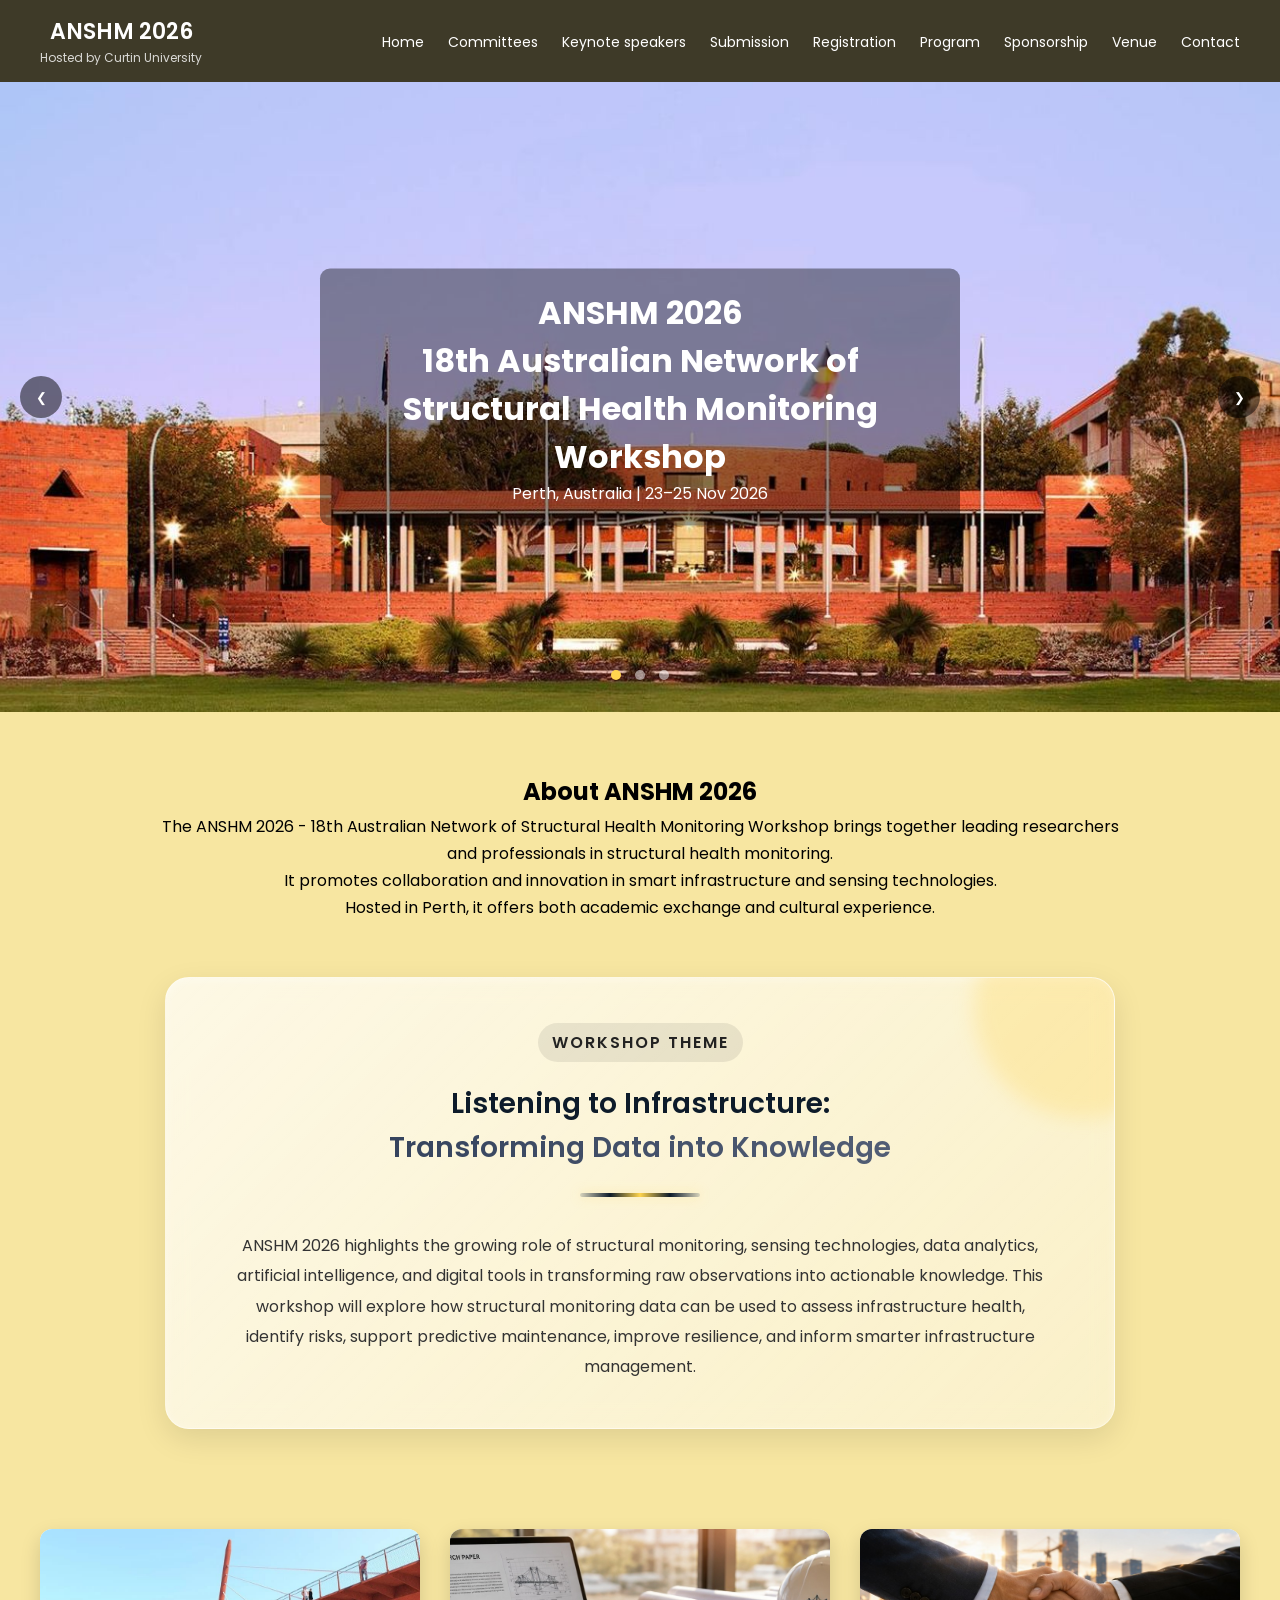
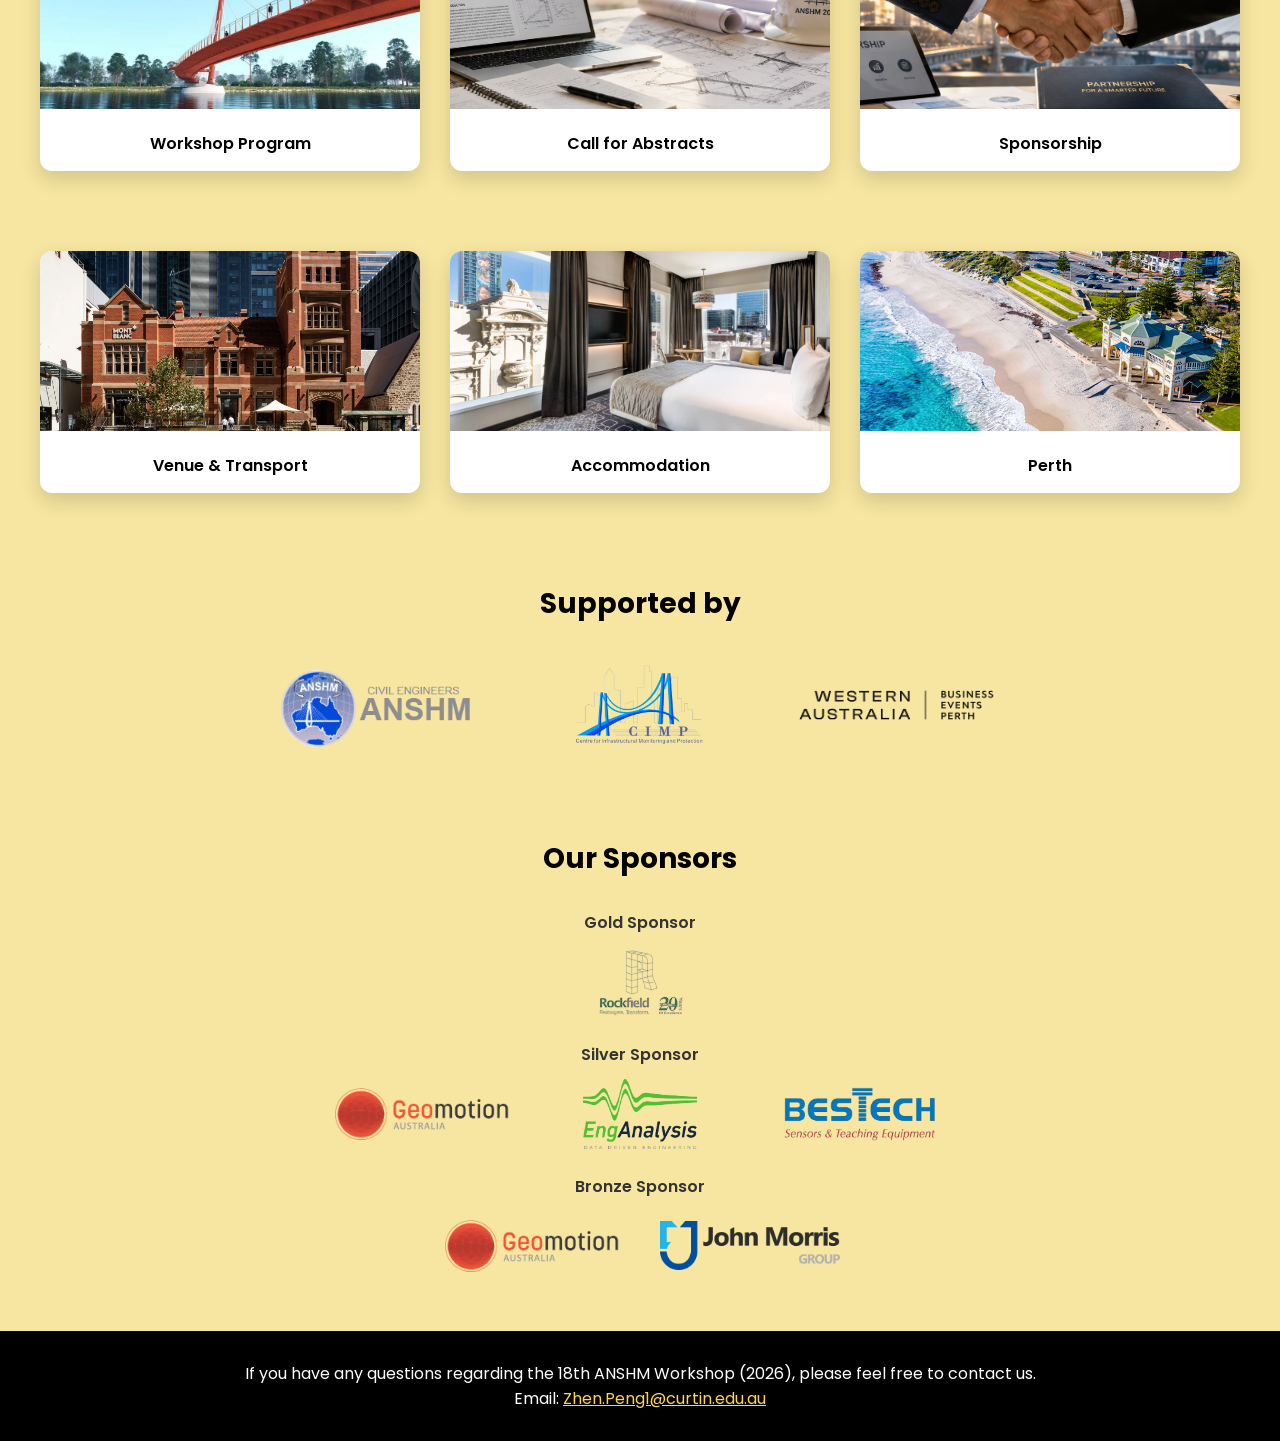
==== commit 4a72f480: "Update index.html" ====
--- a/index.html
+++ b/index.html
@@ -1086,6 +1086,37 @@
     <div class="sponsors">
 
 
+        <!-- Gold Sponsors -->
+
+        <div class="sponsor-row">
+
+            <div class="sponsor-title">
+                Gold Sponsor
+            </div>
+
+            <div class="sponsor-list">
+
+
+                <!-- Gold Sponsor 1: Rockfield Technologies Australia -->
+
+                <a
+                    class="sponsor-logo"
+                    href="https://rocktech.com.au/"
+                    target="_blank"
+                >
+
+                    <img
+                        src="images/sponsorsg1.png"
+                        alt="Rockfield Technologies Australia Logo"
+                    >
+
+                </a>
+
+            </div>
+
+        </div>
+
+
         <!-- Silver Sponsors -->
 
         <div class="sponsor-row">
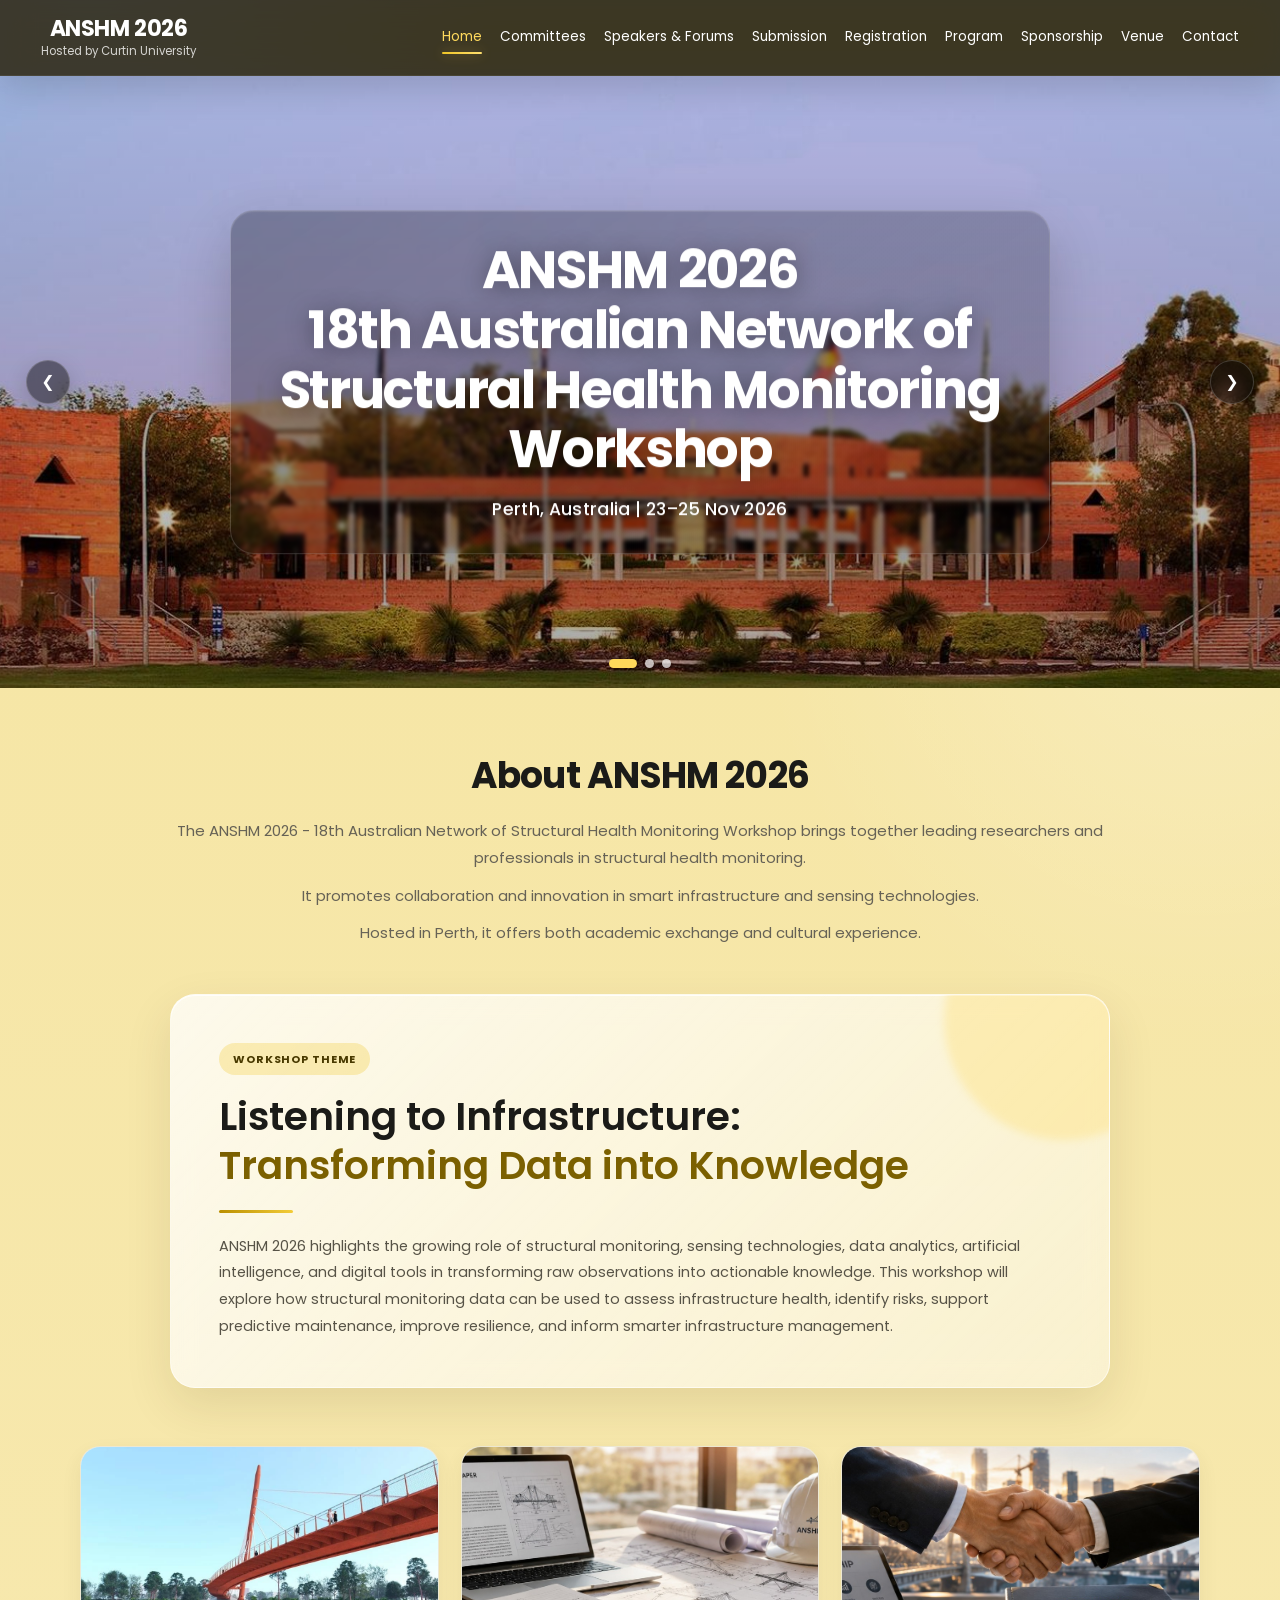
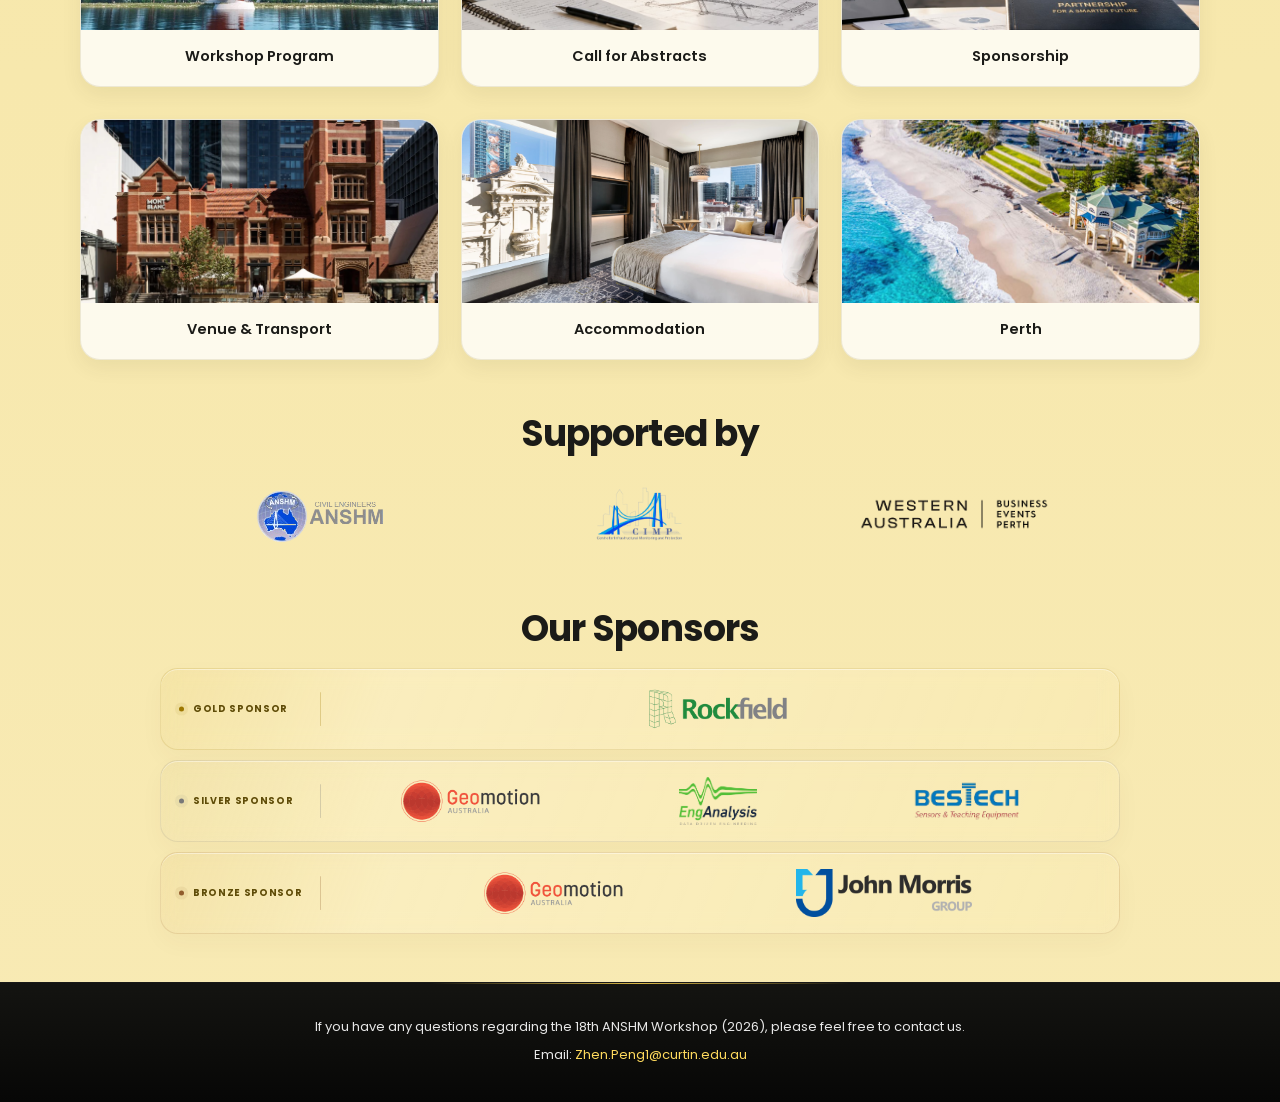
==== commit 53d37c45: "Update index.html" ====
--- a/index.html
+++ b/index.html
@@ -1,1335 +1,275 @@
 <!DOCTYPE html>
 <html lang="en">
-
-<head>
-    <meta charset="UTF-8">
-    <meta name="viewport" content="width=device-width, initial-scale=1.0">
-
-    <title>ANSHM 2026 PERTH</title>
-
-    <link
-        href="https://fonts.googleapis.com/css2?family=Poppins:wght@300;400;600&display=swap"
-        rel="stylesheet"
-    >
-
-    <style>
-        /* =========================================================
-           1. Global
-        ========================================================= */
-
-        * {
-            margin: 0;
-            padding: 0;
-            box-sizing: border-box;
-        }
-
-        body {
-            font-family: 'Poppins', sans-serif;
-            background: #f7e6a1;
-        }
-
-
-        /* =========================================================
-           2. Header and Navigation
-        ========================================================= */
-
-        header {
-            display: flex;
-            justify-content: space-between;
-            align-items: center;
-            padding: 15px 40px;
-            background: rgba(0, 0, 0, 0.75);
-            color: #fff;
-            position: sticky;
-            top: 0;
-            z-index: 1000;
-        }
-
-        .header-brand {
-            display: flex;
-            flex-direction: column;
-            align-items: center;
-            justify-content: center;
-        }
-
-        .logo {
-            font-size: 22px;
-            font-weight: 600;
-        }
-
-        .subtitle {
-            margin-top: 1px;
-            text-align: center;
-            font-size: 12px;
-            opacity: 0.8;
-        }
-
-        nav a {
-            margin-left: 20px;
-            color: #fff;
-            text-decoration: none;
-            font-size: 14px;
-        }
-
-        nav a:hover {
-            color: #ffd54f;
-        }
-
-        .menu-toggle {
-            display: none;
-            font-size: 22px;
-            cursor: pointer;
-            background: none;
-            border: none;
-            color: #fff;
-        }
-
-
-        /* =========================================================
-           3. Hero Slider
-        ========================================================= */
-
-        .slider {
-            position: relative;
-            height: 70vh;
-            overflow: hidden;
-        }
-
-        .slides img {
-            width: 100%;
-            height: 70vh;
-            object-fit: cover;
-            position: absolute;
-            opacity: 0;
-            transition: opacity 1s;
-        }
-
-        .slides img.active {
-            opacity: 1;
-        }
-
-        .slider-controls {
-            position: absolute;
-            top: 50%;
-            width: 100%;
-            display: flex;
-            justify-content: space-between;
-            transform: translateY(-50%);
-            padding: 0 20px;
-            pointer-events: none;
-        }
-
-        .slider-btn {
-            pointer-events: auto;
-            background: rgba(0, 0, 0, 0.5);
-            color: #fff;
-            border: none;
-            border-radius: 50%;
-            width: 42px;
-            height: 42px;
-            cursor: pointer;
-        }
-
-        .slider-dots {
-            position: absolute;
-            bottom: 20px;
-            width: 100%;
-            text-align: center;
-        }
-
-        .dot {
-            display: inline-block;
-            width: 10px;
-            height: 10px;
-            background: #fff;
-            border-radius: 50%;
-            margin: 5px;
-            opacity: 0.5;
-            cursor: pointer;
-        }
-
-        .dot.active {
-            opacity: 1;
-            background: #ffd54f;
-        }
-
-        .hero-text {
-            position: absolute;
-            top: 50%;
-            left: 50%;
-            transform: translate(-50%, -50%);
-            color: #fff;
-            background: rgba(0, 0, 0, 0.4);
-            padding: 20px;
-            border-radius: 10px;
-            text-align: center;
-        }
-
-
-        /* =========================================================
-           4. About
-        ========================================================= */
-
-        .about {
-            padding: 60px 20px;
-            max-width: 1000px;
-            margin: auto;
-            text-align: center;
-            line-height: 1.7;
-        }
-
-
-        /* =========================================================
-           5. Workshop Theme
-        ========================================================= */
-
-        .theme-box {
-            margin: 55px auto 0;
-            max-width: 950px;
-            position: relative;
-            overflow: hidden;
-            border-radius: 24px;
-            background: linear-gradient(
-                135deg,
-                rgba(255, 255, 255, 0.72),
-                rgba(255, 255, 255, 0.42)
-            );
-            backdrop-filter: blur(12px);
-            -webkit-backdrop-filter: blur(12px);
-            padding: 45px 50px;
-            box-shadow:
-                0 10px 30px rgba(0, 0, 0, 0.10),
-                0 2px 8px rgba(255, 255, 255, 0.35) inset;
-            border: 1px solid rgba(255, 255, 255, 0.45);
-        }
-
-        .theme-glow {
-            position: absolute;
-            width: 220px;
-            height: 220px;
-            background: rgba(255, 213, 79, 0.28);
-            border-radius: 50%;
-            top: -80px;
-            right: -80px;
-            filter: blur(10px);
-        }
-
-        .theme-tag {
-            display: inline-block;
-            padding: 6px 14px;
-            border-radius: 999px;
-            background: rgba(0, 0, 0, 0.08);
-            color: #222;
-            font-size: 16px;
-            font-weight: 600;
-            letter-spacing: 2px;
-            text-transform: uppercase;
-            margin-bottom: 22px;
-        }
-
-        .theme-title {
-            font-size: 28px;
-            font-weight: 600;
-            line-height: 1.45;
-            color: #0d1b2a;
-            margin-bottom: 24px;
-            text-align: center;
-        }
-
-        .theme-title-accent {
-            margin-top: 4px;
-            background: linear-gradient(90deg, #2b3a55, #5c677d);
-            -webkit-background-clip: text;
-            -webkit-text-fill-color: transparent;
-        }
-
-        .theme-divider-container {
-            display: flex;
-            justify-content: center;
-            margin-bottom: 34px;
-        }
-
-        .theme-divider {
-            width: 120px;
-            height: 4px;
-            border-radius: 999px;
-            background: linear-gradient(
-                90deg,
-                rgba(13, 27, 42, 0.15) 0%,
-                #0d1b2a 25%,
-                #ffd54f 50%,
-                #0d1b2a 75%,
-                rgba(13, 27, 42, 0.15) 100%
-            );
-            box-shadow: 0 0 12px rgba(255, 213, 79, 0.35);
-        }
-
-        .theme-content {
-            font-size: 16px;
-            line-height: 1.9;
-            color: #333;
-            font-weight: 400;
-            max-width: 820px;
-            margin: auto;
-            text-align: center;
-        }
-
-
-        /* =========================================================
-           6. Information Cards
-        ========================================================= */
-
-        .cards {
-            display: grid;
-            grid-template-columns: repeat(auto-fit, minmax(250px, 1fr));
-            gap: 30px;
-            padding: 40px;
-        }
-
-        .card {
-            background: #fff;
-            border-radius: 12px;
-            overflow: hidden;
-            box-shadow: 0 8px 20px rgba(0, 0, 0, 0.15);
-            cursor: pointer;
-            transition: 0.3s;
-        }
-
-        .card:hover {
-            transform: translateY(-8px);
-        }
-
-        .card img {
-            width: 100%;
-            height: 180px;
-            object-fit: cover;
-        }
-
-        .card p {
-            text-align: center;
-            padding: 15px;
-            font-weight: 600;
-        }
-
-
-        /* =========================================================
-           7. Section Titles
-        ========================================================= */
-
-        .section-title {
-            text-align: center;
-            margin: 50px 0 20px;
-            font-size: 28px;
-        }
-
-
-        /* =========================================================
-           8. Supported By
-        ========================================================= */
-
-        .support-list {
-            display: flex;
-            justify-content: center;
-            align-items: center;
-            flex-wrap: wrap;
-            gap: 40px;
-            padding: 15px 20px 30px;
-        }
-
-        .support-item {
-            display: flex;
-            flex-direction: column;
-            align-items: center;
-            text-align: center;
-        }
-
-        .support-logo {
-            width: 220px;
-            height: 90px;
-            display: flex;
-            align-items: center;
-            justify-content: center;
-            margin-bottom: 8px;
-            transition: 0.3s;
-        }
-
-        .support-logo img {
-            max-width: 100%;
-            max-height: 100%;
-            object-fit: contain;
-        }
-
-
-        /* =========================================================
-           9. Sponsors
-        ========================================================= */
-
-        .sponsors {
-            display: flex;
-            flex-direction: column;
-            align-items: center;
-            gap: 25px;
-            padding: 10px;
-        }
-
-        .sponsor-row {
-            display: flex;
-            flex-direction: column;
-            align-items: center;
-            text-align: center;
-        }
-
-        .sponsor-title {
-            font-size: 16px;
-            font-weight: 600;
-            margin-bottom: 12px;
-            color: #333;
-        }
-
-        .sponsor-list {
-            display: flex;
-            justify-content: center;
-            align-items: center;
-            flex-wrap: wrap;
-            gap: 40px;
-        }
-
-        .sponsor-logo {
-            width: 180px;
-            height: 70px;
-            display: flex;
-            align-items: center;
-            justify-content: center;
-        }
-
-        .sponsor-logo img {
-            max-width: 100%;
-            max-height: 100%;
-            object-fit: contain;
-        }
-
-
-        /* =========================================================
-           10. Footer
-        ========================================================= */
-
-        footer {
-            background: #000;
-            color: #fff;
-            text-align: center;
-            padding: 30px;
-            margin-top: 40px;
-        }
-
-        footer a {
-            color: #ffd54f;
-        }
-
-
-        /* =========================================================
-           11. Mobile Optimisation
-        ========================================================= */
-
-        @media (max-width: 768px) {
-
-            /* Header */
-
-            header {
-                padding: 12px 20px;
-            }
-
-            .logo {
-                font-size: 20px;
-            }
-
-            .subtitle {
-                font-size: 11px;
-            }
-
-            .menu-toggle {
-                display: block;
-            }
-
-            nav {
-                display: none;
-                flex-direction: column;
-                background: #000;
-                position: absolute;
-                top: 100%;
-                right: 0;
-                width: 220px;
-                box-shadow: 0 8px 20px rgba(0, 0, 0, 0.25);
-            }
-
-            nav.active {
-                display: flex;
-            }
-
-            nav a {
-                margin: 0;
-                padding: 12px 20px;
-                font-size: 14px;
-                border-bottom: 1px solid rgba(255, 255, 255, 0.08);
-            }
-
-
-            /* Hero Slider */
-
-            .slider {
-                height: 60vh;
-                min-height: 430px;
-            }
-
-            .slides img {
-                height: 60vh;
-                min-height: 430px;
-            }
-
-            .hero-text {
-                width: calc(100% - 50px);
-                padding: 18px 16px;
-            }
-
-            .hero-text h1 {
-                font-size: 23px;
-                line-height: 1.4;
-            }
-
-            .hero-text p {
-                margin-top: 8px;
-                font-size: 14px;
-            }
-
-            .slider-controls {
-                padding: 0 12px;
-            }
-
-            .slider-btn {
-                width: 38px;
-                height: 38px;
-            }
-
-            .slider-dots {
-                bottom: 14px;
-            }
-
-
-            /* About */
-
-            .about {
-                padding: 45px 16px;
-                line-height: 1.7;
-            }
-
-            .about h2 {
-                font-size: 24px;
-                margin-bottom: 12px;
-            }
-
-
-            /* Workshop Theme */
-
-            .theme-box {
-                margin-top: 40px;
-                padding: 32px 20px;
-                border-radius: 20px;
-            }
-
-            .theme-glow {
-                width: 170px;
-                height: 170px;
-                top: -65px;
-                right: -65px;
-            }
-
-            .theme-tag {
-                font-size: 13px;
-                letter-spacing: 1.5px;
-                margin-bottom: 18px;
-            }
-
-            .theme-title {
-                font-size: 23px;
-                line-height: 1.4;
-                margin-bottom: 20px;
-            }
-
-            .theme-divider-container {
-                margin-bottom: 26px;
-            }
-
-            .theme-content {
-                font-size: 15px;
-                line-height: 1.8;
-            }
-
-
-            /* Information Cards */
-
-            .cards {
-                grid-template-columns: 1fr;
-                gap: 20px;
-                padding: 20px;
-            }
-
-            .card:hover {
-                transform: none;
-            }
-
-            .card img {
-                height: 180px;
-            }
-
-
-            /* Section Titles */
-
-            .section-title {
-                margin: 42px 0 16px;
-                font-size: 24px;
-            }
-
-
-            /* Supported By */
-
-            .support-list {
-                gap: 20px;
-                padding: 10px 15px 25px;
-            }
-
-            .support-logo {
-                width: 170px;
-                height: 72px;
-                margin-bottom: 4px;
-            }
-
-
-            /* Sponsors */
-
-            .sponsors {
-                gap: 28px;
-                padding: 10px 15px;
-            }
-
-            .sponsor-title {
-                margin-bottom: 10px;
-            }
-
-            .sponsor-list {
-                gap: 22px;
-            }
-
-            .sponsor-logo {
-                width: 150px;
-                height: 62px;
-            }
-
-
-            /* Footer */
-
-            footer {
-                padding: 25px 18px;
-                margin-top: 35px;
-                font-size: 13px;
-                line-height: 1.7;
-            }
-        }
-
-
-        /* =========================================================
-           12. Small Mobile Screens
-        ========================================================= */
-
-        @media (max-width: 480px) {
-
-            .hero-text {
-                width: calc(100% - 36px);
-            }
-
-            .hero-text h1 {
-                font-size: 20px;
-            }
-
-            .hero-text p {
-                font-size: 13px;
-            }
-
-            .theme-box {
-                padding: 28px 16px;
-            }
-
-            .theme-title {
-                font-size: 21px;
-            }
-
-            .theme-content {
-                font-size: 14px;
-            }
-
-            .support-list {
-                gap: 15px;
-            }
-
-            .support-logo {
-                width: 145px;
-                height: 65px;
-            }
-
-            .sponsor-list {
-                gap: 18px;
-            }
-
-            .sponsor-logo {
-                width: 135px;
-                height: 58px;
-            }
-        }
-    </style>
-</head>
-
-
-<body>
-
-    <!-- =========================================================
-         1. Header
-    ========================================================== -->
-
-    <header>
-
-        <div class="header-brand">
-
-            <div class="logo">
-                ANSHM 2026
-            </div>
-
-            <div class="subtitle">
-                Hosted by Curtin University
-            </div>
-
-        </div>
-
-        <button
-            class="menu-toggle"
-            id="menuToggle"
-            type="button"
-            aria-label="Toggle navigation menu"
-            aria-expanded="false"
-            onclick="toggleMenu()"
-        >
-            ☰
-        </button>
-
-        <nav id="nav">
-            <a href="index.html">Home</a>
-            <a href="committees.html">Committees</a>
-            <a href="keynote.html">Keynote speakers</a>
-            <a href="abstracts.html">Submission</a>
-            <a href="registration.html">Registration</a>
-            <a href="docs/program.pdf" target="_blank">Program</a>
-            <a href="docs/sponsorship.pdf" target="_blank">Sponsorship</a>
-            <a href="venue.html">Venue</a>
-            <a href="contact.html">Contact</a>
-        </nav>
-
-    </header>
-
-
-    <!-- =========================================================
-         2. Hero Slider
-    ========================================================== -->
-
-    <div class="slider">
-
-        <div class="slides">
-
-            <img
-                src="images/slide1.jpg"
-                class="active"
-                alt="Perth"
-            >
-
-            <img
-                src="images/slide2.jpg"
-                alt="Perth"
-            >
-
-            <img
-                src="images/slide3.jpg"
-                alt="Perth"
-            >
-
-        </div>
-
-        <div class="slider-controls">
-
-            <button
-                class="slider-btn"
-                type="button"
-                aria-label="Previous slide"
-                onclick="prevSlide()"
-            >
-                ❮
-            </button>
-
-            <button
-                class="slider-btn"
-                type="button"
-                aria-label="Next slide"
-                onclick="nextSlide()"
-            >
-                ❯
-            </button>
-
-        </div>
-
-        <div class="slider-dots">
-
-            <span
-                class="dot active"
-                onclick="goToSlide(0)"
-            ></span>
-
-            <span
-                class="dot"
-                onclick="goToSlide(1)"
-            ></span>
-
-            <span
-                class="dot"
-                onclick="goToSlide(2)"
-            ></span>
-
-        </div>
-
-        <div class="hero-text">
-
-            <h1>
-                ANSHM 2026
-                <br>
-                18th Australian Network of Structural Health Monitoring Workshop
-            </h1>
-
-            <p>
-                Perth, Australia | 23–25 Nov 2026
-            </p>
-
-        </div>
-
-    </div>
-
-
-    <!-- =========================================================
-         3. About ANSHM 2026
-    ========================================================== -->
-
-    <div class="about">
-
-        <h2>
-            About ANSHM 2026
-        </h2>
-
-        <p>
-            The ANSHM 2026 - 18th Australian Network of Structural Health Monitoring Workshop
+ <head>
+  <meta charset="utf-8"/>
+  <meta content="width=device-width, initial-scale=1.0" name="viewport"/>
+  <title>
+   ANSHM 2026 PERTH
+  </title>
+  <link href="https://fonts.googleapis.com" rel="preconnect"/>
+  <link crossorigin="" href="https://fonts.gstatic.com" rel="preconnect"/>
+  <link href="https://fonts.googleapis.com/css2?family=Poppins:wght@300;400;500;600;700&amp;display=swap" rel="stylesheet"/>
+  <link href="assets/css/base.css" rel="stylesheet"/>
+  <link href="assets/css/layout.css" rel="stylesheet"/>
+  <link href="assets/css/components.css" rel="stylesheet"/>
+  <link href="assets/css/pages/home.css" rel="stylesheet"/>
+ </head>
+ <body class="page-home">
+  <header class="site-header" data-site-header="">
+   <div class="site-brand">
+    <div class="logo">
+     ANSHM 2026
+    </div>
+    <div class="subtitle">
+     Hosted by Curtin University
+    </div>
+   </div>
+   <button aria-controls="nav" aria-expanded="false" aria-label="Toggle navigation menu" class="menu-toggle" type="button">
+    <span aria-hidden="true">
+     ☰
+    </span>
+   </button>
+   <nav aria-label="Primary navigation" class="site-nav" id="nav">
+    <a aria-current="page" class="active" href="index.html">
+     Home
+    </a>
+    <a href="committees.html">
+     Committees
+    </a>
+    <a href="keynote.html">
+     Speakers &amp; Forums
+    </a>
+    <a href="abstracts.html">
+     Submission
+    </a>
+    <a href="registration.html">
+     Registration
+    </a>
+    <a href="docs/program.pdf" rel="noopener noreferrer" target="_blank">
+     Program
+    </a>
+    <a href="docs/sponsorship.pdf" rel="noopener noreferrer" target="_blank">
+     Sponsorship
+    </a>
+    <a href="venue.html">
+     Venue
+    </a>
+    <a href="contact.html">
+     Contact
+    </a>
+   </nav>
+  </header>
+  <aside aria-label="Page sections" class="page-rail" data-page-rail="">
+   <div class="page-rail-shell">
+    <div aria-label="Page progress" aria-valuemax="100" aria-valuemin="0" aria-valuenow="0" class="page-rail-track" role="slider" tabindex="0">
+     <span aria-hidden="true" class="page-rail-segments">
+     </span>
+     <span aria-hidden="true" class="page-rail-progress">
+     </span>
+     <span aria-hidden="true" class="page-rail-handle">
+     </span>
+     <span class="page-rail-dots">
+     </span>
+    </div>
+    <button aria-label="Back to top" class="page-rail-top" data-rail-top="" title="Back to top" type="button">
+     &uarr;
+    </button>
+   </div>
+  </aside>
+  <main id="main-content">
+   <div class="slider" data-autoplay="5000" data-slider="">
+    <div class="slides">
+     <img alt="Perth" class="active" src="assets/images/home/perth-hero-01.jpg"/>
+     <img alt="Perth" src="assets/images/home/perth-hero-02.jpg"/>
+     <img alt="Perth" src="assets/images/home/perth-hero-03.jpg"/>
+    </div>
+    <div class="slider-controls">
+     <button aria-label="Previous slide" class="slider-btn" data-slider-prev="" type="button">
+      ❮
+     </button>
+     <button aria-label="Next slide" class="slider-btn" data-slider-next="" type="button">
+      ❯
+     </button>
+    </div>
+    <div class="slider-dots">
+     <span aria-label="Slide 1" class="dot active" data-slide-to="0" role="button" tabindex="0">
+     </span>
+     <span aria-label="Slide 2" class="dot" data-slide-to="1" role="button" tabindex="0">
+     </span>
+     <span aria-label="Slide 3" class="dot" data-slide-to="2" role="button" tabindex="0">
+     </span>
+    </div>
+    <div class="hero-text">
+     <h1>
+      ANSHM 2026
+      <br/>
+      18th Australian Network of Structural Health Monitoring Workshop
+     </h1>
+     <p>
+      Perth, Australia | 23&ndash;25 Nov 2026
+     </p>
+    </div>
+   </div>
+   <div class="about">
+    <h2 data-rail-label="About ANSHM 2026" id="about-anshm-2026">
+     About ANSHM 2026
+    </h2>
+    <p>
+     The ANSHM 2026 - 18th Australian Network of Structural Health Monitoring Workshop
             brings together leading researchers and professionals in structural health monitoring.
-        </p>
-
-        <p>
-            It promotes collaboration and innovation in smart infrastructure and sensing technologies.
-        </p>
-
-        <p>
-            Hosted in Perth, it offers both academic exchange and cultural experience.
-        </p>
-
-
-        <!-- Workshop Theme -->
-
-        <div class="theme-box">
-
-            <div class="theme-glow"></div>
-
-            <div class="theme-tag">
-                Workshop Theme
-            </div>
-
-            <div class="theme-title">
-
-                <div>
-                    Listening to Infrastructure:
-                </div>
-
-                <div class="theme-title-accent">
-                    Transforming Data into Knowledge
-                </div>
-
-            </div>
-
-            <div class="theme-divider-container">
-
-                <div class="theme-divider"></div>
-
-            </div>
-
-            <div class="theme-content">
-                ANSHM 2026 highlights the growing role of structural monitoring,
+    </p>
+    <p>
+     It promotes collaboration and innovation in smart infrastructure and sensing technologies.
+    </p>
+    <p>
+     Hosted in Perth, it offers both academic exchange and cultural experience.
+    </p>
+    <div class="theme-box" data-rail-label="Workshop Theme" id="workshop-theme">
+     <div class="theme-glow">
+     </div>
+     <div class="theme-tag">
+      Workshop Theme
+     </div>
+     <div class="theme-title">
+      <div>
+       Listening to Infrastructure:
+      </div>
+      <div class="theme-title-accent">
+       Transforming Data into Knowledge
+      </div>
+     </div>
+     <div class="theme-divider-container">
+      <div class="theme-divider">
+      </div>
+     </div>
+     <div class="theme-content">
+      ANSHM 2026 highlights the growing role of structural monitoring,
                 sensing technologies, data analytics, artificial intelligence,
                 and digital tools in transforming raw observations into actionable
                 knowledge. This workshop will explore how structural monitoring data
                 can be used to assess infrastructure health, identify risks, support
                 predictive maintenance, improve resilience, and inform smarter
                 infrastructure management.
-            </div>
-
-        </div>
-
-    </div>
-
-
-    <!-- =========================================================
-         4. Main Information Cards
-    ========================================================== -->
-
-    <div class="cards">
-
-        <div
-            class="card"
-            onclick="window.open('docs/program.pdf')"
-        >
-
-            <img
-                src="images/program.jpg"
-                alt="Workshop Program"
-            >
-
-            <p>
-                Workshop Program
-            </p>
-
-        </div>
-
-
-        <div
-            class="card"
-            onclick="window.open('abstracts.html')"
-        >
-
-            <img
-                src="images/abstract.jpg"
-                alt="Call for Abstracts"
-            >
-
-            <p>
-                Call for Abstracts
-            </p>
-
-        </div>
-
-
-        <div
-            class="card"
-            onclick="window.open('docs/sponsorship.pdf')"
-        >
-
-            <img
-                src="images/sponsorship.jpg"
-                alt="Sponsorship"
-            >
-
-            <p>
-                Sponsorship
-            </p>
-
-        </div>
-
-    </div>
-
-
-    <!-- =========================================================
-         5. Location Information Cards
-    ========================================================== -->
-
-    <div class="cards">
-
-        <div
-            class="card"
-            onclick="window.open('venue.html')"
-        >
-
-            <img
-                src="images/venue.jpg"
-                alt="Venue and Transport"
-            >
-
-            <p>
-                Venue &amp; Transport
-            </p>
-
-        </div>
-
-
-        <div
-            class="card"
-            onclick="window.open('accommodation.html')"
-        >
-
-            <img
-                src="images/accommodation.jpg"
-                alt="Accommodation"
-            >
-
-            <p>
-                Accommodation
-            </p>
-
-        </div>
-
-
-        <div
-            class="card"
-            onclick="window.open('perth.html')"
-        >
-
-            <img
-                src="images/perth.jpg"
-                alt="Perth"
-            >
-
-            <p>
-                Perth
-            </p>
-
-        </div>
-
-    </div>
-
-
-    <!-- =========================================================
-         6. Supported By
-    ========================================================== -->
-
-    <h2 class="section-title">
-        Supported by
-    </h2>
-
-    <div class="support-list">
-
-
-        <!-- Support Organisation 1: ANSHM -->
-
-        <div class="support-item">
-
-            <a
-                class="support-logo"
-                href="https://www.anshm.org.au/"
-                target="_blank"
-            >
-
-                <img
-                    src="images/supported1.png"
-                    alt="Australian Network of Structural Health Monitoring Logo"
-                >
-
-            </a>
-
-        </div>
-
-
-        <!-- Support Organisation 2: Curtin University -->
-
-        <div class="support-item">
-
-            <a
-                class="support-logo"
-                href="https://structuraldynamics.curtin.edu.au/"
-                target="_blank"
-            >
-
-                <img
-                    src="images/supported2.png"
-                    alt="Centre for Infrastructural Monitoring and Protection, Curtin University Logo"
-                >
-
-            </a>
-
-        </div>
-
-
-        <!-- Support Organisation 3: Business Events Perth -->
-
-        <div class="support-item">
-
-            <a
-                class="support-logo"
-                href="https://www.businesseventsperth.com/"
-                target="_blank"
-            >
-
-                <img
-                    src="images/supported3.png"
-                    alt="Business Events Perth Logo"
-                >
-
-            </a>
-
-        </div>
-
-    </div>
-
-
-    <!-- =========================================================
-         7. Sponsors
-    ========================================================== -->
-
-    <h2 class="section-title">
-        Our Sponsors
-    </h2>
-
-    <div class="sponsors">
-
-
-        <!-- Gold Sponsors -->
-
-        <div class="sponsor-row">
-
-            <div class="sponsor-title">
-                Gold Sponsor
-            </div>
-
-            <div class="sponsor-list">
-
-
-                <!-- Gold Sponsor 1: Rockfield Technologies Australia -->
-
-                <a
-                    class="sponsor-logo"
-                    href="https://rocktech.com.au/"
-                    target="_blank"
-                >
-
-                    <img
-                        src="images/sponsorsg1.png"
-                        alt="Rockfield Technologies Australia Logo"
-                    >
-
-                </a>
-
-            </div>
-
-        </div>
-
-
-        <!-- Silver Sponsors -->
-
-        <div class="sponsor-row">
-
-            <div class="sponsor-title">
-                Silver Sponsor
-            </div>
-
-            <div class="sponsor-list">
-
-
-                <!-- Silver Sponsor 1: Geomotion -->
-
-                <a
-                    class="sponsor-logo"
-                    href="https://www.geomotion.com.au/"
-                    target="_blank"
-                >
-
-                    <img
-                        src="images/sponsors1.png"
-                        alt="Geomotion Logo"
-                    >
-
-                </a>
-
-
-                <!-- Silver Sponsor 2: EngAnalysis -->
-
-                <a
-                    class="sponsor-logo"
-                    href="https://www.enganalysis.com.au/"
-                    target="_blank"
-                >
-
-                    <img
-                        src="images/sponsors2.png"
-                        alt="EngAnalysis Logo"
-                    >
-
-                </a>
-
-
-                <!-- Silver Sponsor 3: Bestech Australia Pty Ltd -->
-
-                <a
-                    class="sponsor-logo"
-                    href="https://www.bestech.com.au/"
-                    target="_blank"
-                >
-
-                    <img
-                        src="images/sponsors3.png"
-                        alt="Bestech Australia Pty Ltd Logo"
-                    >
-
-                </a>
-
-            </div>
-
-        </div>
-
-
-        <!-- Bronze Sponsors -->
-
-        <div class="sponsor-row">
-
-            <div class="sponsor-title">
-                Bronze Sponsor
-            </div>
-
-            <div class="sponsor-list">
-
-
-                <!-- Bronze Sponsor 1: Geomotion -->
-
-                <a
-                    class="sponsor-logo"
-                    href="https://www.geomotion.com.au/"
-                    target="_blank"
-                >
-
-                    <img
-                        src="images/sponsorb1.png"
-                        alt="Geomotion Logo"
-                    >
-
-                </a>
-
-
-                <!-- Bronze Sponsor 2: John Morris Group -->
-
-                <a
-                    class="sponsor-logo"
-                    href="https://www.johnmorrisgroup.com/"
-                    target="_blank"
-                >
-
-                    <img
-                        src="images/sponsorb2.png"
-                        alt="John Morris Group Logo"
-                    >
-
-                </a>
-
-            </div>
-
-        </div>
-
-    </div>
-
-
-    <!-- =========================================================
-         8. Footer
-    ========================================================== -->
-
-    <footer>
-
-        <p>
-            If you have any questions regarding the 18th ANSHM Workshop (2026),
-            please feel free to contact us.
-        </p>
-
-        <p>
-            Email:
-            <a href="mailto:Zhen.Peng1@curtin.edu.au">
-                Zhen.Peng1@curtin.edu.au
-            </a>
-        </p>
-
-    </footer>
-
-
-    <!-- =========================================================
-         9. JavaScript
-    ========================================================== -->
-
-    <script>
-        let index = 0;
-        let interval;
-
-        const slides = document.querySelectorAll('.slides img');
-        const dots = document.querySelectorAll('.dot');
-
-
-        function showSlide(i) {
-
-            slides.forEach(slide => {
-                slide.classList.remove('active');
-            });
-
-            dots.forEach(dot => {
-                dot.classList.remove('active');
-            });
-
-            index = (i + slides.length) % slides.length;
-
-            slides[index].classList.add('active');
-            dots[index].classList.add('active');
-        }
-
-
-        function nextSlide() {
-            showSlide(index + 1);
-            resetAuto();
-        }
-
-
-        function prevSlide() {
-            showSlide(index - 1);
-            resetAuto();
-        }
-
-
-        function goToSlide(i) {
-            showSlide(i);
-            resetAuto();
-        }
-
-
-        function startAuto() {
-
-            interval = setInterval(() => {
-                showSlide(index + 1);
-            }, 3000);
-
-        }
-
-
-        function resetAuto() {
-            clearInterval(interval);
-            startAuto();
-        }
-
-
-        function toggleMenu() {
-
-            const nav = document.getElementById('nav');
-            const menuToggle = document.getElementById('menuToggle');
-
-            nav.classList.toggle('active');
-
-            menuToggle.setAttribute(
-                'aria-expanded',
-                nav.classList.contains('active')
-            );
-
-        }
-
-
-        startAuto();
-    </script>
-
-</body>
-
+     </div>
+    </div>
+   </div>
+   <div class="cards">
+    <a class="card link-card" href="docs/program.pdf" rel="noopener noreferrer" target="_blank">
+     <img alt="Workshop Program" loading="lazy" src="assets/images/home/workshop-program.jpg"/>
+     <p>
+      Workshop Program
+     </p>
+    </a>
+    <a class="card link-card" href="abstracts.html">
+     <img alt="Call for Abstracts" loading="lazy" src="assets/images/home/call-for-abstracts.jpg"/>
+     <p>
+      Call for Abstracts
+     </p>
+    </a>
+    <a class="card link-card" href="docs/sponsorship.pdf" rel="noopener noreferrer" target="_blank">
+     <img alt="Sponsorship" loading="lazy" src="assets/images/home/sponsorship.jpg"/>
+     <p>
+      Sponsorship
+     </p>
+    </a>
+   </div>
+   <div class="cards">
+    <a class="card link-card" href="venue.html">
+     <img alt="Venue and Transport" loading="lazy" src="assets/images/home/venue-and-transport.jpg"/>
+     <p>
+      Venue &amp; Transport
+     </p>
+    </a>
+    <a class="card link-card" href="accommodation.html">
+     <img alt="Accommodation" loading="lazy" src="assets/images/home/accommodation.jpg"/>
+     <p>
+      Accommodation
+     </p>
+    </a>
+    <a class="card link-card" href="perth.html">
+     <img alt="Perth" loading="lazy" src="assets/images/home/perth.jpg"/>
+     <p>
+      Perth
+     </p>
+    </a>
+   </div>
+   <h2 class="section-title" data-rail-label="Supported by" id="supported-by">
+    Supported by
+   </h2>
+   <div class="support-list">
+    <div class="support-item">
+     <a class="support-logo" href="https://www.anshm.org.au/" rel="noopener noreferrer" target="_blank">
+      <img alt="Australian Network of Structural Health Monitoring Logo" loading="lazy" src="assets/images/partners/anshm.png"/>
+     </a>
+    </div>
+    <div class="support-item">
+     <a class="support-logo" href="https://structuraldynamics.curtin.edu.au/" rel="noopener noreferrer" target="_blank">
+      <img alt="Centre for Infrastructural Monitoring and Protection, Curtin University Logo" loading="lazy" src="assets/images/partners/curtin-cimp.png"/>
+     </a>
+    </div>
+    <div class="support-item">
+     <a class="support-logo" href="https://www.businesseventsperth.com/" rel="noopener noreferrer" target="_blank">
+      <img alt="Business Events Perth Logo" loading="lazy" src="assets/images/partners/business-events-perth.png"/>
+     </a>
+    </div>
+   </div>
+   <h2 class="section-title" data-rail-label="Our Sponsors" id="our-sponsors">
+    Our Sponsors
+   </h2>
+   <div class="sponsors">
+    <div class="sponsor-row">
+     <div class="sponsor-title">
+      Gold Sponsor
+     </div>
+     <div class="sponsor-list">
+      <a class="sponsor-logo" href="https://rocktech.com.au/" rel="noopener noreferrer" target="_blank">
+       <img alt="Rockfield Technologies Australia Logo" loading="lazy" src="assets/images/sponsors/gold-rockfield-technologies-australia.png"/>
+      </a>
+     </div>
+    </div>
+    <div class="sponsor-row">
+     <div class="sponsor-title">
+      Silver Sponsor
+     </div>
+     <div class="sponsor-list">
+      <a class="sponsor-logo" href="https://www.geomotion.com.au/" rel="noopener noreferrer" target="_blank">
+       <img alt="Geomotion Logo" loading="lazy" src="assets/images/sponsors/silver-geomotion.png"/>
+      </a>
+      <a class="sponsor-logo" href="https://www.enganalysis.com.au/" rel="noopener noreferrer" target="_blank">
+       <img alt="EngAnalysis Logo" loading="lazy" src="assets/images/sponsors/silver-enganalysis.png"/>
+      </a>
+      <a class="sponsor-logo" href="https://www.bestech.com.au/" rel="noopener noreferrer" target="_blank">
+       <img alt="Bestech Australia Pty Ltd Logo" loading="lazy" src="assets/images/sponsors/silver-bestech-australia.png"/>
+      </a>
+     </div>
+    </div>
+    <div class="sponsor-row">
+     <div class="sponsor-title">
+      Bronze Sponsor
+     </div>
+     <div class="sponsor-list">
+      <a class="sponsor-logo" href="https://www.geomotion.com.au/" rel="noopener noreferrer" target="_blank">
+       <img alt="Geomotion Logo" loading="lazy" src="assets/images/sponsors/bronze-geomotion.png"/>
+      </a>
+      <a class="sponsor-logo" href="https://www.johnmorrisgroup.com/" rel="noopener noreferrer" target="_blank">
+       <img alt="John Morris Group Logo" loading="lazy" src="assets/images/sponsors/bronze-john-morris-group.png"/>
+      </a>
+     </div>
+    </div>
+   </div>
+  </main>
+  <footer class="site-footer">
+   <p>
+    If you have any questions regarding the 18th ANSHM Workshop (2026), please feel free to contact us.
+   </p>
+   <p>
+    Email:
+    <a href="mailto:Zhen.Peng1@curtin.edu.au">
+     Zhen.Peng1@curtin.edu.au
+    </a>
+   </p>
+  </footer>
+  <script defer="" src="assets/js/site.js">
+  </script>
+ </body>
 </html>
--- a/assets/css/base.css
+++ b/assets/css/base.css
@@ -0,0 +1,67 @@
+:root {
+  --bg: #f6e6a6;
+  --bg-deep: #efdb8b;
+  --surface: rgba(255, 255, 255, 0.82);
+  --surface-strong: #fffdf7;
+  --surface-dark: #11110f;
+  --ink: #1b1b18;
+  --muted: #666256;
+  --text: var(--muted);
+  --gold: #d0a719;
+  --gold-bright: #ffd654;
+  --gold-deep: #7b6000;
+  --line: rgba(105, 82, 4, 0.16);
+  --radius-sm: 12px;
+  --radius-md: 18px;
+  --radius-lg: 24px;
+  --shadow-sm: 0 8px 20px rgba(62, 50, 8, 0.07);
+  --shadow-md: 0 18px 48px rgba(62, 50, 8, 0.11);
+  --shadow-lg: 0 26px 72px rgba(43, 35, 7, 0.15);
+  --header-h: 76px;
+  --content-w: 1180px;
+  --ease: cubic-bezier(.2,.8,.2,1);
+}
+
+* { box-sizing: border-box; margin: 0; padding: 0; }
+html { scroll-behavior: smooth; scroll-padding-top: calc(var(--header-h) + 28px); }
+body {
+  min-height: 100vh;
+  font-family: "Poppins", system-ui, -apple-system, BlinkMacSystemFont, "Segoe UI", sans-serif;
+  color: var(--ink);
+  background:
+    radial-gradient(circle at 7% 0%, rgba(255,255,255,.46), transparent 25rem),
+    radial-gradient(circle at 94% 22%, rgba(255,255,255,.22), transparent 28rem),
+    linear-gradient(180deg, #f2df96 0%, var(--bg) 24%, #f8eab4 100%);
+  line-height: 1.65;
+  overflow-x: hidden;
+  text-rendering: optimizeLegibility;
+  -webkit-font-smoothing: antialiased;
+}
+
+main { min-height: calc(100vh - 210px); }
+a { color: inherit; }
+img { display: block; max-width: 100%; }
+button, input, textarea, select { font: inherit; }
+button, a { -webkit-tap-highlight-color: transparent; }
+button { color: inherit; }
+
+::selection { background: rgba(208,167,25,.30); color: #111; }
+:focus-visible { outline: 3px solid rgba(208,167,25,.58); outline-offset: 3px; }
+
+h1, h2, h3 { line-height: 1.2; letter-spacing: -.025em; }
+p + p { margin-top: .7em; }
+
+@media (max-width: 760px) {
+  :root { --header-h: 68px; }
+  html { scroll-padding-top: calc(var(--header-h) + 20px); }
+}
+
+@media (prefers-reduced-motion: reduce) {
+  html { scroll-behavior: auto; }
+  *, *::before, *::after {
+    animation-duration: .01ms !important;
+    animation-iteration-count: 1 !important;
+    transition-duration: .01ms !important;
+    scroll-behavior: auto !important;
+  }
+}
--- a/assets/css/layout.css
+++ b/assets/css/layout.css
@@ -0,0 +1,411 @@
+.site-header {
+  position: sticky;
+  top: 0;
+  z-index: 1200;
+  display: flex;
+  align-items: center;
+  justify-content: space-between;
+  gap: 24px;
+  min-height: var(--header-h);
+  padding: 13px clamp(18px, 3.2vw, 42px);
+  color: #fff;
+  background: rgba(13, 13, 12, .80);
+  border-bottom: 1px solid rgba(255,255,255,.07);
+  box-shadow: 0 12px 34px rgba(0,0,0,.15);
+  backdrop-filter: blur(16px) saturate(135%);
+  -webkit-backdrop-filter: blur(16px) saturate(135%);
+}
+
+.site-brand {
+  flex: 0 0 auto;
+  display: flex;
+  flex-direction: column;
+  align-items: center;
+  justify-content: center;
+  text-align: center;
+}
+.logo { font-size: 22px; font-weight: 650; line-height: 1.16; letter-spacing: -.02em; }
+.subtitle { margin-top: 2px; font-size: 11.5px; line-height: 1.35; opacity: .78; }
+
+.site-nav {
+  display: flex;
+  align-items: center;
+  justify-content: flex-end;
+  flex-wrap: wrap;
+  gap: 7px 18px;
+  min-width: 0;
+}
+.site-nav a {
+  position: relative;
+  color: #fff;
+  text-decoration: none;
+  font-size: 13.5px;
+  line-height: 1.5;
+  white-space: nowrap;
+  transition: color .22s ease;
+}
+.site-nav a::after {
+  content: "";
+  position: absolute;
+  left: 0;
+  right: 0;
+  bottom: -6px;
+  height: 2px;
+  border-radius: 999px;
+  background: linear-gradient(90deg, #efc526, #ffdf70);
+  box-shadow: 0 0 12px rgba(255,213,79,.42);
+  transform: scaleX(0);
+  transform-origin: center;
+  transition: transform .22s ease;
+}
+.site-nav a:hover, .site-nav a.active { color: #ffda5d; }
+.site-nav a:hover::after, .site-nav a.active::after { transform: scaleX(1); }
+
+.menu-toggle {
+  display: none;
+  align-items: center;
+  justify-content: center;
+  width: 43px;
+  height: 43px;
+  flex: 0 0 43px;
+  border: 1px solid rgba(255,255,255,.12);
+  border-radius: 13px;
+  background: rgba(255,255,255,.07);
+  color: #fff;
+  font-size: 22px;
+  line-height: 1;
+  cursor: pointer;
+}
+
+.container {
+  width: min(var(--content-w), calc(100% - 40px));
+  margin-inline: auto;
+  padding: 54px 0 82px;
+}
+.container > h1,
+main > .container > h1 {
+  margin-bottom: 32px;
+  text-align: center;
+  font-size: clamp(2.05rem, 4vw, 2.8rem);
+  color: #171713;
+}
+
+.site-footer {
+  position: relative;
+  margin-top: 44px;
+  padding: 32px clamp(18px, 4vw, 48px) 36px;
+  color: rgba(255,255,255,.90);
+  text-align: center;
+  background: linear-gradient(180deg, #141411, #070706);
+  border-top: 1px solid rgba(255,255,255,.07);
+}
+.site-footer::before {
+  content: "";
+  position: absolute;
+  top: 0;
+  left: 50%;
+  width: min(420px, 54vw);
+  height: 1px;
+  transform: translateX(-50%);
+  background: linear-gradient(90deg, transparent, rgba(255,213,79,.85), transparent);
+}
+.site-footer p { margin: 0; font-size: 13px; line-height: 1.8; }
+.site-footer p + p { margin-top: 4px; }
+.site-footer a { color: #ffda5d; text-decoration: none; }
+.site-footer a:hover { text-decoration: underline; }
+
+/* Floating page progress / section rail */
+.page-rail {
+  --rail-active-color: #d9b31c;
+  position: fixed;
+  top: 50%;
+  right: 14px;
+  z-index: 900;
+  width: 42px;
+  opacity: 0;
+  pointer-events: none;
+  transform: translateY(-50%) translateX(16px);
+  transition: opacity .30s ease, transform .30s var(--ease);
+}
+.page-rail.visible {
+  opacity: 1;
+  pointer-events: auto;
+  transform: translateY(-50%) translateX(0);
+}
+.page-rail-shell {
+  display: flex;
+  flex-direction: column;
+  align-items: center;
+  gap: 9px;
+  width: 42px;
+  padding: 11px 6px 7px;
+  border: 1px solid rgba(255,255,255,.12);
+  border-radius: 22px;
+  background: linear-gradient(180deg, rgba(13,14,15,.49), rgba(7,8,9,.42));
+  box-shadow:
+    inset 0 1px 0 rgba(255,255,255,.075),
+    0 12px 28px rgba(0,0,0,.15),
+    0 3px 10px rgba(0,0,0,.08);
+  backdrop-filter: blur(22px) saturate(122%);
+  -webkit-backdrop-filter: blur(22px) saturate(122%);
+}
+.page-rail-track {
+  position: relative;
+  width: 24px;
+  height: 186px;
+  padding: 0;
+  border: 0;
+  background: transparent;
+  cursor: ns-resize;
+  touch-action: none;
+  user-select: none;
+  outline: none;
+}
+.page-rail-track:focus-visible {
+  border-radius: 14px;
+  box-shadow: 0 0 0 2px rgba(255,213,79,.34);
+}
+.page-rail-segments,
+.page-rail-progress {
+  position: absolute;
+  top: 0;
+  bottom: 0;
+  left: 50%;
+  width: 3px;
+  transform: translateX(-50%);
+  border-radius: 999px;
+  overflow: hidden;
+  pointer-events: none;
+}
+.page-rail-segments {
+  background: rgba(255,255,255,.10);
+  box-shadow: inset 0 0 0 1px rgba(255,255,255,.03);
+}
+.page-rail-segment {
+  position: absolute;
+  left: 0;
+  width: 100%;
+  min-height: 3px;
+  background: var(--segment-color, #d9b31c);
+  opacity: .64;
+  transition: opacity .28s ease, filter .28s ease;
+}
+.page-rail-segment + .page-rail-segment {
+  box-shadow: 0 -1px 0 rgba(10,10,10,.42);
+}
+.page-rail-segment.active {
+  opacity: .96;
+  filter: saturate(1.18) brightness(1.08);
+}
+.page-rail-progress {
+  bottom: auto;
+  height: 0;
+  background: linear-gradient(180deg, #fff4b0 0%, #ffd54f 48%, var(--rail-active-color) 100%);
+  box-shadow: 0 0 8px rgba(255,213,79,.55), 0 0 14px rgba(255,213,79,.20);
+  transition: height .08s linear, background .28s ease;
+}
+.page-rail-handle {
+  position: absolute;
+  left: 50%;
+  top: 0;
+  z-index: 4;
+  width: 11px;
+  height: 11px;
+  border: 1.5px solid rgba(255,245,190,.88);
+  border-radius: 50%;
+  background: var(--rail-active-color);
+  box-shadow:
+    0 0 0 4px color-mix(in srgb, var(--rail-active-color) 11%, transparent),
+    0 0 10px color-mix(in srgb, var(--rail-active-color) 60%, transparent);
+  transform: translate(-50%, -50%);
+  pointer-events: none;
+  transition: top .08s linear, background .28s ease, box-shadow .28s ease;
+}
+.page-rail-dots {
+  position: absolute;
+  inset: 0;
+  z-index: 5;
+  pointer-events: none;
+}
+.page-rail-dot {
+  --rail-color: #d9b31c;
+  position: absolute;
+  left: 50%;
+  display: flex;
+  align-items: center;
+  justify-content: center;
+  width: 18px;
+  height: 18px;
+  padding: 0;
+  border: 0;
+  border-radius: 50%;
+  background: transparent;
+  cursor: pointer;
+  pointer-events: auto;
+  transform: translate(-50%, -50%);
+}
+.page-rail-dot::before {
+  content: "";
+  width: 6px;
+  height: 6px;
+  border: 1px solid rgba(255,255,255,.40);
+  border-radius: 50%;
+  background: rgba(255,255,255,.82);
+  box-shadow: 0 0 0 4px rgba(255,255,255,.025);
+  transition: transform .22s ease, background .22s ease, box-shadow .22s ease, border-color .22s ease;
+}
+.page-rail-dot.active::before,
+.page-rail-dot:hover::before,
+.page-rail-dot:focus-visible::before {
+  border-color: rgba(255,247,210,.90);
+  background: var(--rail-color);
+  transform: scale(1.22);
+  box-shadow:
+    0 0 0 4px color-mix(in srgb, var(--rail-color) 10%, transparent),
+    0 0 10px color-mix(in srgb, var(--rail-color) 58%, transparent);
+}
+.page-rail-dot:focus-visible { outline: none; }
+.page-rail-tooltip {
+  position: absolute;
+  top: 50%;
+  right: calc(100% + 12px);
+  display: flex;
+  align-items: center;
+  gap: 8px;
+  min-width: max-content;
+  max-width: 240px;
+  padding: 8px 11px;
+  border: 1px solid rgba(255,255,255,.12);
+  border-radius: 11px;
+  background: rgba(13,14,15,.88);
+  color: #fff;
+  box-shadow: 0 11px 26px rgba(0,0,0,.20);
+  backdrop-filter: blur(14px) saturate(135%);
+  -webkit-backdrop-filter: blur(14px) saturate(135%);
+  font-size: 11px;
+  font-weight: 500;
+  line-height: 1.35;
+  white-space: nowrap;
+  opacity: 0;
+  pointer-events: none;
+  transform: translateY(-50%) translateX(6px);
+  transition: opacity .20s ease, transform .20s ease;
+}
+.page-rail-dot:hover .page-rail-tooltip,
+.page-rail-dot:focus-visible .page-rail-tooltip {
+  opacity: 1;
+  transform: translateY(-50%) translateX(0);
+}
+.page-rail-top {
+  display: inline-flex;
+  align-items: center;
+  justify-content: center;
+  width: 29px;
+  height: 29px;
+  padding: 0 0 2px;
+  border: 1px solid rgba(255,255,255,.16);
+  border-radius: 10px;
+  background: rgba(255,255,255,.055);
+  color: rgba(255,255,255,.92);
+  font: inherit;
+  font-size: 16px;
+  line-height: 1;
+  cursor: pointer;
+  transition: transform .22s ease, background .22s ease, color .22s ease, border-color .22s ease, box-shadow .22s ease;
+}
+.page-rail-top:hover,
+.page-rail-top:focus-visible {
+  transform: translateY(-2px);
+  border-color: rgba(255,213,79,.38);
+  background: rgba(255,213,79,.16);
+  color: #ffd54f;
+  box-shadow: 0 0 16px rgba(255,213,79,.15);
+  outline: none;
+}
+
+@media (max-width: 1120px) {
+  .site-header { padding-inline: 20px; }
+  .site-nav {
+    display: none;
+    position: absolute;
+    top: calc(100% + 1px);
+    right: 12px;
+    width: min(318px, calc(100vw - 24px));
+    max-height: calc(100vh - var(--header-h) - 18px);
+    overflow-y: auto;
+    flex-direction: column;
+    align-items: stretch;
+    gap: 0;
+    border: 1px solid rgba(255,255,255,.09);
+    border-radius: 17px;
+    background: rgba(7,7,7,.96);
+    box-shadow: 0 22px 46px rgba(0,0,0,.28);
+  }
+  .site-nav.active { display: flex; }
+  .site-nav a { padding: 13px 18px; border-bottom: 1px solid rgba(255,255,255,.07); }
+  .site-nav a:last-child { border-bottom: 0; }
+  .site-nav a::after { display: none; }
+  .menu-toggle { display: inline-flex; }
+
+  .page-rail {
+    top: auto;
+    right: 50%;
+    bottom: 14px;
+    width: auto;
+    transform: translateX(50%) translateY(12px);
+  }
+  .page-rail.visible { transform: translateX(50%) translateY(0); }
+  .page-rail-shell {
+    flex-direction: row;
+    gap: 8px;
+    width: auto;
+    padding: 7px;
+    border-radius: 18px;
+    background: rgba(10,11,12,.56);
+  }
+  .page-rail-track {
+    display: flex;
+    align-items: center;
+    width: auto;
+    height: 34px;
+    cursor: default;
+    touch-action: auto;
+  }
+  .page-rail-segments,
+  .page-rail-progress,
+  .page-rail-handle { display: none; }
+  .page-rail-dots {
+    position: relative;
+    inset: auto;
+    display: flex;
+    align-items: center;
+    gap: 5px;
+  }
+  .page-rail-dot {
+    position: relative;
+    left: auto !important;
+    top: auto !important;
+    width: 28px;
+    height: 28px;
+    transform: none;
+  }
+  .page-rail-dot::before { width: 6px; height: 6px; }
+  .page-rail-tooltip {
+    top: auto;
+    right: 50%;
+    bottom: calc(100% + 10px);
+    transform: translateX(50%) translateY(5px);
+  }
+  .page-rail-dot:hover .page-rail-tooltip,
+  .page-rail-dot:focus-visible .page-rail-tooltip { transform: translateX(50%) translateY(0); }
+}
+
+@media (max-width: 760px) {
+  .site-header { min-height: var(--header-h); padding: 11px 14px; }
+  .logo { font-size: 19px; }
+  .subtitle { font-size: 10px; }
+  .container { width: min(100% - 24px, var(--content-w)); padding: 40px 0 64px; }
+  .container > h1, main > .container > h1 { margin-bottom: 24px; font-size: clamp(1.9rem, 10vw, 2.35rem); }
+  .site-footer { margin-top: 30px; padding: 27px 16px 31px; }
+  .site-footer p { font-size: 12.5px; }
+}
--- a/assets/css/components.css
+++ b/assets/css/components.css
@@ -0,0 +1,109 @@
+/* Shared interactive surfaces */
+.slider { position: relative; overflow: hidden; background: #1c1c19; }
+.slides { position: absolute; inset: 0; }
+.slides img {
+  position: absolute;
+  inset: 0;
+  width: 100%;
+  height: 100%;
+  object-fit: cover;
+  opacity: 0;
+  transform: scale(1.015);
+  transition: opacity .85s ease, transform 5.5s ease;
+}
+.slides img.active { opacity: 1; transform: scale(1.045); }
+.slider::after {
+  content: "";
+  position: absolute;
+  inset: 0;
+  pointer-events: none;
+  background: linear-gradient(180deg, rgba(0,0,0,.10), rgba(0,0,0,.34));
+}
+.slider-controls {
+  position: absolute;
+  z-index: 4;
+  top: 50%;
+  left: 0;
+  width: 100%;
+  display: flex;
+  justify-content: space-between;
+  padding: 0 clamp(12px, 2.4vw, 26px);
+  transform: translateY(-50%);
+  pointer-events: none;
+}
+.slider-btn {
+  pointer-events: auto;
+  display: inline-flex;
+  align-items: center;
+  justify-content: center;
+  width: 44px;
+  height: 44px;
+  border: 1px solid rgba(255,255,255,.18);
+  border-radius: 50%;
+  color: #fff;
+  background: rgba(8,8,8,.46);
+  box-shadow: 0 8px 22px rgba(0,0,0,.18);
+  backdrop-filter: blur(8px);
+  cursor: pointer;
+  transition: transform .2s ease, background .2s ease;
+}
+.slider-btn:hover { transform: scale(1.06); background: rgba(8,8,8,.68); }
+.slider-dots {
+  position: absolute;
+  z-index: 5;
+  left: 50%;
+  bottom: 20px;
+  display: flex;
+  gap: 8px;
+  transform: translateX(-50%);
+}
+.dot {
+  width: 9px;
+  height: 9px;
+  border-radius: 999px;
+  background: rgba(255,255,255,.70);
+  box-shadow: 0 2px 7px rgba(0,0,0,.22);
+  cursor: pointer;
+  transition: width .22s ease, background .22s ease;
+}
+.dot.active { width: 28px; background: #ffd85b; }
+
+.card,
+.theme-box,
+.section-heading {
+  border-color: rgba(117,91,5,.14);
+}
+
+.btn,
+.map-btn,
+.registration-link {
+  display: inline-flex;
+  align-items: center;
+  justify-content: center;
+  min-height: 44px;
+  padding: 10px 18px;
+  border-radius: 999px;
+  border: 1px solid rgba(0,0,0,.10);
+  background: #151512;
+  color: #fff;
+  font-size: 13px;
+  font-weight: 550;
+  text-decoration: none;
+  box-shadow: 0 8px 20px rgba(0,0,0,.12);
+  transition: transform .2s var(--ease), box-shadow .2s ease, background .2s ease, color .2s ease;
+}
+.btn:hover,
+.map-btn:hover,
+.registration-link:hover {
+  transform: translateY(-2px);
+  background: #d0a719;
+  color: #111;
+  box-shadow: 0 12px 25px rgba(91,70,2,.18);
+}
+
+.accent-link { color: #ffda5d; }
+
+@media (max-width: 760px) {
+  .slider-btn { width: 40px; height: 40px; }
+  .slider-dots { bottom: 14px; }
+}
--- a/assets/css/pages/home.css
+++ b/assets/css/pages/home.css
@@ -0,0 +1,512 @@
+.page-home .slider {
+  height: clamp(500px, 68vh, 720px);
+}
+
+.page-home .hero-text {
+  position: absolute;
+  z-index: 3;
+  top: 50%;
+  left: 50%;
+  width: min(820px, calc(100% - 72px));
+  transform: translate(-50%, -50%);
+  padding: clamp(19px, 3vw, 29px) clamp(22px, 4vw, 38px);
+  border: 1px solid rgba(255, 255, 255, 0.16);
+  border-radius: clamp(18px, 2vw, 24px);
+  color: #fff;
+  text-align: center;
+  background: linear-gradient(145deg, rgba(8, 8, 8, 0.30), rgba(8, 8, 8, 0.18));
+  box-shadow: 0 20px 54px rgba(0, 0, 0, 0.19), inset 0 1px 0 rgba(255, 255, 255, 0.08);
+  backdrop-filter: blur(2px) saturate(108%);
+  -webkit-backdrop-filter: blur(2px) saturate(108%);
+}
+
+.page-home .hero-text h1 {
+  max-width: 760px;
+  margin-inline: auto;
+  font-size: clamp(1.82rem, 4.15vw, 3.25rem);
+  line-height: 1.15;
+  text-wrap: balance;
+  text-shadow: 0 3px 24px rgba(0, 0, 0, 0.38);
+}
+
+.page-home .hero-text p {
+  margin-top: clamp(11px, 1.6vw, 16px);
+  font-size: clamp(0.90rem, 1.55vw, 1.08rem);
+  font-weight: 500;
+  letter-spacing: 0.02em;
+  text-shadow: 0 2px 16px rgba(0, 0, 0, 0.38);
+}
+
+.page-home .about {
+  width: min(940px, calc(100% - 40px));
+  margin: 0 auto;
+  padding: 66px 0 26px;
+  text-align: center;
+}
+
+.page-home .about > h2,
+.page-home .section-title {
+  margin-bottom: 20px;
+  text-align: center;
+  font-size: clamp(1.75rem, 3vw, 2.25rem);
+}
+
+.page-home .about > p {
+  color: var(--muted);
+  font-size: 15px;
+  line-height: 1.8;
+}
+
+.page-home .theme-box {
+  position: relative;
+  overflow: hidden;
+  margin: 48px auto 0;
+  padding: clamp(28px, 4.6vw, 48px);
+  border: 1px solid rgba(255, 255, 255, 0.54);
+  border-radius: 25px;
+  text-align: left;
+  background: linear-gradient(135deg, rgba(255, 255, 255, 0.77), rgba(255, 255, 255, 0.43));
+  box-shadow: var(--shadow-md), inset 0 1px 0 rgba(255, 255, 255, 0.82);
+  backdrop-filter: blur(12px);
+}
+
+.page-home .theme-glow {
+  position: absolute;
+  top: -95px;
+  right: -75px;
+  width: 240px;
+  height: 240px;
+  border-radius: 50%;
+  background: rgba(255, 213, 79, 0.27);
+  filter: blur(4px);
+}
+
+.page-home .theme-tag {
+  display: inline-flex;
+  padding: 7px 14px;
+  border-radius: 999px;
+  color: #493a00;
+  background: rgba(239, 196, 38, 0.28);
+  font-size: 11px;
+  font-weight: 700;
+  letter-spacing: 0.08em;
+  text-transform: uppercase;
+}
+
+.page-home .theme-title {
+  position: relative;
+  margin-top: 18px;
+  font-size: clamp(1.6rem, 3.2vw, 2.45rem);
+  font-weight: 600;
+  line-height: 1.23;
+}
+
+.page-home .theme-title-accent {
+  color: var(--gold-deep);
+}
+
+.page-home .theme-divider-container {
+  margin: 20px 0;
+}
+
+.page-home .theme-divider {
+  width: 74px;
+  height: 3px;
+  border-radius: 99px;
+  background: linear-gradient(90deg, #ba8f00, #f3cc38);
+}
+
+.page-home .theme-content {
+  position: relative;
+  color: #575347;
+  font-size: 14.5px;
+  line-height: 1.84;
+}
+
+.page-home .cards {
+  width: min(1120px, calc(100% - 40px));
+  margin: 32px auto 0;
+  display: grid;
+  grid-template-columns: repeat(3, minmax(0, 1fr));
+  gap: 22px;
+}
+
+.page-home .card {
+  overflow: hidden;
+  min-width: 0;
+  border: 1px solid rgba(104, 80, 0, 0.11);
+  border-radius: 20px;
+  background: rgba(255, 255, 255, 0.78);
+  box-shadow: var(--shadow-sm);
+  transition: transform 0.26s var(--ease), box-shadow 0.26s ease, border-color 0.26s ease;
+}
+
+.page-home .link-card {
+  color: inherit;
+  text-decoration: none;
+}
+
+.page-home .card:hover {
+  transform: translateY(-6px);
+  border-color: rgba(166, 126, 0, 0.22);
+  box-shadow: var(--shadow-lg);
+}
+
+.page-home .card img {
+  width: 100%;
+  aspect-ratio: 16 / 8.2;
+  object-fit: cover;
+  transition: transform 0.35s ease;
+}
+
+.page-home .card:hover img {
+  transform: scale(1.035);
+}
+
+.page-home .card p {
+  padding: 15px 18px 17px;
+  text-align: center;
+  font-size: 14.5px;
+  font-weight: 600;
+}
+
+.page-home .section-title {
+  margin: 52px auto 18px;
+}
+
+.page-home .support-list {
+  width: min(930px, calc(100% - 40px));
+  margin: 0 auto;
+  display: grid;
+  grid-template-columns: repeat(3, minmax(0, 1fr));
+  gap: 22px;
+  align-items: center;
+}
+
+.page-home .support-item {
+  min-height: 72px;
+  display: flex;
+  align-items: center;
+  justify-content: center;
+  padding: 4px 12px;
+}
+
+.page-home .support-logo {
+  display: flex;
+  align-items: center;
+  justify-content: center;
+  width: 100%;
+  min-height: 64px;
+  padding: 7px 10px;
+  border-radius: 15px;
+  transition: transform 0.24s ease, background 0.24s ease, box-shadow 0.24s ease;
+}
+
+.page-home .support-logo:hover {
+  transform: translateY(-2px);
+  background: rgba(255, 255, 255, 0.18);
+  box-shadow: 0 12px 30px rgba(77, 60, 7, 0.06);
+}
+
+.page-home .support-logo img {
+  max-width: 88%;
+  max-height: 60px;
+  object-fit: contain;
+}
+
+.page-home .sponsors {
+  width: min(960px, calc(100% - 40px));
+  margin: 0 auto 48px;
+  display: flex;
+  flex-direction: column;
+  gap: 10px;
+}
+
+.page-home .sponsor-row {
+  --tier-rgb: 157, 119, 0;
+  width: 100%;
+  min-height: 82px;
+  display: grid;
+  grid-template-columns: 142px minmax(0, 1fr);
+  align-items: center;
+  gap: 14px;
+  padding: 10px 18px;
+  border: 1px solid rgba(var(--tier-rgb), 0.15);
+  border-radius: 18px;
+  background:
+    linear-gradient(110deg, rgba(var(--tier-rgb), 0.045), rgba(255, 255, 255, 0.20) 24%, rgba(255, 255, 255, 0.08));
+  box-shadow:
+    0 9px 24px rgba(77, 60, 7, 0.035),
+    inset 0 1px 0 rgba(255, 255, 255, 0.42);
+  backdrop-filter: blur(9px) saturate(108%);
+  -webkit-backdrop-filter: blur(9px) saturate(108%);
+}
+
+.page-home .sponsor-row:nth-child(2) {
+  --tier-rgb: 120, 120, 120;
+}
+
+.page-home .sponsor-row:nth-child(3) {
+  --tier-rgb: 145, 92, 44;
+}
+
+.page-home .sponsor-title {
+  position: relative;
+  min-height: 38px;
+  display: flex;
+  align-items: center;
+  padding: 0 20px 0 14px;
+  color: #5f4c08;
+  font-size: 9.5px;
+  font-weight: 700;
+  letter-spacing: 0.07em;
+  line-height: 1.25;
+  text-transform: uppercase;
+  white-space: nowrap;
+}
+
+.page-home .sponsor-title::before {
+  content: "";
+  position: absolute;
+  left: 0;
+  top: 50%;
+  width: 5px;
+  height: 5px;
+  border-radius: 50%;
+  background: rgb(var(--tier-rgb));
+  box-shadow: 0 0 0 4px rgba(var(--tier-rgb), 0.08);
+  transform: translateY(-50%);
+}
+
+.page-home .sponsor-title::after {
+  content: "";
+  position: absolute;
+  top: 50%;
+  right: 0;
+  width: 1px;
+  height: 34px;
+  border-radius: 999px;
+  background: rgba(var(--tier-rgb), 0.28);
+  transform: translateY(-50%);
+}
+
+.page-home .sponsor-list {
+  width: 100%;
+  min-width: 0;
+  display: flex;
+  align-items: center;
+  justify-content: space-evenly;
+  gap: 0;
+}
+
+.page-home .sponsor-logo {
+  flex: 0 1 30%;
+  width: min(30%, 210px);
+  min-width: 0;
+  min-height: 56px;
+  display: flex;
+  align-items: center;
+  justify-content: center;
+  padding: 5px 10px;
+  border-radius: 12px;
+  transition: transform 0.24s ease, background 0.24s ease, box-shadow 0.24s ease;
+}
+
+.page-home .sponsor-logo:hover {
+  transform: translateY(-2px);
+  background: rgba(255, 255, 255, 0.18);
+  box-shadow: 0 9px 22px rgba(77, 60, 7, 0.05);
+}
+
+.page-home .sponsor-logo img {
+  width: auto;
+  max-width: min(100%, 205px);
+  max-height: 48px;
+  object-fit: contain;
+}
+
+.page-home .sponsor-row:nth-child(1) .sponsor-logo img {
+  max-width: 195px;
+}
+
+@media (max-width: 900px) {
+  .page-home .cards {
+    grid-template-columns: repeat(2, minmax(0, 1fr));
+  }
+
+  .page-home .support-list {
+    max-width: 760px;
+    gap: 14px;
+  }
+
+  .page-home .sponsors {
+    max-width: 760px;
+  }
+
+  .page-home .sponsor-row {
+    grid-template-columns: 124px minmax(0, 1fr);
+    padding-inline: 14px;
+  }
+
+  .page-home .sponsor-title {
+    padding-right: 14px;
+    font-size: 9px;
+  }
+}
+
+@media (max-width: 700px) {
+  .page-home .support-list {
+    grid-template-columns: repeat(3, minmax(0, 1fr));
+    gap: 8px;
+  }
+
+  .page-home .support-item {
+    min-height: 58px;
+    padding-inline: 3px;
+  }
+
+  .page-home .support-logo {
+    min-height: 54px;
+    padding: 4px;
+  }
+
+  .page-home .support-logo img {
+    max-width: 95%;
+    max-height: 46px;
+  }
+}
+
+@media (max-width: 620px) {
+  .page-home .slider {
+    height: clamp(500px, 72svh, 620px);
+  }
+
+  .page-home .hero-text {
+    width: calc(100% - 30px);
+    max-width: 520px;
+    padding: 18px 15px 19px;
+    border-radius: 17px;
+    background: linear-gradient(145deg, rgba(8, 8, 8, 0.35), rgba(8, 8, 8, 0.22));
+    backdrop-filter: blur(2px) saturate(106%);
+    -webkit-backdrop-filter: blur(2px) saturate(106%);
+  }
+
+  .page-home .hero-text h1 {
+    font-size: clamp(1.55rem, 7.4vw, 2.15rem);
+    line-height: 1.14;
+  }
+
+  .page-home .hero-text p {
+    margin-top: 11px;
+    font-size: 0.86rem;
+  }
+
+  .page-home .about {
+    width: calc(100% - 28px);
+    padding-top: 46px;
+  }
+
+  .page-home .theme-box {
+    margin-top: 34px;
+    padding: 25px 20px;
+    border-radius: 20px;
+  }
+
+  .page-home .cards {
+    width: calc(100% - 24px);
+    grid-template-columns: 1fr;
+    gap: 16px;
+    margin-top: 22px;
+  }
+
+  .page-home .card img {
+    aspect-ratio: 16 / 8.6;
+  }
+
+  .page-home .section-title {
+    margin-top: 42px;
+    margin-bottom: 14px;
+  }
+
+  .page-home .support-list,
+  .page-home .sponsors {
+    width: calc(100% - 24px);
+  }
+
+  .page-home .sponsors {
+    gap: 10px;
+    margin-bottom: 40px;
+  }
+
+  .page-home .sponsor-row {
+    grid-template-columns: 1fr;
+    gap: 7px;
+    min-height: 0;
+    padding: 10px;
+    border-radius: 15px;
+  }
+
+  .page-home .sponsor-title {
+    min-height: 24px;
+    justify-content: center;
+    padding: 0 0 6px;
+    font-size: 8.5px;
+    text-align: center;
+  }
+
+  .page-home .sponsor-title::before {
+    position: static;
+    width: 4px;
+    height: 4px;
+    margin-right: 7px;
+    transform: none;
+  }
+
+  .page-home .sponsor-title::after {
+    top: auto;
+    right: auto;
+    bottom: 0;
+    left: 50%;
+    width: 24px;
+    height: 1px;
+    transform: translateX(-50%);
+  }
+
+  .page-home .sponsor-list {
+    justify-content: space-evenly;
+  }
+
+  .page-home .sponsor-logo {
+    flex-basis: 31%;
+    width: 31%;
+    min-height: 44px;
+    padding: 3px 4px;
+  }
+
+  .page-home .sponsor-logo img,
+  .page-home .sponsor-row:nth-child(1) .sponsor-logo img {
+    max-width: 100%;
+    max-height: 40px;
+  }
+
+  .page-home .sponsor-row:nth-child(1) .sponsor-logo {
+    flex-basis: min(52%, 180px);
+    width: min(52%, 180px);
+  }
+
+  .page-home .sponsor-row:nth-child(3) .sponsor-logo {
+    flex-basis: min(38%, 150px);
+    width: min(38%, 150px);
+  }
+
+  .page-home .slider-controls {
+    top: auto;
+    bottom: 46px;
+    transform: none;
+  }
+
+  .page-home .slider-btn {
+    width: 36px;
+    height: 36px;
+  }
+}
